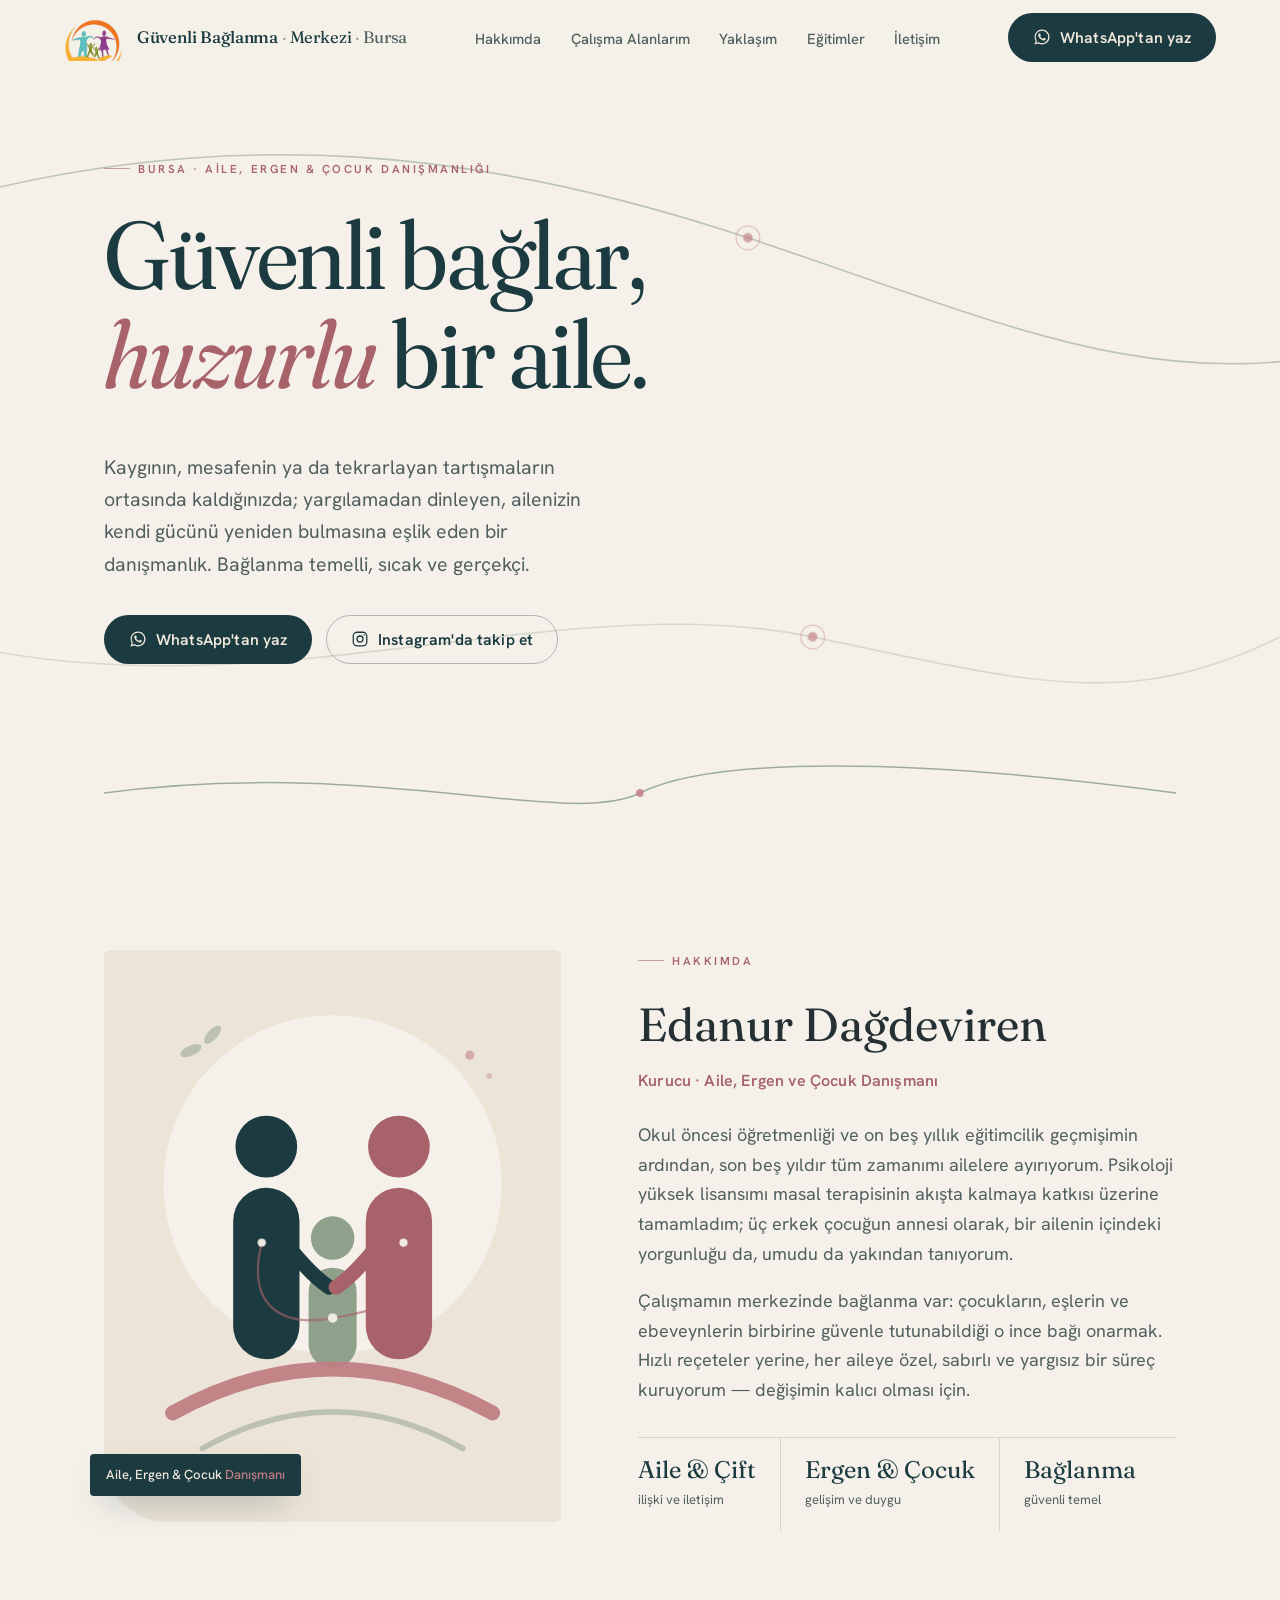
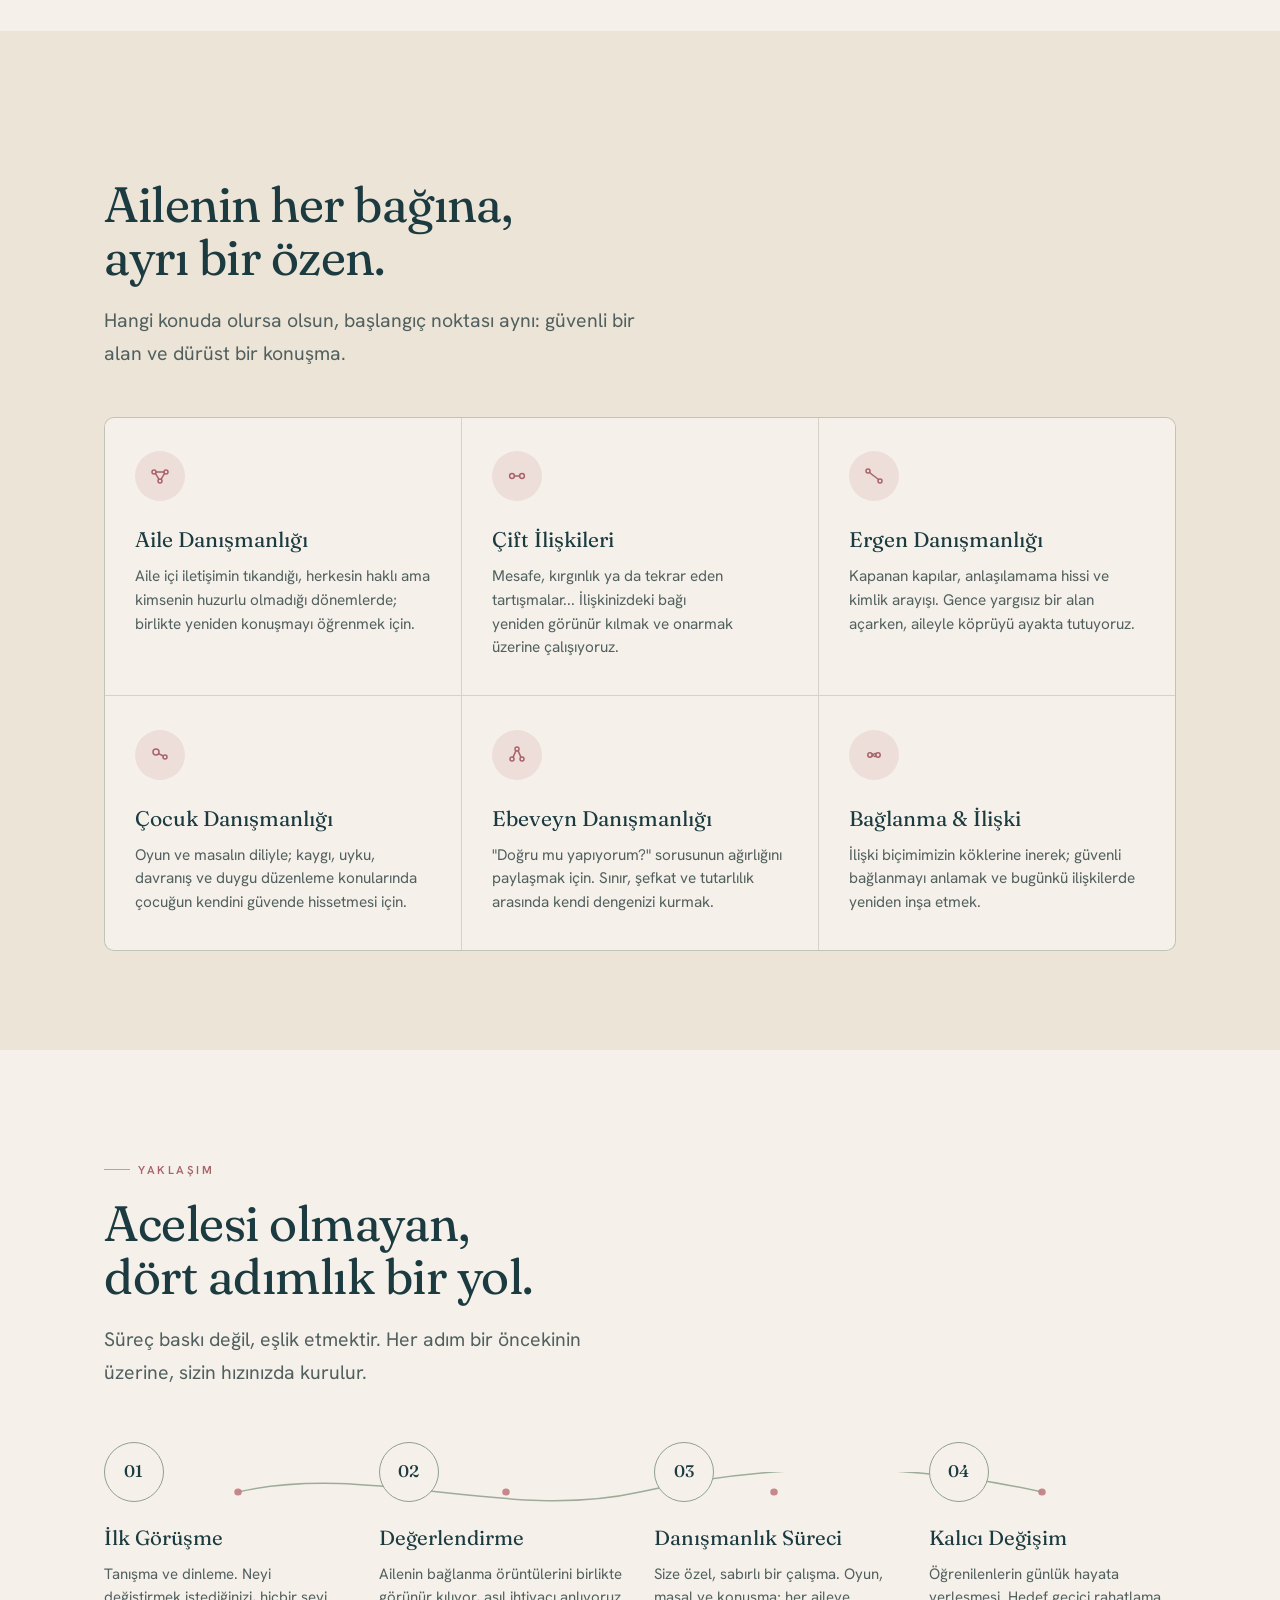
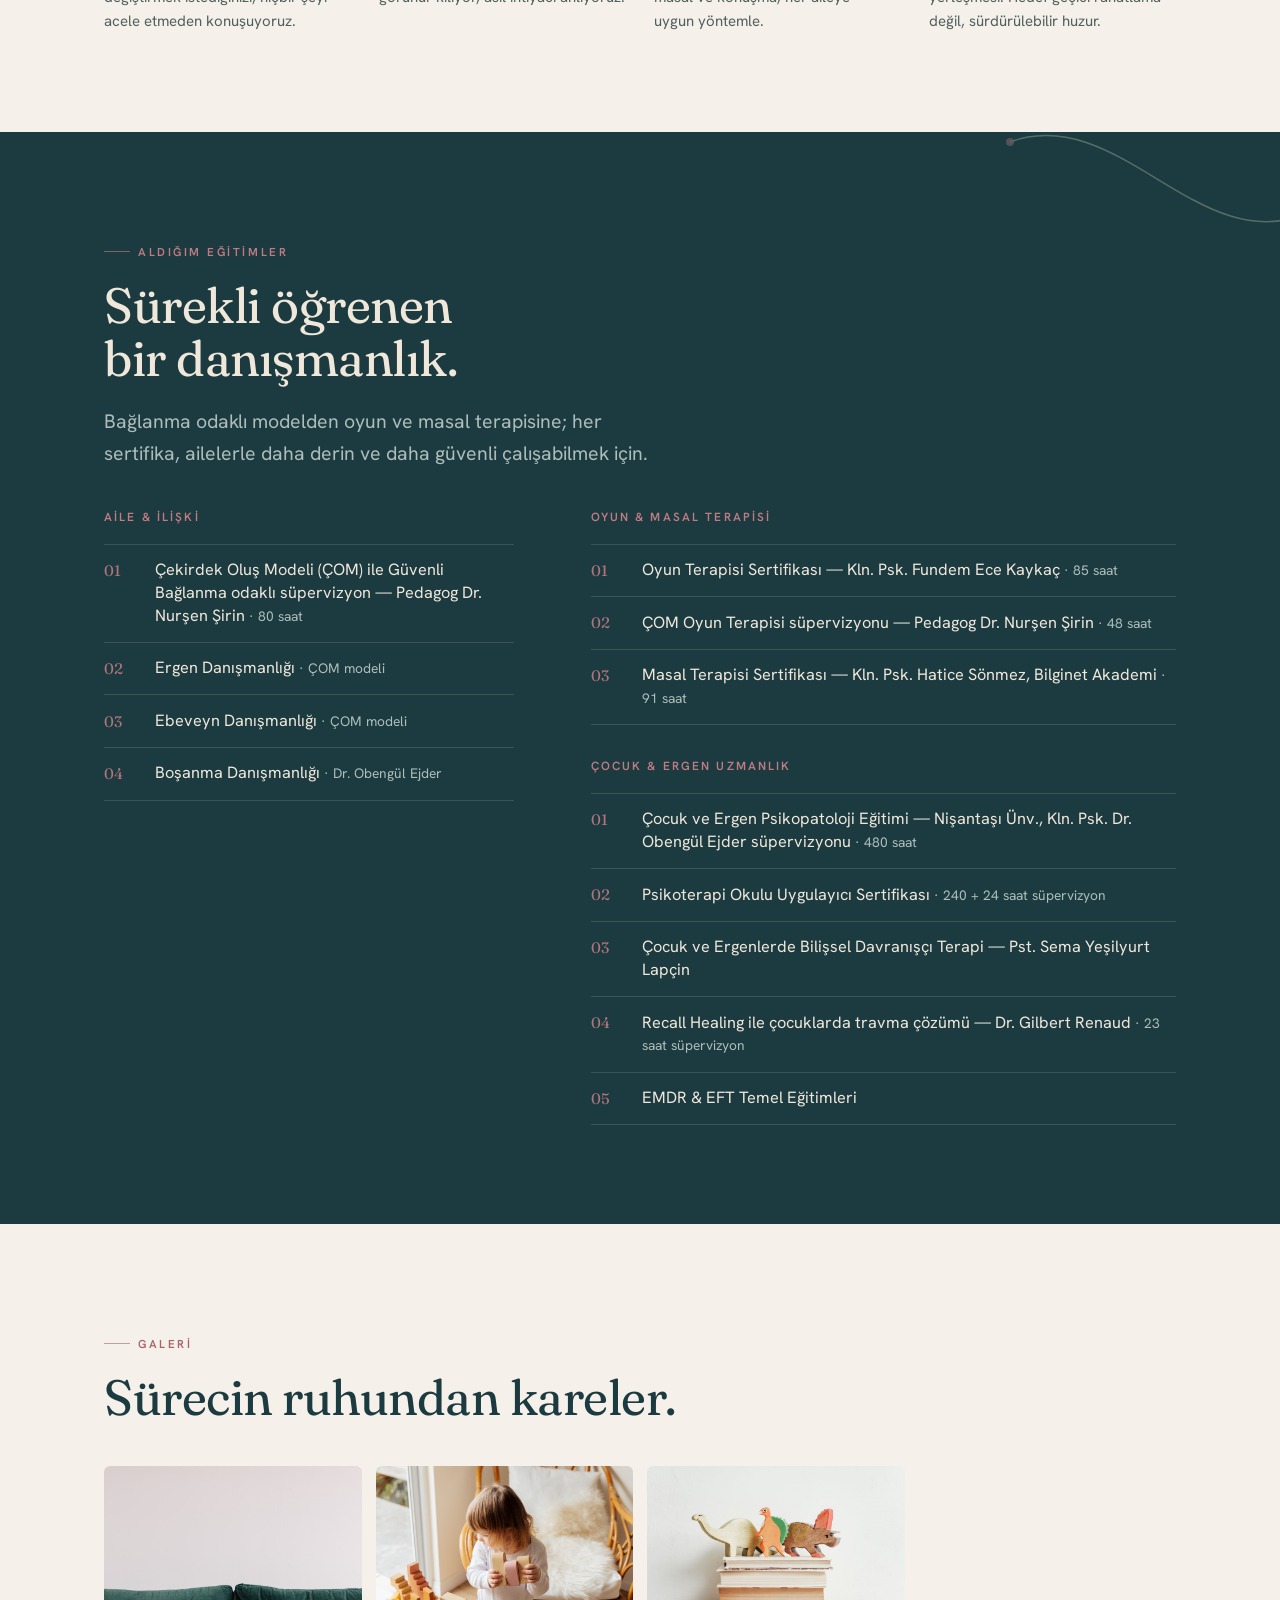
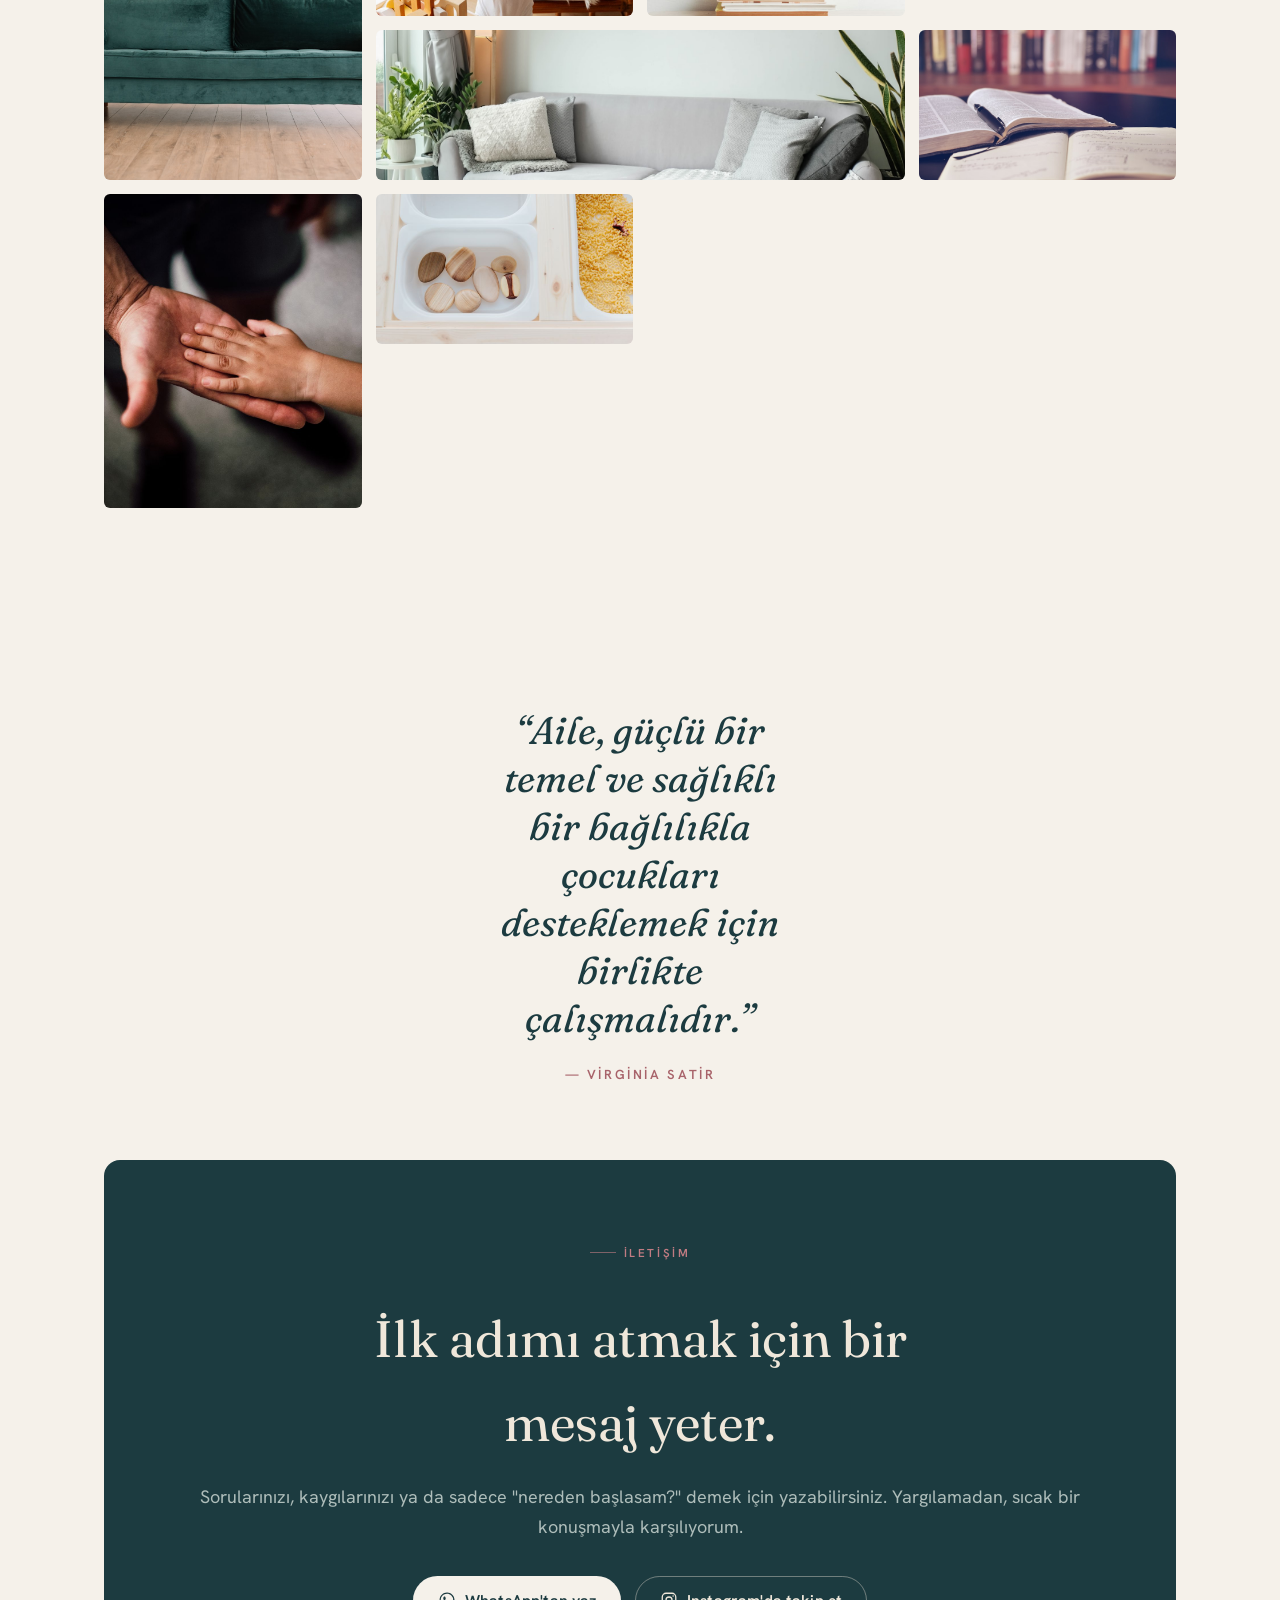
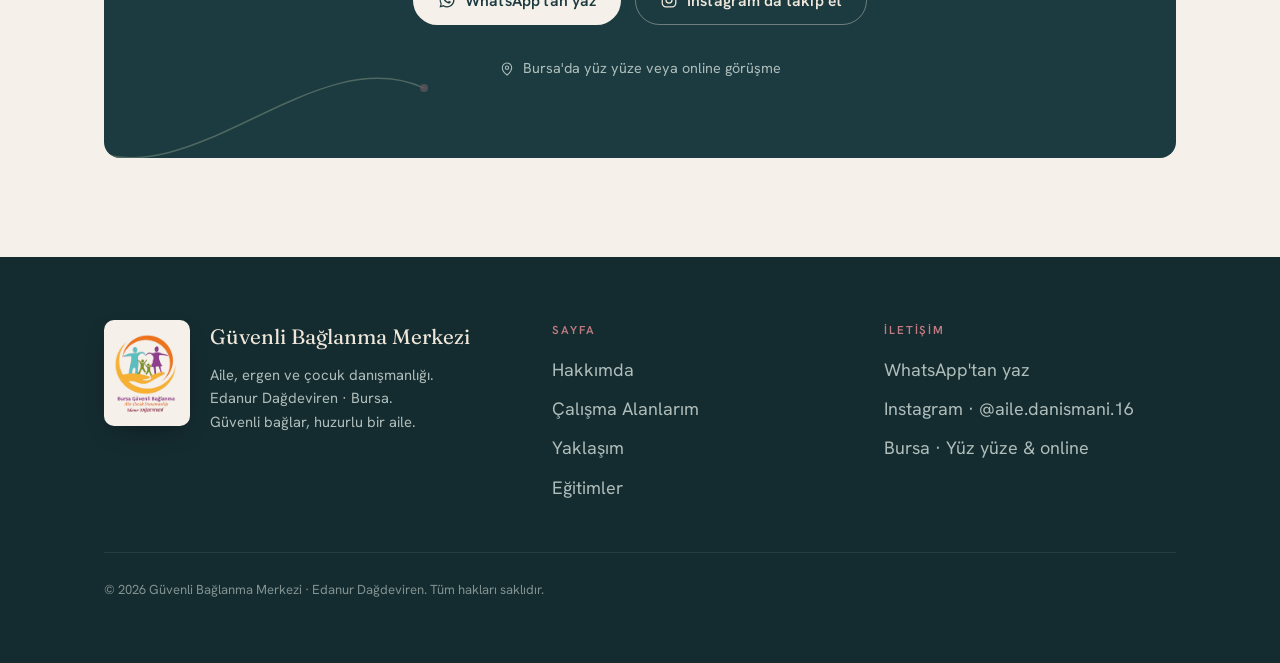
==== site/index.html @ c4054866 "Add Güvenli Bağlanma Merkezi website (edanurdagdeviren.com) Static single-page site implemented from" ====
<!DOCTYPE html>
<html lang="tr">
<head>
<meta charset="UTF-8" />
<script>document.documentElement.classList.add("js");</script>
<meta name="viewport" content="width=device-width, initial-scale=1.0" />
<title>Güvenli Bağlanma Merkezi · Edanur Dağdeviren · Bursa</title>
<meta name="description" content="Bursa Güvenli Bağlanma Merkezi — Aile, ergen ve çocuk danışmanlığı. Edanur Dağdeviren ile güvenli bağlar, huzurlu bir aile. Yüz yüze ve online görüşme." />
<link rel="canonical" href="https://edanurdagdeviren.com/" />
<meta name="theme-color" content="#F5F1EA" />
<link rel="icon" type="image/png" href="assets/logo-mark.png" />
<link rel="apple-touch-icon" href="assets/logo-mark.png" />

<!-- Open Graph / paylaşım kartı -->
<meta property="og:type" content="website" />
<meta property="og:locale" content="tr_TR" />
<meta property="og:site_name" content="Güvenli Bağlanma Merkezi" />
<meta property="og:title" content="Güvenli Bağlanma Merkezi · Edanur Dağdeviren · Bursa" />
<meta property="og:description" content="Aile, ergen ve çocuk danışmanlığı. Güvenli bağlar, huzurlu bir aile. Bursa'da yüz yüze veya online." />
<meta property="og:url" content="https://edanurdagdeviren.com/" />
<meta property="og:image" content="https://edanurdagdeviren.com/assets/og.jpg" />
<meta name="twitter:card" content="summary_large_image" />

<link rel="preconnect" href="https://fonts.googleapis.com" />
<link rel="preconnect" href="https://fonts.gstatic.com" crossorigin />
<link href="https://fonts.googleapis.com/css2?family=Fraunces:ital,opsz,wght@0,9..144,400;0,9..144,500;1,9..144,400;1,9..144,500&family=Hanken+Grotesk:wght@400;500;600;700&display=swap" rel="stylesheet" />
<link rel="stylesheet" href="assets/site.css" />

<script type="application/ld+json">
{
  "@context": "https://schema.org",
  "@type": "ProfessionalService",
  "name": "Güvenli Bağlanma Merkezi",
  "description": "Bursa'da aile, ergen ve çocuk danışmanlığı. Bağlanma temelli, yüz yüze ve online görüşme.",
  "url": "https://edanurdagdeviren.com/",
  "telephone": "+905545340114",
  "image": "https://edanurdagdeviren.com/assets/og.jpg",
  "logo": "https://edanurdagdeviren.com/assets/logo.png",
  "address": { "@type": "PostalAddress", "addressLocality": "Bursa", "addressCountry": "TR" },
  "areaServed": "Bursa",
  "founder": { "@type": "Person", "name": "Edanur Dağdeviren", "jobTitle": "Aile, Ergen ve Çocuk Danışmanı" },
  "sameAs": ["https://www.instagram.com/aile.danismani.16/"]
}
</script>
</head>
<body>

<!-- ============================================================ NAV -->
<header class="nav">
  <div class="wrap">
    <a class="wordmark" href="#top" aria-label="Güvenli Bağlanma Merkezi ana sayfa">
      <img class="logo-mark" src="assets/logo-mark.png" alt="" width="163" height="120" />
      <span><b>Güvenli Bağlanma</b><span class="rest"> <span class="sep">·</span> Merkezi <span class="sep">·</span> <span class="city">Bursa</span></span></span>
    </a>

    <nav aria-label="Birincil">
      <ul class="nav-links">
        <li><a href="#hakkimda">Hakkımda</a></li>
        <li><a href="#calisma">Çalışma Alanlarım</a></li>
        <li><a href="#yaklasim">Yaklaşım</a></li>
        <li><a href="#egitimler">Eğitimler</a></li>
        <li><a href="#iletisim">İletişim</a></li>
      </ul>
    </nav>

    <div class="nav-cta">
      <button class="nav-toggle" aria-label="Menüyü aç" aria-expanded="false" aria-controls="mobile-sheet">
        <svg viewBox="0 0 24 24" fill="none" stroke="currentColor" stroke-width="1.8" stroke-linecap="round"><path d="M4 7h16M4 12h16M4 17h16"/></svg>
      </button>
      <a class="btn btn-solid" data-wa href="#iletisim">
        <svg viewBox="0 0 24 24" fill="currentColor" aria-hidden="true"><path d="M12.04 2C6.58 2 2.13 6.45 2.13 11.91c0 1.75.46 3.45 1.32 4.95L2 22l5.25-1.38c1.45.79 3.08 1.21 4.79 1.21h.01c5.46 0 9.91-4.45 9.91-9.91C21.96 6.45 17.5 2 12.04 2Zm0 18.15h-.01c-1.52 0-3.01-.41-4.3-1.18l-.31-.18-3.12.82.83-3.04-.2-.31a8.2 8.2 0 0 1-1.26-4.36c0-4.54 3.7-8.24 8.25-8.24 2.2 0 4.27.86 5.82 2.42a8.18 8.18 0 0 1 2.41 5.83c0 4.54-3.7 8.24-8.25 8.24Zm4.52-6.16c-.25-.12-1.47-.72-1.69-.81-.23-.08-.39-.12-.56.13-.16.25-.64.81-.79.97-.14.17-.29.19-.54.06-.25-.12-1.05-.39-1.99-1.23-.74-.66-1.23-1.47-1.38-1.72-.14-.25-.01-.38.11-.51.11-.11.25-.29.37-.43.13-.14.17-.25.25-.41.08-.17.04-.31-.02-.43-.06-.12-.56-1.34-.76-1.84-.2-.48-.4-.42-.56-.43h-.48c-.17 0-.43.06-.66.31-.23.25-.86.85-.86 2.07 0 1.22.89 2.4 1.01 2.56.12.17 1.75 2.67 4.23 3.74.59.26 1.05.41 1.41.52.59.19 1.13.16 1.56.1.48-.07 1.47-.6 1.68-1.18.21-.58.21-1.07.14-1.18-.06-.1-.22-.16-.47-.28Z"/></svg>
        <span class="label-long">WhatsApp'tan yaz</span><span class="label-mid">WhatsApp</span>
      </a>
    </div>
  </div>
</header>

<div class="mobile-sheet" id="mobile-sheet">
  <ul>
    <li><a href="#hakkimda">Hakkımda</a></li>
    <li><a href="#calisma">Çalışma Alanlarım</a></li>
    <li><a href="#yaklasim">Yaklaşım</a></li>
    <li><a href="#egitimler">Eğitimler</a></li>
    <li><a href="#iletisim">İletişim</a></li>
  </ul>
</div>

<main id="top">

<!-- ============================================================ HERO -->
<section class="hero">
  <svg class="hero-thread" viewBox="0 0 1200 620" preserveAspectRatio="xMidYMid slice" data-thread aria-hidden="true">
    <!-- the bond thread: two points, one connecting line, woven across -->
    <path class="draw" d="M -60 120 C 220 40, 460 70, 700 150 S 1080 300, 1280 250" style="opacity:.55"/>
    <path class="draw" d="M -60 520 C 240 600, 520 470, 760 520 S 1080 600, 1280 470" style="opacity:.3"/>
    <circle class="node-ring" cx="700" cy="150" r="11" style="--o:.4"/>
    <circle class="node" cx="700" cy="150" r="4.5" style="--o:.65"/>
    <circle class="node-ring" cx="760" cy="520" r="11" style="--o:.4"/>
    <circle class="node" cx="760" cy="520" r="4.5" style="--o:.65"/>
  </svg>

  <div class="wrap">
    <div class="hero-grid">
      <div>
        <p class="eyebrow reveal">Bursa · Aile, Ergen &amp; Çocuk Danışmanlığı</p>
        <h1 class="display reveal d1">Güvenli bağlar,<br /><span class="accent">huzurlu</span> bir aile.</h1>
        <p class="lead reveal d2">Kaygının, mesafenin ya da tekrarlayan tartışmaların ortasında kaldığınızda; yargılamadan dinleyen, ailenizin kendi gücünü yeniden bulmasına eşlik eden bir danışmanlık. Bağlanma temelli, sıcak ve gerçekçi.</p>
        <div class="hero-ctas reveal d3">
          <a class="btn btn-solid" data-wa href="#iletisim">
            <svg viewBox="0 0 24 24" fill="currentColor" aria-hidden="true"><path d="M12.04 2C6.58 2 2.13 6.45 2.13 11.91c0 1.75.46 3.45 1.32 4.95L2 22l5.25-1.38c1.45.79 3.08 1.21 4.79 1.21h.01c5.46 0 9.91-4.45 9.91-9.91C21.96 6.45 17.5 2 12.04 2Zm0 18.15h-.01c-1.52 0-3.01-.41-4.3-1.18l-.31-.18-3.12.82.83-3.04-.2-.31a8.2 8.2 0 0 1-1.26-4.36c0-4.54 3.7-8.24 8.25-8.24 2.2 0 4.27.86 5.82 2.42a8.18 8.18 0 0 1 2.41 5.83c0 4.54-3.7 8.24-8.25 8.24Zm4.52-6.16c-.25-.12-1.47-.72-1.69-.81-.23-.08-.39-.12-.56.13-.16.25-.64.81-.79.97-.14.17-.29.19-.54.06-.25-.12-1.05-.39-1.99-1.23-.74-.66-1.23-1.47-1.38-1.72-.14-.25-.01-.38.11-.51.11-.11.25-.29.37-.43.13-.14.17-.25.25-.41.08-.17.04-.31-.02-.43-.06-.12-.56-1.34-.76-1.84-.2-.48-.4-.42-.56-.43h-.48c-.17 0-.43.06-.66.31-.23.25-.86.85-.86 2.07 0 1.22.89 2.4 1.01 2.56.12.17 1.75 2.67 4.23 3.74.59.26 1.05.41 1.41.52.59.19 1.13.16 1.56.1.48-.07 1.47-.6 1.68-1.18.21-.58.21-1.07.14-1.18-.06-.1-.22-.16-.47-.28Z"/></svg>
            WhatsApp'tan yaz
          </a>
          <a class="btn btn-outline" data-ig href="#">
            <svg viewBox="0 0 24 24" fill="none" stroke="currentColor" stroke-width="1.7" aria-hidden="true"><rect x="3" y="3" width="18" height="18" rx="5"/><circle cx="12" cy="12" r="4"/><circle cx="17.5" cy="6.5" r="1" fill="currentColor" stroke="none"/></svg>
            Instagram'da takip et
          </a>
        </div>
      </div>
    </div>
  </div>
</section>

<!-- divider -->
<div class="wrap"><svg class="divider" viewBox="0 0 1200 96" preserveAspectRatio="none" data-thread aria-hidden="true"><path class="draw" d="M0 48 C 300 12, 520 84, 600 48 S 900 12, 1200 48"/><circle class="node" cx="600" cy="48" r="4" style="--o:.85"/></svg></div>

<!-- ============================================================ ABOUT -->
<section id="hakkimda" class="pad">
  <div class="wrap">
    <div class="about-grid">
      <div class="portrait-frame reveal">
        <div class="illus">
          <!-- Güvenli bağ illüstrasyonu: bir çocuğu kucaklayan iki ebeveyn,
               aralarında çizilerek beliren "bağ ipliği" -->
          <svg class="fam-illus" viewBox="0 0 400 500" role="img" data-thread>
            <title>Güvenli bağ: bir çocuğu kucaklayan iki ebeveyn ve aralarındaki bağ ipliği illüstrasyonu</title>
            <!-- soft paper halo -->
            <circle cx="200" cy="205" r="148" fill="var(--paper)"/>
            <!-- floating accents -->
            <g opacity=".5" fill="var(--sage)">
              <ellipse cx="76" cy="88" rx="10" ry="4.5" transform="rotate(-24 76 88)"/>
              <ellipse cx="95" cy="74" rx="10" ry="4.5" transform="rotate(-48 95 74)"/>
            </g>
            <circle cx="320" cy="92" r="4" fill="var(--rose)" opacity=".55"/>
            <circle cx="337" cy="110" r="2.5" fill="var(--rose)" opacity=".4"/>
            <path d="M 38 470 Q 80 444 128 458" fill="none" stroke="var(--sage)" stroke-width="2" stroke-linecap="round" opacity=".4"/>
            <!-- parents -->
            <circle cx="142" cy="172" r="27" fill="var(--teal)"/>
            <rect x="113" y="208" width="58" height="150" rx="29" fill="var(--teal)"/>
            <circle cx="258" cy="172" r="27" fill="var(--rose-deep)"/>
            <rect x="229" y="208" width="58" height="150" rx="29" fill="var(--rose-deep)"/>
            <!-- child, held in the middle -->
            <circle cx="200" cy="252" r="19" fill="var(--sage)"/>
            <rect x="179" y="278" width="42" height="88" rx="21" fill="var(--sage)"/>
            <!-- embracing arms -->
            <path d="M 152 248 Q 180 284 197 295" fill="none" stroke="var(--teal)" stroke-width="13" stroke-linecap="round"/>
            <path d="M 248 248 Q 220 284 203 295" fill="none" stroke="var(--rose-deep)" stroke-width="13" stroke-linecap="round"/>
            <!-- embracing arc, like the logo's -->
            <path d="M 60 405 Q 200 328 340 405" fill="none" stroke="var(--rose)" stroke-width="13" stroke-linecap="round" opacity=".92"/>
            <path d="M 86 436 Q 200 372 314 436" fill="none" stroke="var(--sage)" stroke-width="5" stroke-linecap="round" opacity=".5"/>
            <!-- the bond thread, drawn on scroll -->
            <path class="draw" d="M 138 256 C 124 312, 156 330, 200 322 S 274 308, 262 256" fill="none" stroke="var(--rose-deep)" stroke-width="2" stroke-linecap="round" opacity=".62"/>
            <circle class="node" cx="138" cy="256" r="3.6" fill="var(--paper)" style="--o:.95"/>
            <circle class="node" cx="200" cy="322" r="4.2" fill="var(--paper)" style="--o:.95"/>
            <circle class="node" cx="262" cy="256" r="3.6" fill="var(--paper)" style="--o:.95"/>
          </svg>
        </div>
        <div class="tag">Aile, Ergen &amp; Çocuk <span>Danışmanı</span></div>
      </div>
      <div>
        <p class="eyebrow reveal">Hakkımda</p>
        <h2 class="about-name reveal d1">Edanur Dağdeviren</h2>
        <p class="about-role reveal d1">Kurucu · Aile, Ergen ve Çocuk Danışmanı</p>
        <div class="about-body">
          <p class="reveal d2">Okul öncesi öğretmenliği ve on beş yıllık eğitimcilik geçmişimin ardından, son beş yıldır tüm zamanımı ailelere ayırıyorum. Psikoloji yüksek lisansımı masal terapisinin akışta kalmaya katkısı üzerine tamamladım; üç erkek çocuğun annesi olarak, bir ailenin içindeki yorgunluğu da, umudu da yakından tanıyorum.</p>
          <p class="reveal d2">Çalışmamın merkezinde bağlanma var: çocukların, eşlerin ve ebeveynlerin birbirine güvenle tutunabildiği o ince bağı onarmak. Hızlı reçeteler yerine, her aileye özel, sabırlı ve yargısız bir süreç kuruyorum — değişimin kalıcı olması için.</p>
        </div>
        <div class="stat-row reveal d3">
          <div class="stat"><span class="k">Aile &amp; Çift</span><span class="l">ilişki ve iletişim</span></div>
          <div class="stat"><span class="k">Ergen &amp; Çocuk</span><span class="l">gelişim ve duygu</span></div>
          <div class="stat"><span class="k">Bağlanma</span><span class="l">güvenli temel</span></div>
        </div>
      </div>
    </div>
  </div>
</section>

<!-- ============================================================ SERVICES -->
<section id="calisma" class="services pad">
  <div class="wrap">
    <p class="eyebrow reveal">Çalışma Alanlarım</p>
    <h2 class="section-title reveal d1" style="max-width: 18ch;">Ailenin her bağına, ayrı bir özen.</h2>
    <p class="lead reveal d2" style="max-width: 52ch;">Hangi konuda olursa olsun, başlangıç noktası aynı: güvenli bir alan ve dürüst bir konuşma.</p>

    <div class="svc-grid">
      <article class="svc reveal">
        <div class="ic"><svg viewBox="0 0 24 24" fill="none" stroke="currentColor" stroke-width="1.5"><circle cx="6" cy="8" r="2"/><circle cx="18" cy="8" r="2"/><circle cx="12" cy="17" r="2"/><path d="M7.4 9.4 11 15.4M16.6 9.4 13 15.4M8 8h8" stroke-linecap="round"/></svg></div>
        <h3>Aile Danışmanlığı</h3>
        <p>Aile içi iletişimin tıkandığı, herkesin haklı ama kimsenin huzurlu olmadığı dönemlerde; birlikte yeniden konuşmayı öğrenmek için.</p>
      </article>
      <article class="svc reveal d1">
        <div class="ic"><svg viewBox="0 0 24 24" fill="none" stroke="currentColor" stroke-width="1.5"><circle cx="7" cy="12" r="2.4"/><circle cx="17" cy="12" r="2.4"/><path d="M9.4 12h5.2" stroke-linecap="round"/></svg></div>
        <h3>Çift İlişkileri</h3>
        <p>Mesafe, kırgınlık ya da tekrar eden tartışmalar... İlişkinizdeki bağı yeniden görünür kılmak ve onarmak üzerine çalışıyoruz.</p>
      </article>
      <article class="svc reveal d2">
        <div class="ic"><svg viewBox="0 0 24 24" fill="none" stroke="currentColor" stroke-width="1.5"><circle cx="6" cy="7" r="2"/><circle cx="18" cy="17" r="2"/><path d="M7.6 8.4C10 11 14 13 16.4 15.6" stroke-linecap="round"/></svg></div>
        <h3>Ergen Danışmanlığı</h3>
        <p>Kapanan kapılar, anlaşılamama hissi ve kimlik arayışı. Gence yargısız bir alan açarken, aileyle köprüyü ayakta tutuyoruz.</p>
      </article>
      <article class="svc reveal">
        <div class="ic"><svg viewBox="0 0 24 24" fill="none" stroke="currentColor" stroke-width="1.5"><circle cx="8" cy="9" r="3"/><circle cx="17" cy="14" r="2"/><path d="M10.6 10.6 15.2 13" stroke-linecap="round"/></svg></div>
        <h3>Çocuk Danışmanlığı</h3>
        <p>Oyun ve masalın diliyle; kaygı, uyku, davranış ve duygu düzenleme konularında çocuğun kendini güvende hissetmesi için.</p>
      </article>
      <article class="svc reveal d1">
        <div class="ic"><svg viewBox="0 0 24 24" fill="none" stroke="currentColor" stroke-width="1.5"><circle cx="12" cy="6" r="2"/><circle cx="7" cy="16" r="2"/><circle cx="17" cy="16" r="2"/><path d="M11 7.6 8 14.4M13 7.6l3 6.8" stroke-linecap="round"/></svg></div>
        <h3>Ebeveyn Danışmanlığı</h3>
        <p>"Doğru mu yapıyorum?" sorusunun ağırlığını paylaşmak için. Sınır, şefkat ve tutarlılık arasında kendi dengenizi kurmak.</p>
      </article>
      <article class="svc reveal d2">
        <div class="ic"><svg viewBox="0 0 24 24" fill="none" stroke="currentColor" stroke-width="1.5"><circle cx="8" cy="12" r="2.2"/><circle cx="16" cy="12" r="2.2"/><path d="M10 11c2 2 2-2 4 0M10 13c2-2 2 2 4 0" stroke-linecap="round"/></svg></div>
        <h3>Bağlanma &amp; İlişki</h3>
        <p>İlişki biçimimizin köklerine inerek; güvenli bağlanmayı anlamak ve bugünkü ilişkilerde yeniden inşa etmek.</p>
      </article>
    </div>
  </div>
</section>

<!-- ============================================================ APPROACH -->
<section id="yaklasim" class="pad">
  <div class="wrap">
    <p class="eyebrow reveal">Yaklaşım</p>
    <h2 class="section-title reveal d1" style="max-width: 16ch;">Acelesi olmayan, dört adımlık bir yol.</h2>
    <p class="lead reveal d2" style="max-width: 50ch;">Süreç baskı değil, eşlik etmektir. Her adım bir öncekinin üzerine, sizin hızınızda kurulur.</p>

    <div class="approach-steps">
      <svg class="approach-thread" viewBox="0 0 1000 40" preserveAspectRatio="none" data-thread aria-hidden="true">
        <path class="draw" d="M125 20 C 250 -10, 375 50, 500 20 S 750 -10, 875 20"/>
        <circle class="node" cx="125" cy="20" r="3.5" style="--o:.9"/>
        <circle class="node" cx="375" cy="20" r="3.5" style="--o:.9"/>
        <circle class="node" cx="625" cy="20" r="3.5" style="--o:.9"/>
        <circle class="node" cx="875" cy="20" r="3.5" style="--o:.9"/>
      </svg>
      <div class="step reveal"><div class="num">01</div><h3>İlk Görüşme</h3><p>Tanışma ve dinleme. Neyi değiştirmek istediğinizi, hiçbir şeyi acele etmeden konuşuyoruz.</p></div>
      <div class="step reveal d1"><div class="num">02</div><h3>Değerlendirme</h3><p>Ailenin bağlanma örüntülerini birlikte görünür kılıyor, asıl ihtiyacı anlıyoruz.</p></div>
      <div class="step reveal d2"><div class="num">03</div><h3>Danışmanlık Süreci</h3><p>Size özel, sabırlı bir çalışma. Oyun, masal ve konuşma; her aileye uygun yöntemle.</p></div>
      <div class="step reveal d3"><div class="num">04</div><h3>Kalıcı Değişim</h3><p>Öğrenilenlerin günlük hayata yerleşmesi. Hedef geçici rahatlama değil, sürdürülebilir huzur.</p></div>
    </div>
  </div>
</section>

<!-- ============================================================ TRAININGS (dark) -->
<section id="egitimler" class="trainings pad">
  <svg class="cta-thread" style="top:-30px; right:-40px; width:320px;" viewBox="0 0 320 200" data-thread aria-hidden="true"><path class="draw" d="M10 40 C 120 0, 200 160, 310 110" stroke="var(--sage)"/><circle class="node" cx="10" cy="40" r="4" style="--o:.7"/></svg>
  <div class="wrap">
    <p class="eyebrow on-dark reveal">Aldığım Eğitimler</p>
    <h2 class="section-title reveal d1" style="max-width: 16ch;">Sürekli öğrenen bir danışmanlık.</h2>
    <p class="lead reveal d2" style="max-width: 52ch;">Bağlanma odaklı modelden oyun ve masal terapisine; her sertifika, ailelerle daha derin ve daha güvenli çalışabilmek için.</p>

    <div class="tr-grid">
      <div class="tr-cats">
        <div class="tr-cat reveal">
          <h4>Aile &amp; İlişki</h4>
          <ul class="tr-list">
            <li>Çekirdek Oluş Modeli (ÇOM) ile Güvenli Bağlanma odaklı süpervizyon — Pedagog Dr. Nurşen Şirin <span class="hrs">· 80 saat</span></li>
            <li>Ergen Danışmanlığı <span class="hrs">· ÇOM modeli</span></li>
            <li>Ebeveyn Danışmanlığı <span class="hrs">· ÇOM modeli</span></li>
            <li>Boşanma Danışmanlığı <span class="hrs">· Dr. Obengül Ejder</span></li>
          </ul>
        </div>
      </div>
      <div class="tr-cats">
        <div class="tr-cat reveal d1">
          <h4>Oyun &amp; Masal Terapisi</h4>
          <ul class="tr-list">
            <li>Oyun Terapisi Sertifikası — Kln. Psk. Fundem Ece Kaykaç <span class="hrs">· 85 saat</span></li>
            <li>ÇOM Oyun Terapisi süpervizyonu — Pedagog Dr. Nurşen Şirin <span class="hrs">· 48 saat</span></li>
            <li>Masal Terapisi Sertifikası — Kln. Psk. Hatice Sönmez, Bilginet Akademi <span class="hrs">· 91 saat</span></li>
          </ul>
        </div>
        <div class="tr-cat reveal d2">
          <h4>Çocuk &amp; Ergen Uzmanlık</h4>
          <ul class="tr-list">
            <li>Çocuk ve Ergen Psikopatoloji Eğitimi — Nişantaşı Ünv., Kln. Psk. Dr. Obengül Ejder süpervizyonu <span class="hrs">· 480 saat</span></li>
            <li>Psikoterapi Okulu Uygulayıcı Sertifikası <span class="hrs">· 240 + 24 saat süpervizyon</span></li>
            <li>Çocuk ve Ergenlerde Bilişsel Davranışçı Terapi — Pst. Sema Yeşilyurt Lapçin</li>
            <li>Recall Healing ile çocuklarda travma çözümü — Dr. Gilbert Renaud <span class="hrs">· 23 saat süpervizyon</span></li>
            <li>EMDR &amp; EFT Temel Eğitimleri</li>
          </ul>
        </div>
      </div>
    </div>
  </div>
</section>

<!-- ============================================================ GALLERY -->
<section class="pad">
  <div class="wrap">
    <p class="eyebrow reveal">Galeri</p>
    <h2 class="section-title reveal d1" style="max-width: 18ch;">Sürecin ruhundan kareler.</h2>
    <div class="gal-grid reveal d2">
      <figure class="g1"><img src="assets/img/danisma-odasi.jpg" alt="Sıcak tonlarda, yeşil koltuklu bir danışma odası" width="900" height="1125" loading="lazy" /></figure>
      <figure class="g2"><img src="assets/img/oyun-terapisi.jpg" alt="Ahşap oyuncaklarla oynayan bir çocuk — oyun terapisi alanı" width="900" height="600" loading="lazy" /></figure>
      <figure class="g3"><img src="assets/img/ahsap-oyuncaklar.jpg" alt="Kitapların üzerinde dizili ahşap dinozor oyuncakları" width="900" height="600" loading="lazy" /></figure>
      <figure class="g4"><img src="assets/img/karsilama.jpg" alt="Krem tonlarında, rahat koltuklu bir karşılama alanı" width="1400" height="800" loading="lazy" /></figure>
      <figure class="g5"><img src="assets/img/egitim-notlari.jpg" alt="Kitaplığın önünde açık bir defter — eğitim notları" width="900" height="600" loading="lazy" /></figure>
      <figure class="g6"><img src="assets/img/el-ele.jpg" alt="Bir yetişkinin eline uzanan çocuk eli" width="900" height="1125" loading="lazy" /></figure>
      <figure class="g7"><img src="assets/img/duyusal-oyun.jpg" alt="Duyusal oyun için hazırlanmış ahşap malzemeler" width="900" height="600" loading="lazy" /></figure>
    </div>
  </div>
</section>

<!-- ============================================================ CONTACT -->
<section id="iletisim" class="pad">
  <div class="wrap">
    <div class="quote-block reveal">
      <blockquote>“Aile, güçlü bir temel ve sağlıklı bir bağlılıkla çocukları desteklemek için birlikte çalışmalıdır.”</blockquote>
      <cite>— Virginia Satir</cite>
    </div>

    <div class="cta-box reveal d1">
      <svg class="cta-thread" style="bottom:-40px; left:-30px; width:360px; opacity:.45;" viewBox="0 0 360 200" data-thread aria-hidden="true"><path class="draw" d="M10 150 C 120 200, 240 40, 350 90" stroke="var(--sage)"/><circle class="node" cx="350" cy="90" r="4" style="--o:.7"/></svg>
      <p class="eyebrow on-dark" style="justify-content:center;">İletişim</p>
      <h2>İlk adımı atmak için bir mesaj yeter.</h2>
      <p>Sorularınızı, kaygılarınızı ya da sadece "nereden başlasam?" demek için yazabilirsiniz. Yargılamadan, sıcak bir konuşmayla karşılıyorum.</p>
      <div class="ctas">
        <a class="btn btn-light" data-wa href="#">
          <svg viewBox="0 0 24 24" fill="currentColor" aria-hidden="true"><path d="M12.04 2C6.58 2 2.13 6.45 2.13 11.91c0 1.75.46 3.45 1.32 4.95L2 22l5.25-1.38c1.45.79 3.08 1.21 4.79 1.21h.01c5.46 0 9.91-4.45 9.91-9.91C21.96 6.45 17.5 2 12.04 2Zm0 18.15h-.01c-1.52 0-3.01-.41-4.3-1.18l-.31-.18-3.12.82.83-3.04-.2-.31a8.2 8.2 0 0 1-1.26-4.36c0-4.54 3.7-8.24 8.25-8.24 2.2 0 4.27.86 5.82 2.42a8.18 8.18 0 0 1 2.41 5.83c0 4.54-3.7 8.24-8.25 8.24Zm4.52-6.16c-.25-.12-1.47-.72-1.69-.81-.23-.08-.39-.12-.56.13-.16.25-.64.81-.79.97-.14.17-.29.19-.54.06-.25-.12-1.05-.39-1.99-1.23-.74-.66-1.23-1.47-1.38-1.72-.14-.25-.01-.38.11-.51.11-.11.25-.29.37-.43.13-.14.17-.25.25-.41.08-.17.04-.31-.02-.43-.06-.12-.56-1.34-.76-1.84-.2-.48-.4-.42-.56-.43h-.48c-.17 0-.43.06-.66.31-.23.25-.86.85-.86 2.07 0 1.22.89 2.4 1.01 2.56.12.17 1.75 2.67 4.23 3.74.59.26 1.05.41 1.41.52.59.19 1.13.16 1.56.1.48-.07 1.47-.6 1.68-1.18.21-.58.21-1.07.14-1.18-.06-.1-.22-.16-.47-.28Z"/></svg>
          WhatsApp'tan yaz
        </a>
        <a class="btn btn-ghost-light" data-ig href="#">
          <svg viewBox="0 0 24 24" fill="none" stroke="currentColor" stroke-width="1.7" aria-hidden="true"><rect x="3" y="3" width="18" height="18" rx="5"/><circle cx="12" cy="12" r="4"/><circle cx="17.5" cy="6.5" r="1" fill="currentColor" stroke="none"/></svg>
          Instagram'da takip et
        </a>
      </div>
      <p class="where">
        <svg width="16" height="16" viewBox="0 0 24 24" fill="none" stroke="currentColor" stroke-width="1.6" aria-hidden="true"><path d="M12 21s7-5.5 7-11a7 7 0 1 0-14 0c0 5.5 7 11 7 11Z"/><circle cx="12" cy="10" r="2.5"/></svg>
        Bursa'da yüz yüze veya online görüşme
      </p>
    </div>
  </div>
</section>

</main>

<!-- ============================================================ FOOTER -->
<footer class="footer">
  <div class="wrap">
    <div class="footer-brand">
      <img class="footer-mark" src="assets/logo.png" alt="Bursa Güvenli Bağlanma · Aile-Çocuk Danışmanlığı · Edanur Dağdeviren" width="163" height="214" />
      <div>
        <p class="brand">Güvenli Bağlanma Merkezi</p>
        <p>Aile, ergen ve çocuk danışmanlığı.<br />Edanur Dağdeviren · Bursa.<br />Güvenli bağlar, huzurlu bir aile.</p>
      </div>
    </div>
    <div>
      <h5>Sayfa</h5>
      <ul>
        <li><a href="#hakkimda">Hakkımda</a></li>
        <li><a href="#calisma">Çalışma Alanlarım</a></li>
        <li><a href="#yaklasim">Yaklaşım</a></li>
        <li><a href="#egitimler">Eğitimler</a></li>
      </ul>
    </div>
    <div>
      <h5>İletişim</h5>
      <ul>
        <li><a data-wa href="#">WhatsApp'tan yaz</a></li>
        <li><a data-ig href="#">Instagram · @aile.danismani.16</a></li>
        <li><span>Bursa · Yüz yüze &amp; online</span></li>
      </ul>
    </div>
    <p class="legal">© <span id="yr"></span> Güvenli Bağlanma Merkezi · Edanur Dağdeviren. Tüm hakları saklıdır.</p>
  </div>
</footer>

<script>document.getElementById("yr").textContent = new Date().getFullYear();</script>
<script src="assets/site.js"></script>
</body>
</html>
---- site/assets/site.css ----
/* ============================================================
   Güvenli Bağlanma Merkezi — Edanur Dağdeviren
   Palette, type, and the "bağ ipliği" (bond-thread) system
   ============================================================ */

:root {
  /* Palette */
  --teal: #1C3B40;          /* lead: depth, trust */
  --teal-deep: #142B2F;
  --paper: #F5F1EA;         /* warm paper ground */
  --card: #ECE4D7;          /* alt ground / cards */
  --rose: #C17C82;          /* accent, measured */
  --rose-deep: #A8636A;
  --sage: #8FA08B;          /* line-work / detail */
  --ink: #243033;           /* body text on light */
  --ink-soft: #51605f;
  --paper-on-teal: #EFE7DA; /* text on dark */
  --paper-soft: #aebdba;

  /* Thread */
  --thread-color: var(--sage);
  --thread-weight: 1.5px;
  --thread-opacity: 0.85;

  /* Type */
  --display: "Fraunces", Georgia, serif;
  --body: "Hanken Grotesk", system-ui, sans-serif;

  /* Layout */
  --maxw: 1200px;
  --gutter: clamp(20px, 5vw, 72px);
  --nav-h: 76px;
}

* { box-sizing: border-box; }

html { scroll-behavior: smooth; scroll-padding-top: calc(var(--nav-h) + 12px); }
@media (prefers-reduced-motion: reduce) {
  html { scroll-behavior: auto; }
}

body {
  margin: 0;
  background: var(--paper);
  color: var(--ink);
  font-family: var(--body);
  font-size: 18px;
  line-height: 1.65;
  -webkit-font-smoothing: antialiased;
  text-rendering: optimizeLegibility;
  overflow-x: clip;
}

img { max-width: 100%; display: block; }
a { color: inherit; }

/* ---- Type scale ---- */
.eyebrow {
  font-family: var(--body);
  text-transform: uppercase;
  letter-spacing: 0.22em;
  font-size: 0.72rem;
  font-weight: 600;
  color: var(--rose-deep);
  margin: 0 0 1.1rem;
  display: inline-flex;
  align-items: center;
  gap: 0.7em;
}
.eyebrow::before {
  content: "";
  width: 26px;
  height: 1px;
  background: var(--rose-deep);
  opacity: 0.6;
}
.eyebrow.on-dark { color: var(--rose); }
.eyebrow.on-dark::before { background: var(--rose); }

h1, h2, h3 { font-family: var(--display); font-weight: 400; }

.display {
  font-family: var(--display);
  font-weight: 400;
  font-optical-sizing: auto;
  font-variation-settings: "SOFT" 40, "WONK" 0;
  line-height: 1.03;
  letter-spacing: -0.015em;
  color: var(--teal);
}

.section-title {
  font-family: var(--display);
  font-weight: 400;
  font-size: clamp(2rem, 4.4vw, 3.1rem);
  line-height: 1.08;
  letter-spacing: -0.01em;
  color: var(--teal);
  margin: 0 0 1.1rem;
  font-variation-settings: "SOFT" 40;
  text-wrap: balance;
}

p { text-wrap: pretty; }

.lead { font-size: clamp(1.05rem, 1.6vw, 1.22rem); color: var(--ink-soft); }

.accent { color: var(--rose-deep); font-style: italic; }

/* ---- Layout helpers ---- */
.wrap { max-width: var(--maxw); margin: 0 auto; padding-inline: var(--gutter); }
section { position: relative; }
.pad { padding-block: clamp(72px, 11vh, 140px); }

/* ============================================================
   Buttons
   ============================================================ */
.btn {
  display: inline-flex;
  align-items: center;
  gap: 0.6em;
  font-family: var(--body);
  font-weight: 600;
  font-size: 0.98rem;
  letter-spacing: 0.01em;
  padding: 0.92em 1.5em;
  border-radius: 999px;
  border: 1.5px solid transparent;
  cursor: pointer;
  text-decoration: none;
  transition: transform .25s cubic-bezier(.2,.7,.3,1), background-color .25s, color .25s, border-color .25s, box-shadow .25s;
  will-change: transform;
  white-space: nowrap;
  line-height: 1.1;
}
.btn svg { width: 1.15em; height: 1.15em; }
.btn-solid { background: var(--teal); color: var(--paper-on-teal); }
.btn-solid:hover { background: var(--teal-deep); transform: translateY(-2px); box-shadow: 0 10px 26px -12px rgba(28,59,64,.6); }
.btn-outline { background: transparent; color: var(--teal); border-color: rgba(28,59,64,.32); }
.btn-outline:hover { border-color: var(--teal); background: rgba(28,59,64,.04); transform: translateY(-2px); }
.btn-light { background: var(--paper); color: var(--teal); }
.btn-light:hover { background: #fff; transform: translateY(-2px); box-shadow: 0 10px 26px -12px rgba(0,0,0,.4); }
.btn-ghost-light { background: transparent; color: var(--paper-on-teal); border-color: rgba(239,231,218,.4); }
.btn-ghost-light:hover { border-color: var(--paper-on-teal); background: rgba(239,231,218,.07); transform: translateY(-2px); }

@media (prefers-reduced-motion: reduce) {
  .btn:hover { transform: none; }
}

/* ============================================================
   Nav
   ============================================================ */
.nav {
  position: sticky; top: 0; z-index: 50;
  height: var(--nav-h);
  display: flex; align-items: center;
  background: color-mix(in srgb, var(--paper) 82%, transparent);
  backdrop-filter: blur(12px) saturate(1.1);
  -webkit-backdrop-filter: blur(12px) saturate(1.1);
  border-bottom: 1px solid transparent;
  transition: border-color .3s, background-color .3s;
}
.nav.scrolled { border-bottom-color: rgba(28,59,64,.1); }
.nav .wrap { display: flex; align-items: center; justify-content: space-between; gap: 24px; width: 100%; max-width: 1340px; }

.wordmark {
  display: flex; align-items: center; gap: 0.62em;
  text-decoration: none; color: var(--teal);
  font-family: var(--display);
  font-size: 1.04rem;
  letter-spacing: -0.01em;
  white-space: nowrap;
}
.wordmark .logo-mark { height: 46px; width: auto; flex: none; }
@media (max-width: 600px) {
  .wordmark .logo-mark { height: 40px; }
  .wordmark .rest { display: none; } /* dar ekranda yalnızca "Güvenli Bağlanma" */
  .nav .wrap { gap: 10px; }
  .nav-cta { gap: 8px; }
}
.wordmark b { font-weight: 500; }
.wordmark .sep { color: var(--sage); font-weight: 400; }
.wordmark .city { color: var(--ink-soft); font-weight: 400; }

.nav-links { display: flex; align-items: center; gap: clamp(14px, 2vw, 30px); list-style: none; margin: 0; padding: 0; }
.nav-links a {
  text-decoration: none; color: var(--ink-soft);
  font-size: 0.92rem; font-weight: 500;
  padding: 6px 2px; position: relative;
  transition: color .2s;
  white-space: nowrap;
}
.nav-links a::after {
  content: ""; position: absolute; left: 0; bottom: 0; height: 1.5px; width: 0;
  background: var(--rose); transition: width .28s cubic-bezier(.2,.7,.3,1);
}
.nav-links a:hover { color: var(--teal); }
.nav-links a:hover::after { width: 100%; }

.nav-cta { display: flex; align-items: center; gap: 12px; }
.nav-cta .label-mid { display: none; } /* geniş ekranda uzun etiket */

/* mobile sheet + toggle */
.nav-toggle { display: none; background: none; border: 0; cursor: pointer; padding: 8px; color: var(--teal); }
.nav-toggle svg { width: 26px; height: 26px; }
.mobile-sheet { display: none; }
@media (max-width: 1120px) {
  .nav-links { display: none; }
  .nav-toggle { display: inline-flex; }
  .mobile-sheet {
    display: block; position: fixed; inset: var(--nav-h) 0 auto 0; z-index: 49;
    background: var(--paper); border-bottom: 1px solid rgba(28,59,64,.12);
    transform: translateY(-12px); opacity: 0; pointer-events: none;
    transition: transform .3s, opacity .3s;
  }
  .mobile-sheet.open { transform: none; opacity: 1; pointer-events: auto; }
  .mobile-sheet ul { list-style: none; margin: 0; padding: 18px var(--gutter) 26px; display: flex; flex-direction: column; gap: 4px; }
  .mobile-sheet a { text-decoration: none; color: var(--teal); font-size: 1.1rem; padding: 12px 0; border-bottom: 1px solid rgba(28,59,64,.08); }
  /* dar ekranda kısa etiket */
  .nav-cta .label-long { display: none; }
  .nav-cta .label-mid { display: inline; }
}
@media (max-width: 560px) {
  /* en dar ekranda yalnızca ikon */
  .nav-cta .label-mid { display: none; }
}

/* ============================================================
   Hero
   ============================================================ */
.hero { padding-top: clamp(48px, 8vh, 96px); padding-bottom: clamp(56px, 9vh, 120px); overflow: hidden; }
.hero .wrap { position: relative; z-index: 2; }
.hero-grid { display: grid; gap: 40px; }
.hero h1 {
  font-size: clamp(2.7rem, 7.6vw, 6rem);
  margin: 0.1em 0 0.5em;
  max-width: 14ch;
}
.hero .lead { max-width: 46ch; margin-bottom: 2.2rem; }
.hero-ctas { display: flex; flex-wrap: wrap; gap: 14px; }

.hero-thread {
  position: absolute; inset: 0; z-index: 1;
  width: 100%; height: 100%;
  pointer-events: none;
  overflow: visible;
}
.hero-thread path, .hero-thread line {
  fill: none; stroke: var(--thread-color);
  stroke-width: var(--thread-weight); opacity: var(--thread-opacity);
  stroke-linecap: round;
}
.hero-thread .node { fill: var(--rose); stroke: none; opacity: .9; vector-effect: non-scaling-stroke; }
.hero-thread .node-ring { fill: none; stroke: var(--rose); stroke-width: 1.2px; opacity: .5; }

/* draw animation */
.draw { stroke-dasharray: var(--len, 1200); stroke-dashoffset: var(--len, 1200); }
.drawn .draw { animation: thread-draw 2.2s cubic-bezier(.45,.05,.2,1) forwards; }
.drawn .node, .drawn .node-ring { animation: node-pop .6s ease forwards; opacity: 0; }
@keyframes thread-draw { to { stroke-dashoffset: 0; } }
@keyframes node-pop { to { opacity: var(--o, .9); } }
@media (prefers-reduced-motion: reduce) {
  .draw { stroke-dashoffset: 0 !important; animation: none !important; }
  .node, .node-ring { opacity: .9 !important; animation: none !important; }
}
/* instant (hidden-render) safety for thread art */
.reveal-instant .draw { stroke-dashoffset: 0 !important; animation: none !important; }
.reveal-instant .node, .reveal-instant .node-ring { animation: none !important; opacity: var(--o, .85) !important; }

/* ============================================================
   Section divider thread (between sections)
   ============================================================ */
.divider { height: 96px; display: block; width: 100%; overflow: visible; }
.divider path { fill: none; stroke: var(--thread-color); stroke-width: var(--thread-weight); opacity: var(--thread-opacity); }
.divider .node { fill: var(--rose); opacity: .85; }

/* ============================================================
   About
   ============================================================ */
.about-grid { display: grid; grid-template-columns: 0.85fr 1fr; gap: clamp(36px, 6vw, 88px); align-items: center; }
@media (max-width: 880px) { .about-grid { grid-template-columns: 1fr; gap: 44px; } }

.portrait-frame { position: relative; }
.portrait-frame .illus {
  aspect-ratio: 4 / 5;
  border-radius: 6px 6px 6px 64px;
  background: var(--card);
  overflow: hidden;
}
.portrait-frame .illus svg { width: 100%; height: 100%; display: block; }
.portrait-frame .tag {
  position: absolute; left: -14px; bottom: 26px;
  background: var(--teal); color: var(--paper-on-teal);
  font-family: var(--body); font-size: .82rem; font-weight: 500;
  padding: 10px 16px; border-radius: 4px;
  box-shadow: 0 14px 34px -16px rgba(28,59,64,.7);
}
.portrait-frame .tag span { color: var(--rose); }

.about-name { font-size: clamp(2.1rem, 4vw, 2.9rem); margin: 0 0 .25rem; }
.about-role { font-family: var(--body); font-weight: 600; color: var(--rose-deep); margin: 0 0 1.6rem; font-size: 1rem; letter-spacing: .01em; }
.about-body p { margin: 0 0 1.1rem; color: var(--ink-soft); }

.stat-row { display: flex; flex-wrap: wrap; gap: 0; margin-top: 2rem; border-top: 1px solid rgba(28,59,64,.14); }
.stat { padding: 1.2rem 1.5rem 1.2rem 0; }
.stat + .stat { padding-left: 1.5rem; border-left: 1px solid rgba(28,59,64,.14); }
.stat .k { font-family: var(--display); font-size: 1.5rem; color: var(--teal); display: block; line-height: 1.1; }
.stat .l { font-size: .82rem; color: var(--ink-soft); }

/* ============================================================
   Services grid
   ============================================================ */
.services { background: var(--card); }
.svc-grid { display: grid; grid-template-columns: repeat(3, 1fr); gap: 1px; background: rgba(28,59,64,.1); border: 1px solid rgba(28,59,64,.1); border-radius: 10px; overflow: hidden; margin-top: 3rem; }
@media (max-width: 860px) { .svc-grid { grid-template-columns: repeat(2, 1fr); } }
@media (max-width: 540px) { .svc-grid { grid-template-columns: 1fr; } }
.svc {
  background: var(--paper);
  padding: 2.1rem 1.9rem 2.2rem;
  display: flex; flex-direction: column;
  transition: background-color .3s, transform .3s;
}
.svc:hover { background: #fbf8f2; }
.svc .ic {
  width: 50px; height: 50px; border-radius: 50%;
  display: grid; place-items: center;
  background: color-mix(in srgb, var(--rose) 16%, var(--paper));
  color: var(--rose-deep);
  margin-bottom: 1.3rem;
}
.svc .ic svg { width: 24px; height: 24px; }
.svc h3 { font-size: 1.32rem; color: var(--teal); margin: 0 0 .5rem; }
.svc p { font-size: .96rem; color: var(--ink-soft); margin: 0; line-height: 1.55; }

/* ============================================================
   Approach (numbered steps with connecting thread)
   ============================================================ */
.approach-steps { position: relative; margin-top: 3.4rem; display: grid; grid-template-columns: repeat(4, 1fr); gap: 28px; }
@media (max-width: 880px) { .approach-steps { grid-template-columns: repeat(2, 1fr); gap: 36px 28px; } }
@media (max-width: 480px) { .approach-steps { grid-template-columns: 1fr; } }
.approach-thread { position: absolute; top: 30px; left: 0; width: 100%; height: 40px; pointer-events: none; z-index: 0; }
.approach-thread path { fill: none; stroke: var(--thread-color); stroke-width: var(--thread-weight); opacity: var(--thread-opacity); }
.approach-thread .node { fill: var(--rose); opacity: .9; }
@media (max-width: 880px) { .approach-thread { display: none; } }
.step { position: relative; z-index: 1; }
.step .num {
  font-family: var(--display); font-size: 1.05rem; font-weight: 500;
  width: 60px; height: 60px; border-radius: 50%;
  display: grid; place-items: center;
  background: var(--paper); color: var(--teal);
  border: 1.5px solid var(--sage);
  margin-bottom: 1.2rem;
  letter-spacing: .02em;
}
.step h3 { font-size: 1.28rem; color: var(--teal); margin: 0 0 .5rem; }
.step p { font-size: .94rem; color: var(--ink-soft); margin: 0; line-height: 1.55; }

/* ============================================================
   Trainings (dark teal)
   ============================================================ */
.trainings { background: var(--teal); color: var(--paper-on-teal); position: relative; overflow: hidden; }
.trainings .section-title { color: var(--paper-on-teal); }
.trainings .lead { color: var(--paper-soft); }
.tr-grid { display: grid; grid-template-columns: 0.7fr 1fr; gap: clamp(36px, 6vw, 80px); margin-top: 2.4rem; }
@media (max-width: 860px) { .tr-grid { grid-template-columns: 1fr; gap: 40px; } }
.tr-cats { display: flex; flex-direction: column; gap: 2rem; }
.tr-cat h4 { font-family: var(--body); text-transform: uppercase; letter-spacing: .18em; font-size: .74rem; font-weight: 600; color: var(--rose); margin: 0 0 1rem; }
.tr-list { list-style: none; margin: 0; padding: 0; counter-reset: tr; }
.tr-list li {
  position: relative;
  padding: 0.9rem 0 0.9rem 3.2rem;
  border-top: 1px solid rgba(239,231,218,.14);
  font-size: 1.02rem; line-height: 1.4;
  color: var(--paper-on-teal);
}
.tr-list li:last-child { border-bottom: 1px solid rgba(239,231,218,.14); }
.tr-list li::before {
  counter-increment: tr; content: counter(tr, decimal-leading-zero);
  position: absolute; left: 0; top: 0.95rem;
  font-family: var(--display); font-size: .95rem;
  color: var(--rose); opacity: .9;
}
.tr-list li .hrs { color: var(--paper-soft); font-size: .86rem; }

/* ============================================================
   Gallery
   ============================================================ */
.gal-grid { display: grid; grid-template-columns: repeat(4, 1fr); grid-auto-rows: 150px; gap: 14px; margin-top: 2.6rem; }
@media (max-width: 760px) { .gal-grid { grid-template-columns: repeat(2, 1fr); } }
.gal-grid figure { margin: 0; border-radius: 6px; overflow: hidden; height: 100%; }
.gal-grid img { width: 100%; height: 100%; object-fit: cover; transition: transform .6s cubic-bezier(.2,.7,.3,1); }
.gal-grid figure:hover img { transform: scale(1.045); }
@media (prefers-reduced-motion: reduce) {
  .gal-grid img, .gal-grid figure:hover img { transition: none; transform: none; }
}
.g1 { grid-row: span 2; }
.g4 { grid-column: span 2; }
.g6 { grid-row: span 2; }

/* ============================================================
   Contact
   ============================================================ */
.quote-block { text-align: center; max-width: 30ch; margin: 0 auto 4.5rem; }
.quote-block blockquote {
  font-family: var(--display); font-weight: 400;
  font-size: clamp(1.5rem, 3.4vw, 2.4rem); line-height: 1.25;
  color: var(--teal); margin: 0 0 1rem; font-style: italic;
  font-variation-settings: "SOFT" 50;
  text-wrap: balance;
}
.quote-block cite { font-style: normal; font-size: .82rem; text-transform: uppercase; letter-spacing: .2em; color: var(--rose-deep); font-weight: 600; }

.cta-box {
  background: var(--teal); color: var(--paper-on-teal);
  border-radius: 16px;
  padding: clamp(40px, 6vw, 72px);
  text-align: center;
  position: relative; overflow: hidden;
}
.cta-box h2 { font-size: clamp(2rem, 4.6vw, 3.2rem); color: var(--paper-on-teal); margin: 0 0 1rem; max-width: 18ch; margin-inline: auto; }
.cta-box p { color: var(--paper-soft); margin: 0 0 2.2rem; }
.cta-box .ctas { display: flex; flex-wrap: wrap; gap: 14px; justify-content: center; }
.cta-box .where { margin: 2rem 0 0; font-size: .9rem; color: var(--paper-soft); display: inline-flex; align-items: center; gap: .6em; }
.cta-thread { position: absolute; pointer-events: none; opacity: .5; }
.cta-thread path { fill: none; stroke-width: var(--thread-weight); stroke-linecap: round; }
.cta-thread .node { fill: var(--rose); }

/* ============================================================
   Footer
   ============================================================ */
.footer { background: var(--teal-deep); color: var(--paper-soft); padding-block: clamp(48px, 7vh, 80px); }
.footer .wrap { display: grid; grid-template-columns: 1.4fr 1fr 1fr; gap: 40px; }
@media (max-width: 720px) { .footer .wrap { grid-template-columns: 1fr; gap: 30px; } }
.footer .brand { font-family: var(--display); font-size: 1.3rem; color: var(--paper-on-teal); margin: 0 0 .6rem; }
.footer-brand { display: flex; align-items: flex-start; gap: 20px; }
.footer-mark { width: 86px; height: auto; flex: none; background: var(--paper); padding: 10px; border-radius: 10px; box-shadow: 0 10px 28px -14px rgba(0,0,0,.5); }
@media (max-width: 720px) { .footer-brand { align-items: center; } }
.footer p { margin: 0; font-size: .92rem; line-height: 1.6; }
.footer h5 { font-family: var(--body); text-transform: uppercase; letter-spacing: .16em; font-size: .72rem; color: var(--rose); margin: 0 0 1rem; font-weight: 600; }
.footer a { color: var(--paper-soft); text-decoration: none; transition: color .2s; display: inline-flex; align-items: center; gap: .5em; }
.footer a:hover { color: var(--paper-on-teal); }
.footer ul { list-style: none; margin: 0; padding: 0; display: flex; flex-direction: column; gap: .6rem; }
.footer .legal { grid-column: 1 / -1; border-top: 1px solid rgba(239,231,218,.12); padding-top: 1.6rem; margin-top: .6rem; font-size: .82rem; opacity: .7; }

/* ============================================================
   Scroll reveal
   ============================================================ */
.js .reveal { opacity: 0; transform: translateY(22px); transition: opacity .8s cubic-bezier(.2,.7,.3,1), transform .8s cubic-bezier(.2,.7,.3,1); }
.reveal.in { opacity: 1; transform: none; }
.reveal.d1 { transition-delay: .08s; }
.reveal.d2 { transition-delay: .16s; }
.reveal.d3 { transition-delay: .24s; }
.reveal.d4 { transition-delay: .32s; }
/* when the page is rendered while hidden (preview/screenshot), skip the transition so content is never stuck invisible */
.reveal-instant .reveal { transition: none !important; }
@media (prefers-reduced-motion: reduce) {
  .reveal { opacity: 1 !important; transform: none !important; transition: none !important; }
}

/* Focus visibility */
a:focus-visible, button:focus-visible, .btn:focus-visible {
  outline: 2.5px solid var(--rose-deep);
  outline-offset: 3px;
  border-radius: 6px;
}
.nav-links a:focus-visible { outline-offset: 5px; }
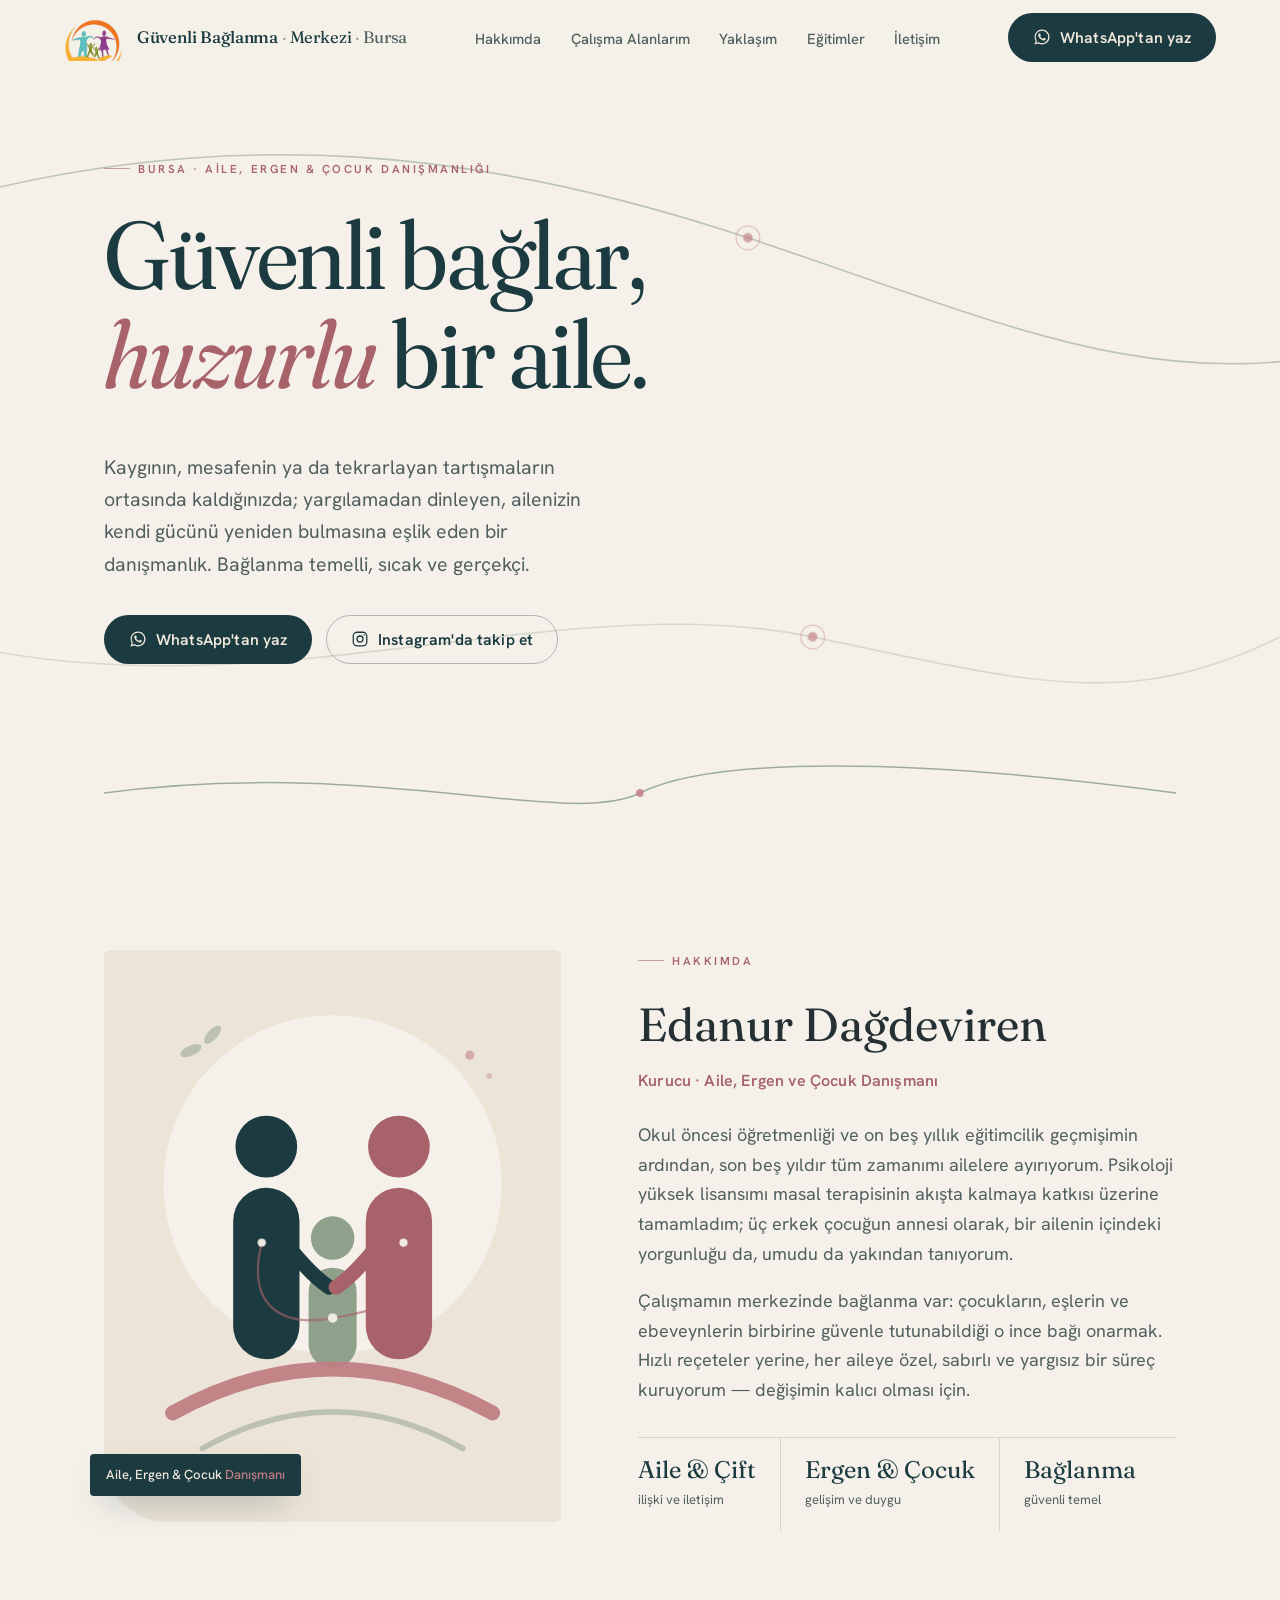
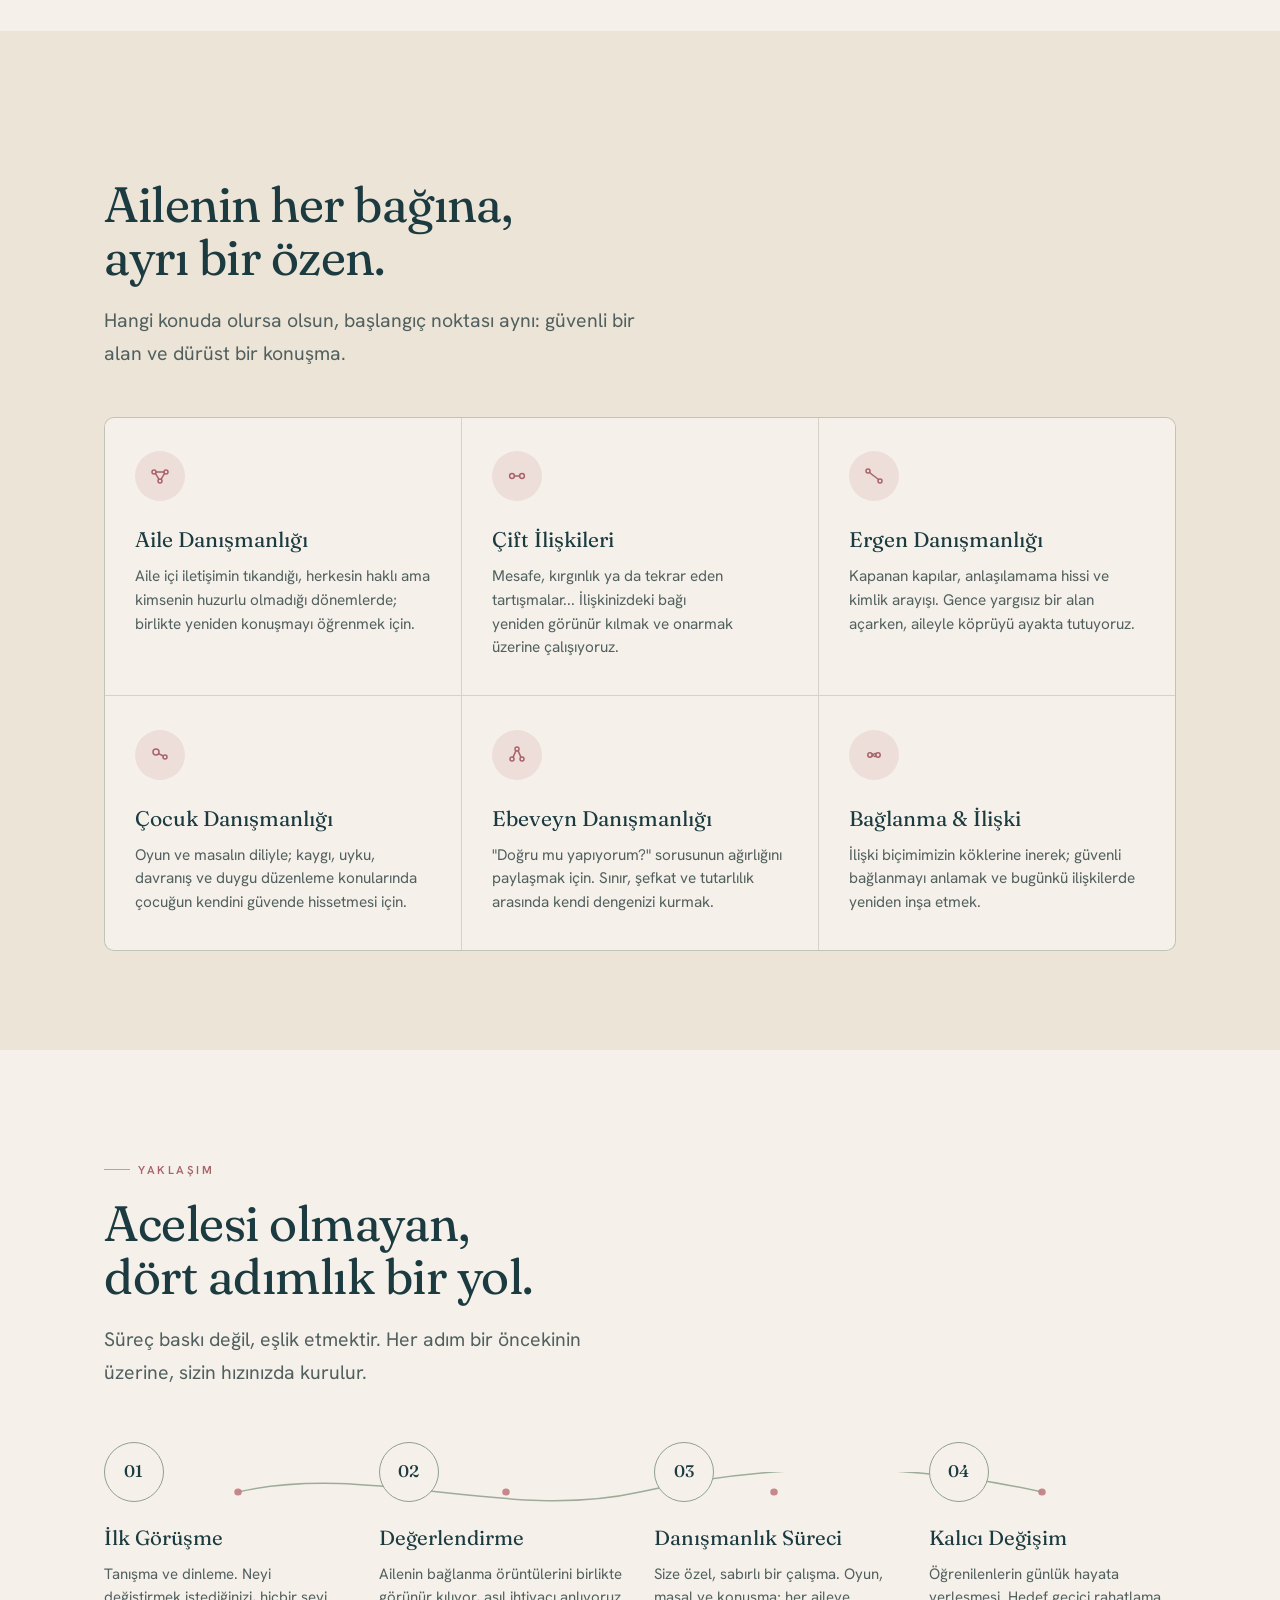
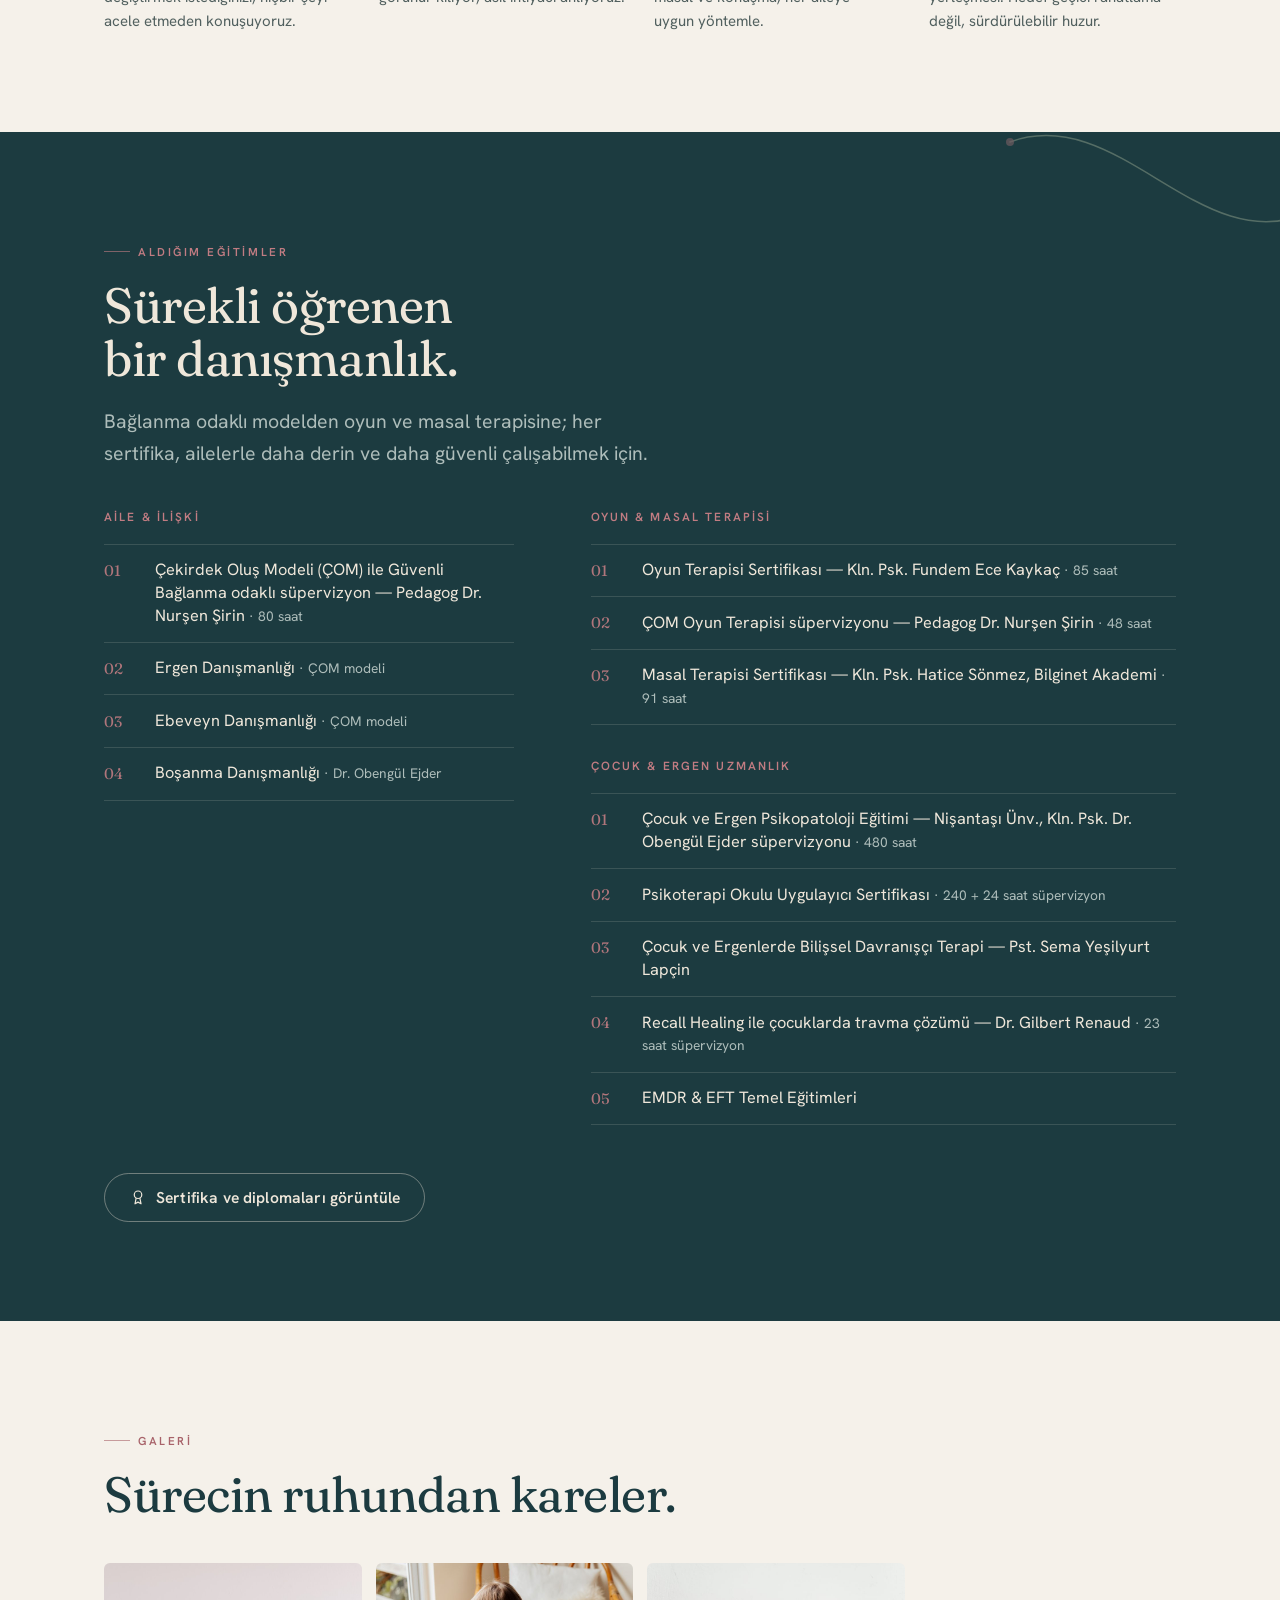
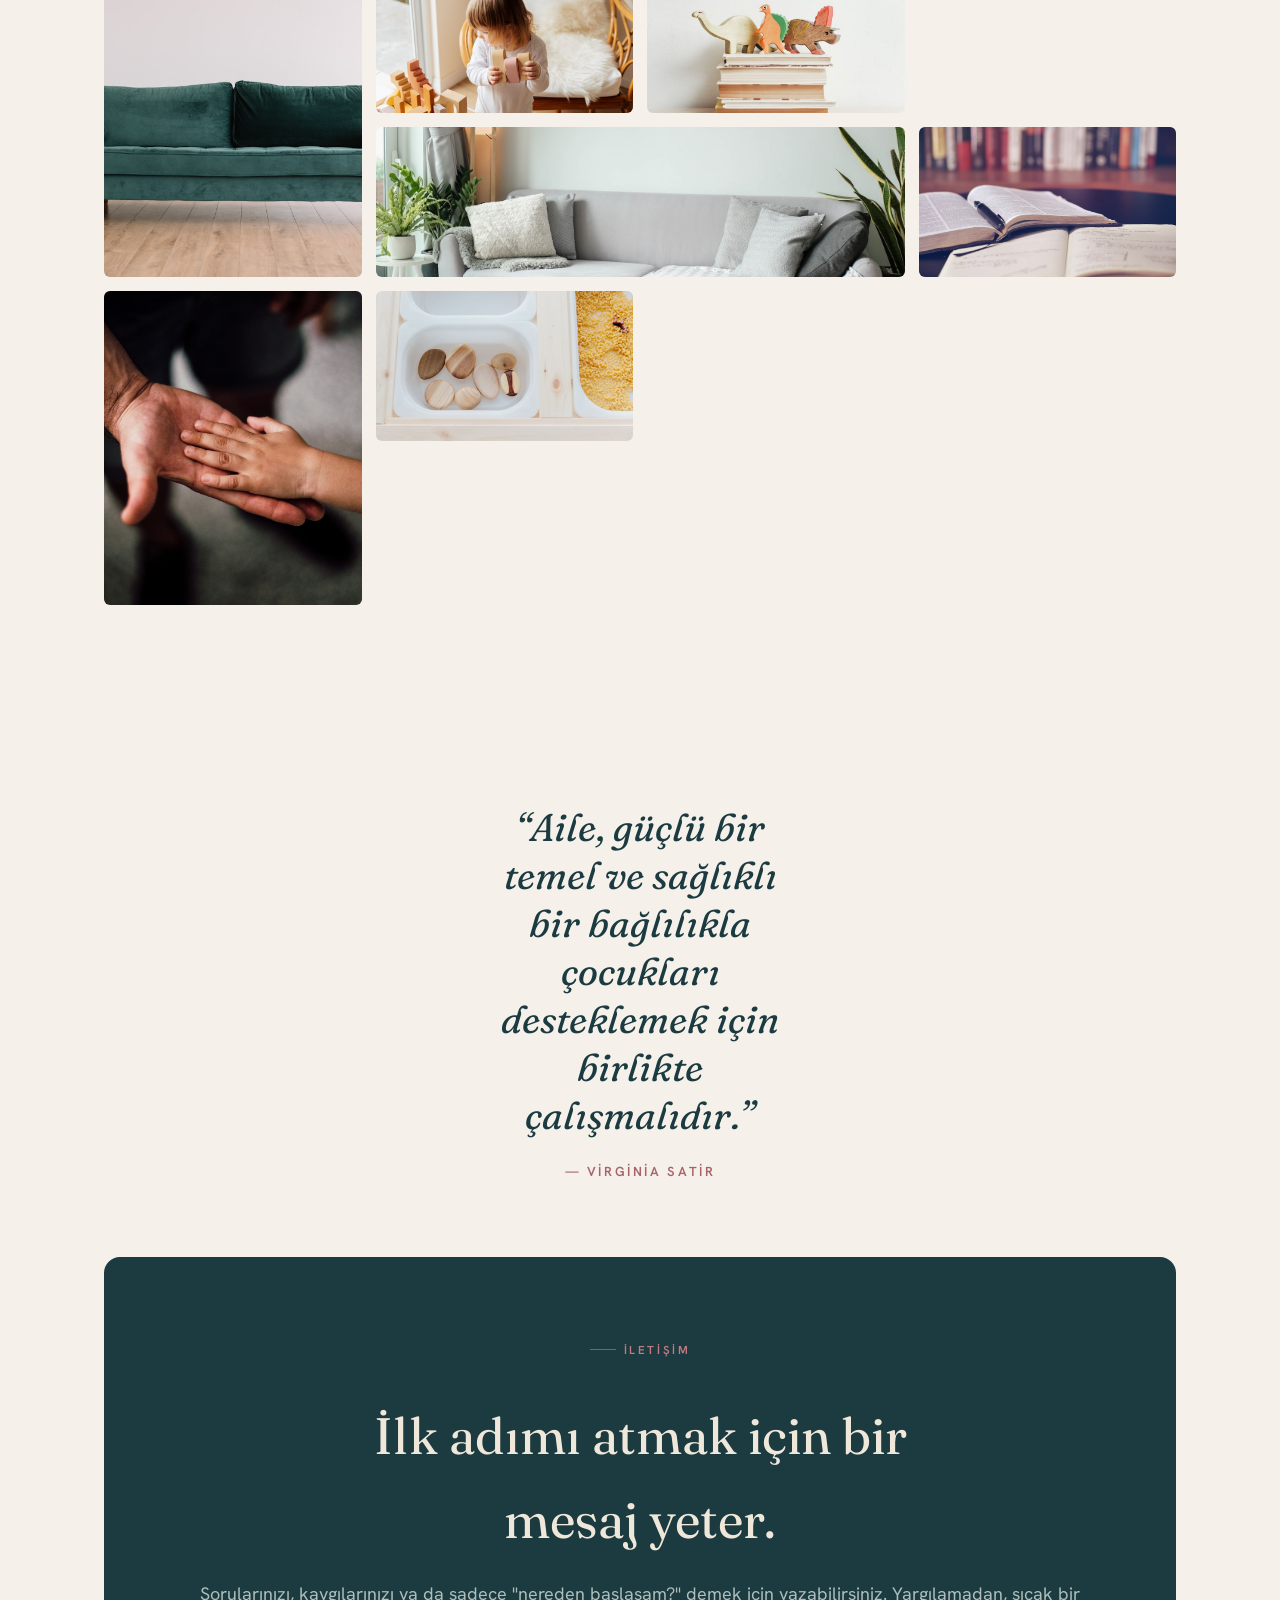
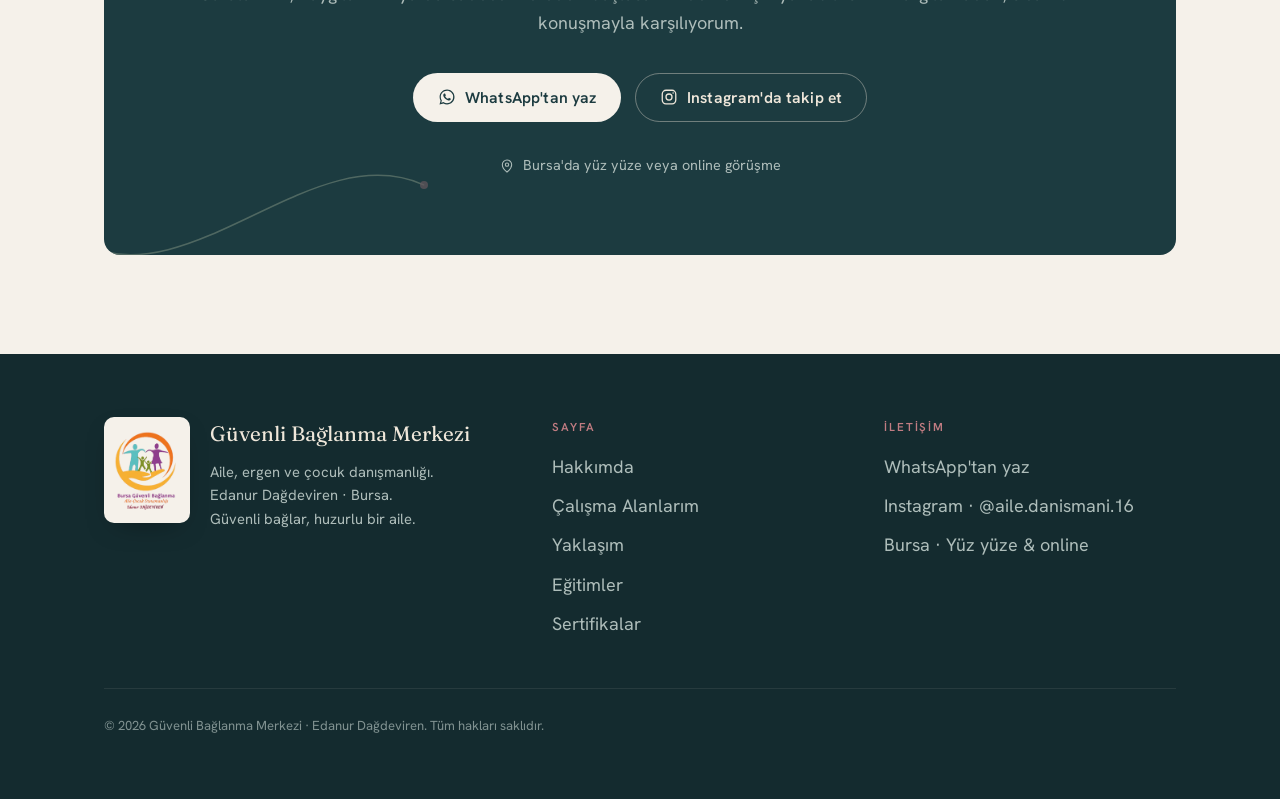
==== commit 6cccc0f2: "Add certificates page with masked personal data and HYT/MOXO explanations - New sertifikalar.html: f" ====
--- a/site/index.html
+++ b/site/index.html
@@ -81,6 +81,7 @@
     <li><a href="#calisma">Çalışma Alanlarım</a></li>
     <li><a href="#yaklasim">Yaklaşım</a></li>
     <li><a href="#egitimler">Eğitimler</a></li>
+    <li><a href="sertifikalar.html">Sertifikalar</a></li>
     <li><a href="#iletisim">İletişim</a></li>
   </ul>
 </div>
@@ -290,6 +291,13 @@
         </div>
       </div>
     </div>
+
+    <p class="reveal" style="margin: 3rem 0 0;">
+      <a class="btn btn-ghost-light" href="sertifikalar.html">
+        <svg viewBox="0 0 24 24" fill="none" stroke="currentColor" stroke-width="1.6" aria-hidden="true"><circle cx="12" cy="9" r="5"/><path d="M9.5 13.5 8 21l4-2.2L16 21l-1.5-7.5" stroke-linejoin="round"/></svg>
+        Sertifika ve diplomaları görüntüle
+      </a>
+    </p>
   </div>
 </section>
 
@@ -360,6 +368,7 @@
         <li><a href="#calisma">Çalışma Alanlarım</a></li>
         <li><a href="#yaklasim">Yaklaşım</a></li>
         <li><a href="#egitimler">Eğitimler</a></li>
+        <li><a href="sertifikalar.html">Sertifikalar</a></li>
       </ul>
     </div>
     <div>
--- a/site/assets/site.css
+++ b/site/assets/site.css
@@ -464,3 +464,94 @@
   border-radius: 6px;
 }
 .nav-links a:focus-visible { outline-offset: 5px; }
+
+/* ============================================================
+   Certificates page (sertifikalar.html)
+   ============================================================ */
+.page-hero { padding-top: clamp(40px, 7vh, 84px); padding-bottom: clamp(28px, 4vh, 48px); }
+.page-hero h1 { font-size: clamp(2.4rem, 5.6vw, 4.2rem); margin: 0.1em 0 0.4em; max-width: 18ch; }
+.cert-note { font-size: .85rem; color: var(--ink-soft); display: inline-flex; align-items: center; gap: .55em; margin-top: 1.2rem; }
+.cert-note svg { width: 15px; height: 15px; flex: none; color: var(--sage); }
+
+.featured-cert {
+  display: grid; grid-template-columns: 1.15fr 1fr;
+  gap: clamp(28px, 5vw, 64px); align-items: center;
+  background: var(--card); border-radius: 14px;
+  padding: clamp(22px, 3.5vw, 44px);
+}
+@media (max-width: 820px) { .featured-cert { grid-template-columns: 1fr; } }
+.featured-cert img { border-radius: 8px; box-shadow: 0 22px 48px -22px rgba(28,59,64,.45); cursor: zoom-in; }
+.featured-cert h3 { font-size: clamp(1.5rem, 2.6vw, 2rem); color: var(--teal); margin: 0 0 .6rem; }
+.featured-cert p { color: var(--ink-soft); font-size: .98rem; margin: 0 0 .8rem; }
+.featured-cert .meta { font-size: .82rem; letter-spacing: .05em; text-transform: uppercase; color: var(--rose-deep); font-weight: 600; }
+
+.cert-cat { margin-top: clamp(48px, 7vh, 80px); }
+.cert-cat > h3 {
+  font-family: var(--body); text-transform: uppercase; letter-spacing: .18em;
+  font-size: .78rem; font-weight: 600; color: var(--rose-deep);
+  margin: 0 0 1.4rem; display: flex; align-items: center; gap: .9em;
+}
+.cert-cat > h3::after { content: ""; height: 1px; flex: 1; background: rgba(28,59,64,.14); }
+
+.cert-grid { display: grid; grid-template-columns: repeat(3, 1fr); gap: 22px; }
+@media (max-width: 900px) { .cert-grid { grid-template-columns: repeat(2, 1fr); } }
+@media (max-width: 560px) { .cert-grid { grid-template-columns: 1fr; } }
+.cert-card { margin: 0; background: #fff; border: 1px solid rgba(28,59,64,.1); border-radius: 10px; overflow: hidden; display: flex; flex-direction: column; transition: transform .3s cubic-bezier(.2,.7,.3,1), box-shadow .3s; }
+.cert-card:hover { transform: translateY(-4px); box-shadow: 0 18px 40px -20px rgba(28,59,64,.4); }
+.cert-card button { display: block; border: 0; padding: 0; background: none; cursor: zoom-in; width: 100%; }
+.cert-card img { width: 100%; aspect-ratio: 4 / 3; object-fit: cover; display: block; }
+.cert-card figcaption { padding: 1rem 1.15rem 1.2rem; }
+.cert-card .t { display: block; font-family: var(--display); font-size: 1.06rem; line-height: 1.25; color: var(--teal); margin-bottom: .35rem; }
+.cert-card .m { display: block; font-size: .8rem; color: var(--ink-soft); line-height: 1.45; }
+
+/* methods (HYT & MOXO) */
+.methods { background: var(--card); }
+.method-grid { display: grid; grid-template-columns: 1fr 1fr; gap: 22px; margin-top: 2.6rem; }
+@media (max-width: 780px) { .method-grid { grid-template-columns: 1fr; } }
+.method {
+  background: var(--paper); border: 1px solid rgba(28,59,64,.1); border-radius: 12px;
+  padding: clamp(24px, 3vw, 36px);
+}
+.method h3 { font-size: 1.45rem; color: var(--teal); margin: .2rem 0 .3rem; }
+.method .sub { font-size: .8rem; text-transform: uppercase; letter-spacing: .16em; color: var(--rose-deep); font-weight: 600; }
+.method p { font-size: .95rem; color: var(--ink-soft); line-height: 1.65; margin: .8rem 0 0; }
+.method .ic {
+  width: 46px; height: 46px; border-radius: 50%;
+  display: grid; place-items: center; margin-bottom: 1rem;
+  background: color-mix(in srgb, var(--rose) 16%, var(--paper));
+  color: var(--rose-deep);
+}
+.method .ic svg { width: 22px; height: 22px; }
+
+/* lightbox */
+.lightbox {
+  position: fixed; inset: 0; z-index: 90;
+  background: rgba(20,43,47,.92);
+  display: none; align-items: center; justify-content: center;
+  padding: clamp(16px, 4vw, 48px);
+}
+.lightbox.open { display: flex; }
+.lightbox img { max-width: 100%; max-height: 100%; border-radius: 6px; box-shadow: 0 30px 80px -20px rgba(0,0,0,.7); }
+.lightbox .lb-close {
+  position: absolute; top: 18px; right: 20px;
+  background: none; border: 0; cursor: pointer; padding: 10px;
+  color: var(--paper-on-teal);
+}
+.lightbox .lb-close svg { width: 26px; height: 26px; }
+.lightbox .lb-nav {
+  position: absolute; top: 50%; transform: translateY(-50%);
+  background: rgba(239,231,218,.1); border: 1px solid rgba(239,231,218,.25);
+  border-radius: 50%; width: 46px; height: 46px;
+  display: grid; place-items: center; cursor: pointer; color: var(--paper-on-teal);
+  transition: background-color .2s;
+}
+.lightbox .lb-nav:hover { background: rgba(239,231,218,.2); }
+.lightbox .lb-nav svg { width: 22px; height: 22px; }
+.lightbox .lb-prev { left: 16px; }
+.lightbox .lb-next { right: 16px; }
+.lightbox .lb-caption {
+  position: absolute; bottom: 18px; left: 50%; transform: translateX(-50%);
+  color: var(--paper-soft); font-size: .88rem; text-align: center;
+  max-width: min(80ch, 86vw);
+  background: rgba(20,43,47,.75); padding: 8px 16px; border-radius: 999px;
+}
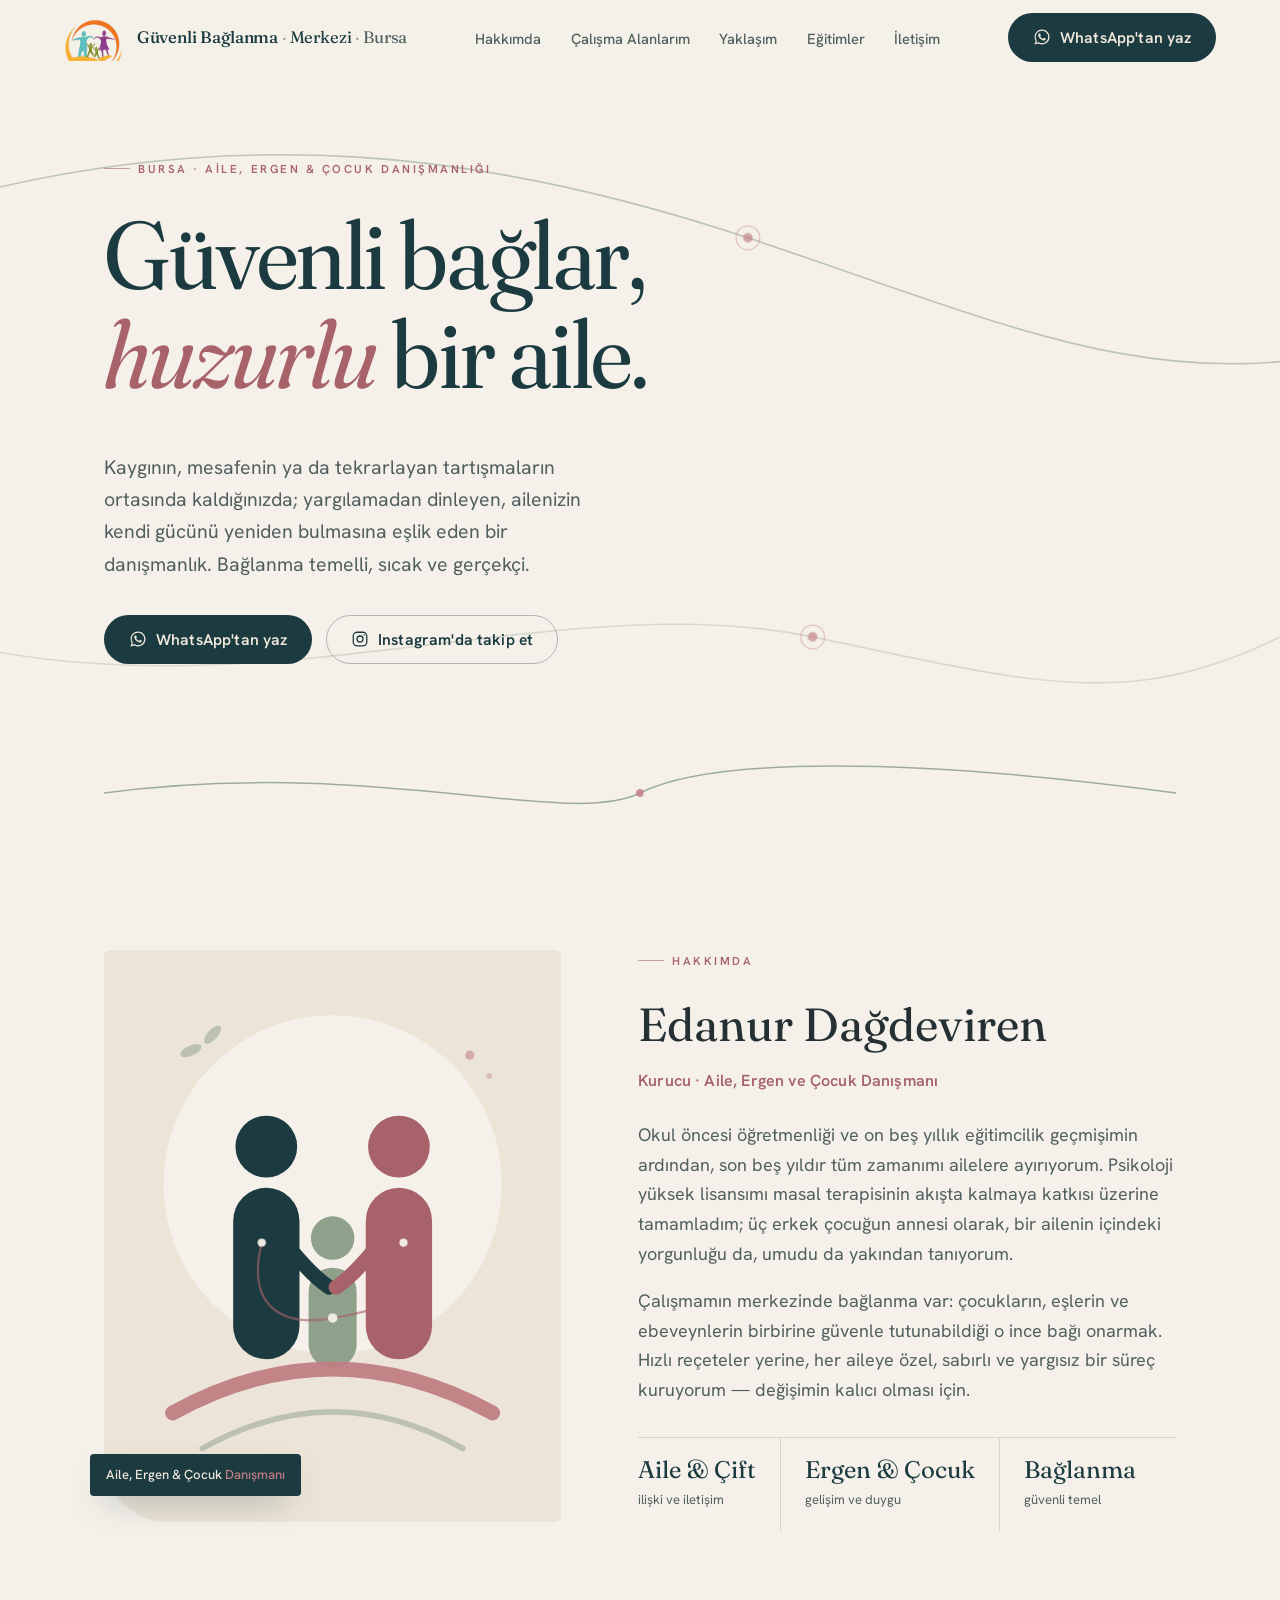
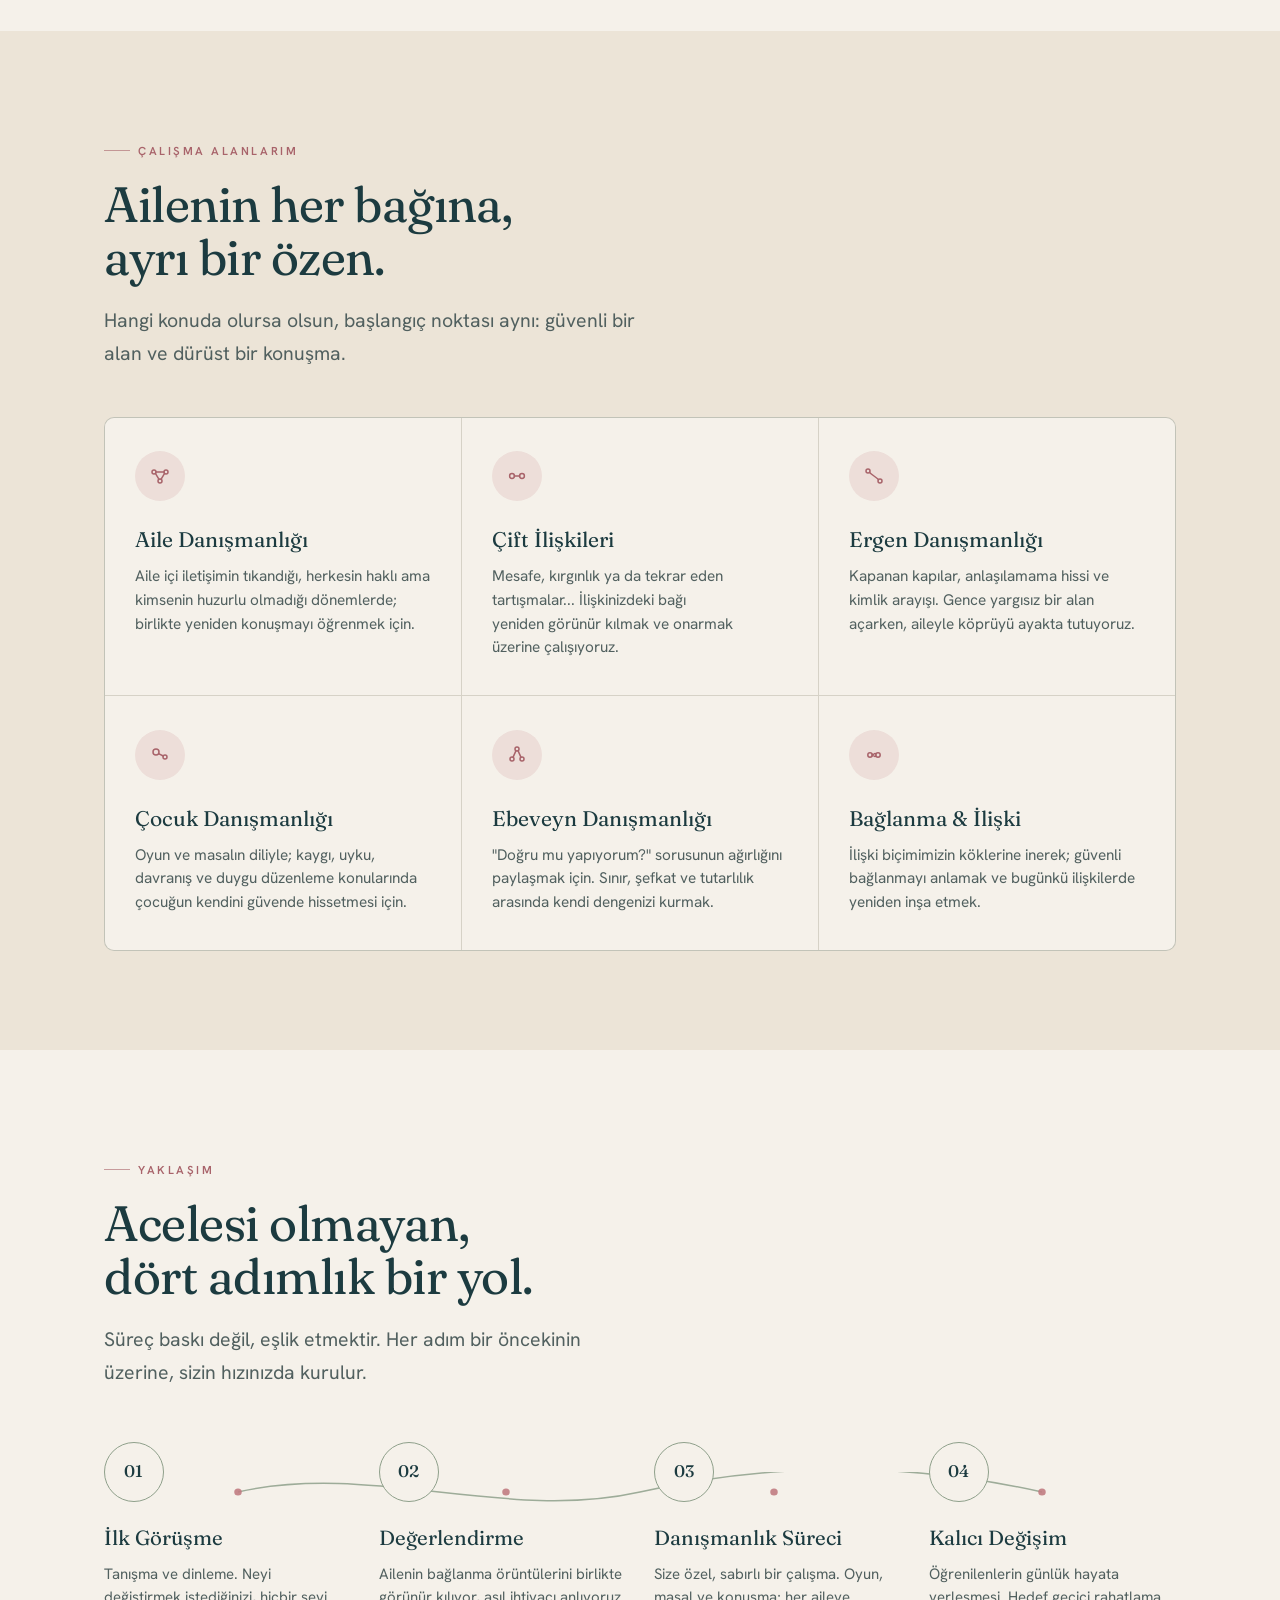
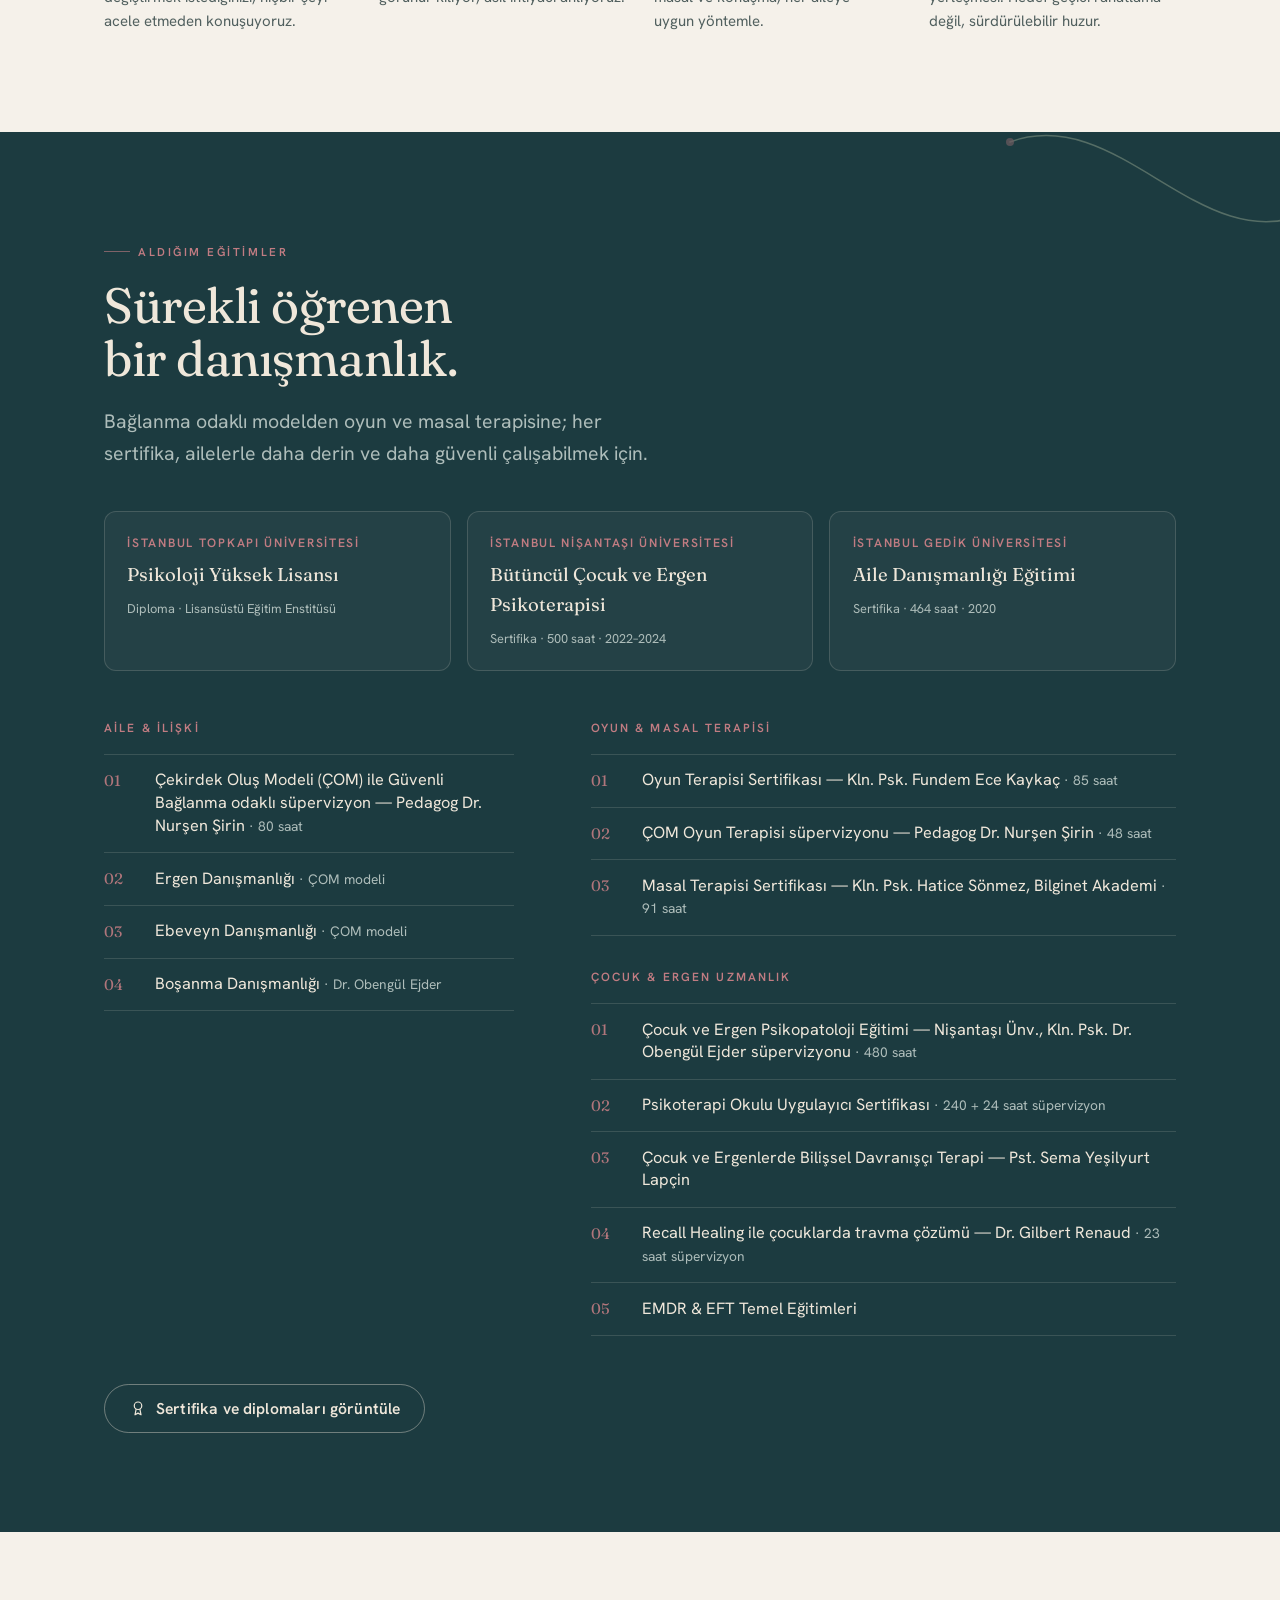
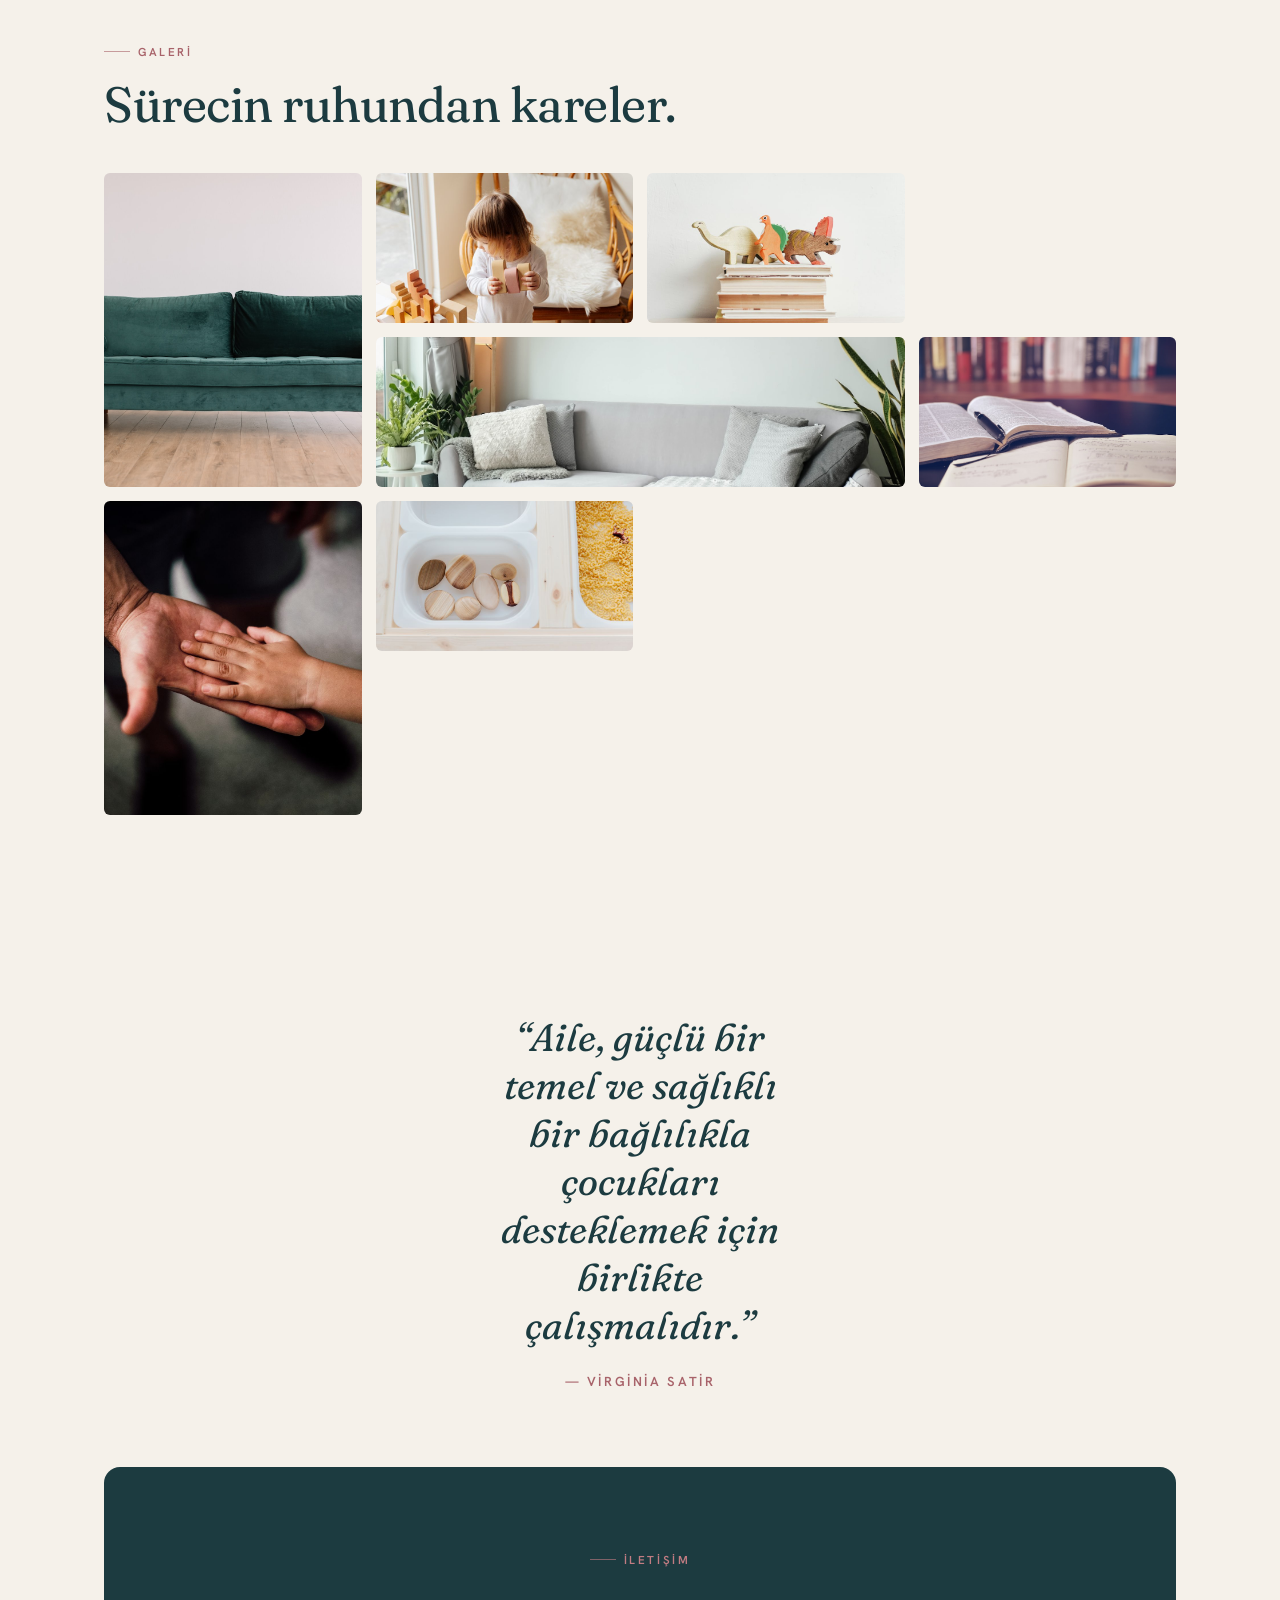
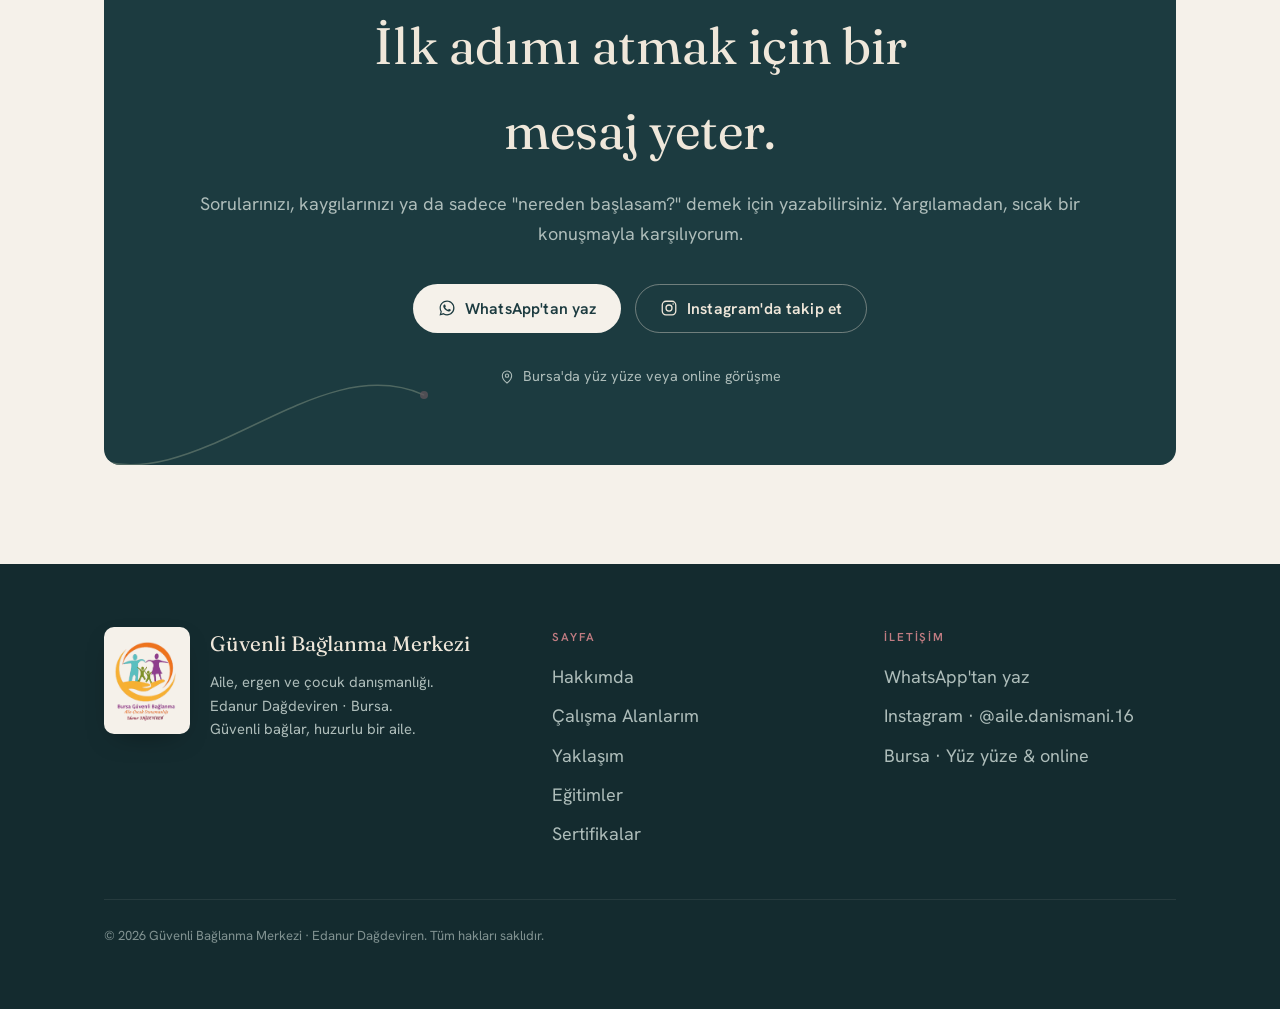
==== commit 1f2e4bbb: "Add importance-ordered credentials list and top-3 highlights - sertifikalar.html: numbered two-colum" ====
--- a/site/index.html
+++ b/site/index.html
@@ -258,6 +258,24 @@
     <h2 class="section-title reveal d1" style="max-width: 16ch;">Sürekli öğrenen bir danışmanlık.</h2>
     <p class="lead reveal d2" style="max-width: 52ch;">Bağlanma odaklı modelden oyun ve masal terapisine; her sertifika, ailelerle daha derin ve daha güvenli çalışabilmek için.</p>
 
+    <div class="tr-top3 reveal d2">
+      <a href="sertifikalar.html">
+        <span class="org">İstanbul Topkapı Üniversitesi</span>
+        <span class="doc">Psikoloji Yüksek Lisansı</span>
+        <span class="meta">Diploma · Lisansüstü Eğitim Enstitüsü</span>
+      </a>
+      <a href="sertifikalar.html">
+        <span class="org">İstanbul Nişantaşı Üniversitesi</span>
+        <span class="doc">Bütüncül Çocuk ve Ergen Psikoterapisi</span>
+        <span class="meta">Sertifika · 500 saat · 2022–2024</span>
+      </a>
+      <a href="sertifikalar.html">
+        <span class="org">İstanbul Gedik Üniversitesi</span>
+        <span class="doc">Aile Danışmanlığı Eğitimi</span>
+        <span class="meta">Sertifika · 464 saat · 2020</span>
+      </a>
+    </div>
+
     <div class="tr-grid">
       <div class="tr-cats">
         <div class="tr-cat reveal">
--- a/site/assets/site.css
+++ b/site/assets/site.css
@@ -504,6 +504,38 @@
 .cert-card .t { display: block; font-family: var(--display); font-size: 1.06rem; line-height: 1.25; color: var(--teal); margin-bottom: .35rem; }
 .cert-card .m { display: block; font-size: .8rem; color: var(--ink-soft); line-height: 1.45; }
 
+/* credentials list (importance-ordered, light bg) */
+.cred-list { list-style: none; margin: 2.4rem 0 0; padding: 0; counter-reset: cr; columns: 2; column-gap: clamp(32px, 5vw, 72px); }
+@media (max-width: 860px) { .cred-list { columns: 1; } }
+.cred-list li { break-inside: avoid; position: relative; padding: 1rem 0 1rem 3.1rem; border-top: 1px solid rgba(28,59,64,.12); }
+.cred-list li::before {
+  counter-increment: cr; content: counter(cr, decimal-leading-zero);
+  position: absolute; left: 0; top: 1.05rem;
+  font-family: var(--display); font-size: .95rem; color: var(--rose-deep); opacity: .9;
+}
+.cred-list .org { display: block; font-weight: 600; color: var(--teal); font-size: .98rem; line-height: 1.4; }
+.cred-list .doc { display: block; font-size: .92rem; color: var(--ink-soft); line-height: 1.5; }
+.cred-list .typ {
+  display: inline-block; font-size: .66rem; text-transform: uppercase; letter-spacing: .12em;
+  font-weight: 600; color: var(--rose-deep);
+  background: color-mix(in srgb, var(--rose) 15%, var(--paper));
+  padding: 2px 9px; border-radius: 999px; margin-left: .55em; vertical-align: 2px;
+}
+
+/* top-3 credentials highlight (dark trainings section) */
+.tr-top3 { display: grid; grid-template-columns: repeat(3, 1fr); gap: 16px; margin: 2.6rem 0 3rem; }
+@media (max-width: 860px) { .tr-top3 { grid-template-columns: 1fr; } }
+.tr-top3 a {
+  display: block; text-decoration: none;
+  border: 1px solid rgba(239,231,218,.16); border-radius: 12px;
+  padding: 1.3rem 1.4rem; background: rgba(239,231,218,.04);
+  transition: background-color .25s, border-color .25s, transform .25s cubic-bezier(.2,.7,.3,1);
+}
+.tr-top3 a:hover { background: rgba(239,231,218,.09); border-color: rgba(239,231,218,.32); transform: translateY(-3px); }
+.tr-top3 .org { display: block; font-size: .76rem; text-transform: uppercase; letter-spacing: .14em; color: var(--rose); font-weight: 600; margin-bottom: .45rem; }
+.tr-top3 .doc { font-family: var(--display); font-size: 1.16rem; color: var(--paper-on-teal); line-height: 1.3; }
+.tr-top3 .meta { display: block; margin-top: .5rem; font-size: .8rem; color: var(--paper-soft); }
+
 /* methods (HYT & MOXO) */
 .methods { background: var(--card); }
 .method-grid { display: grid; grid-template-columns: 1fr 1fr; gap: 22px; margin-top: 2.6rem; }
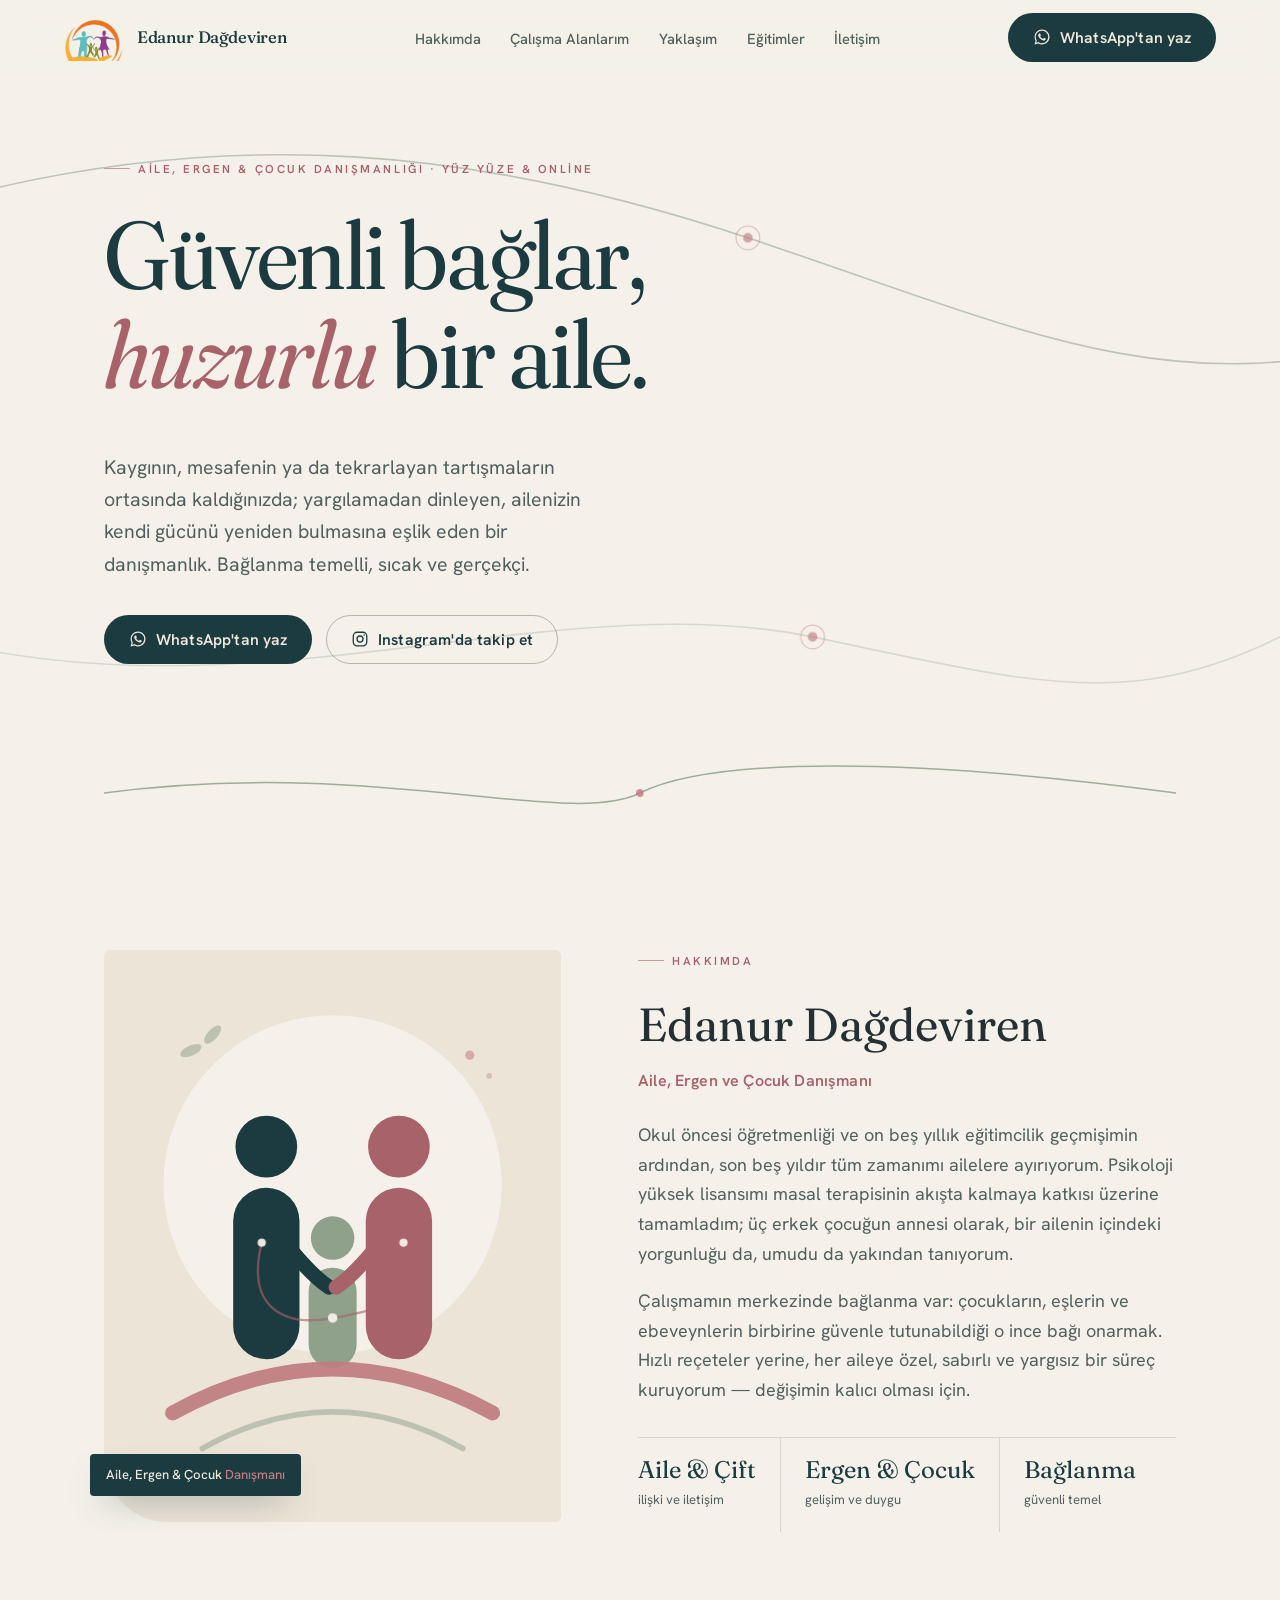
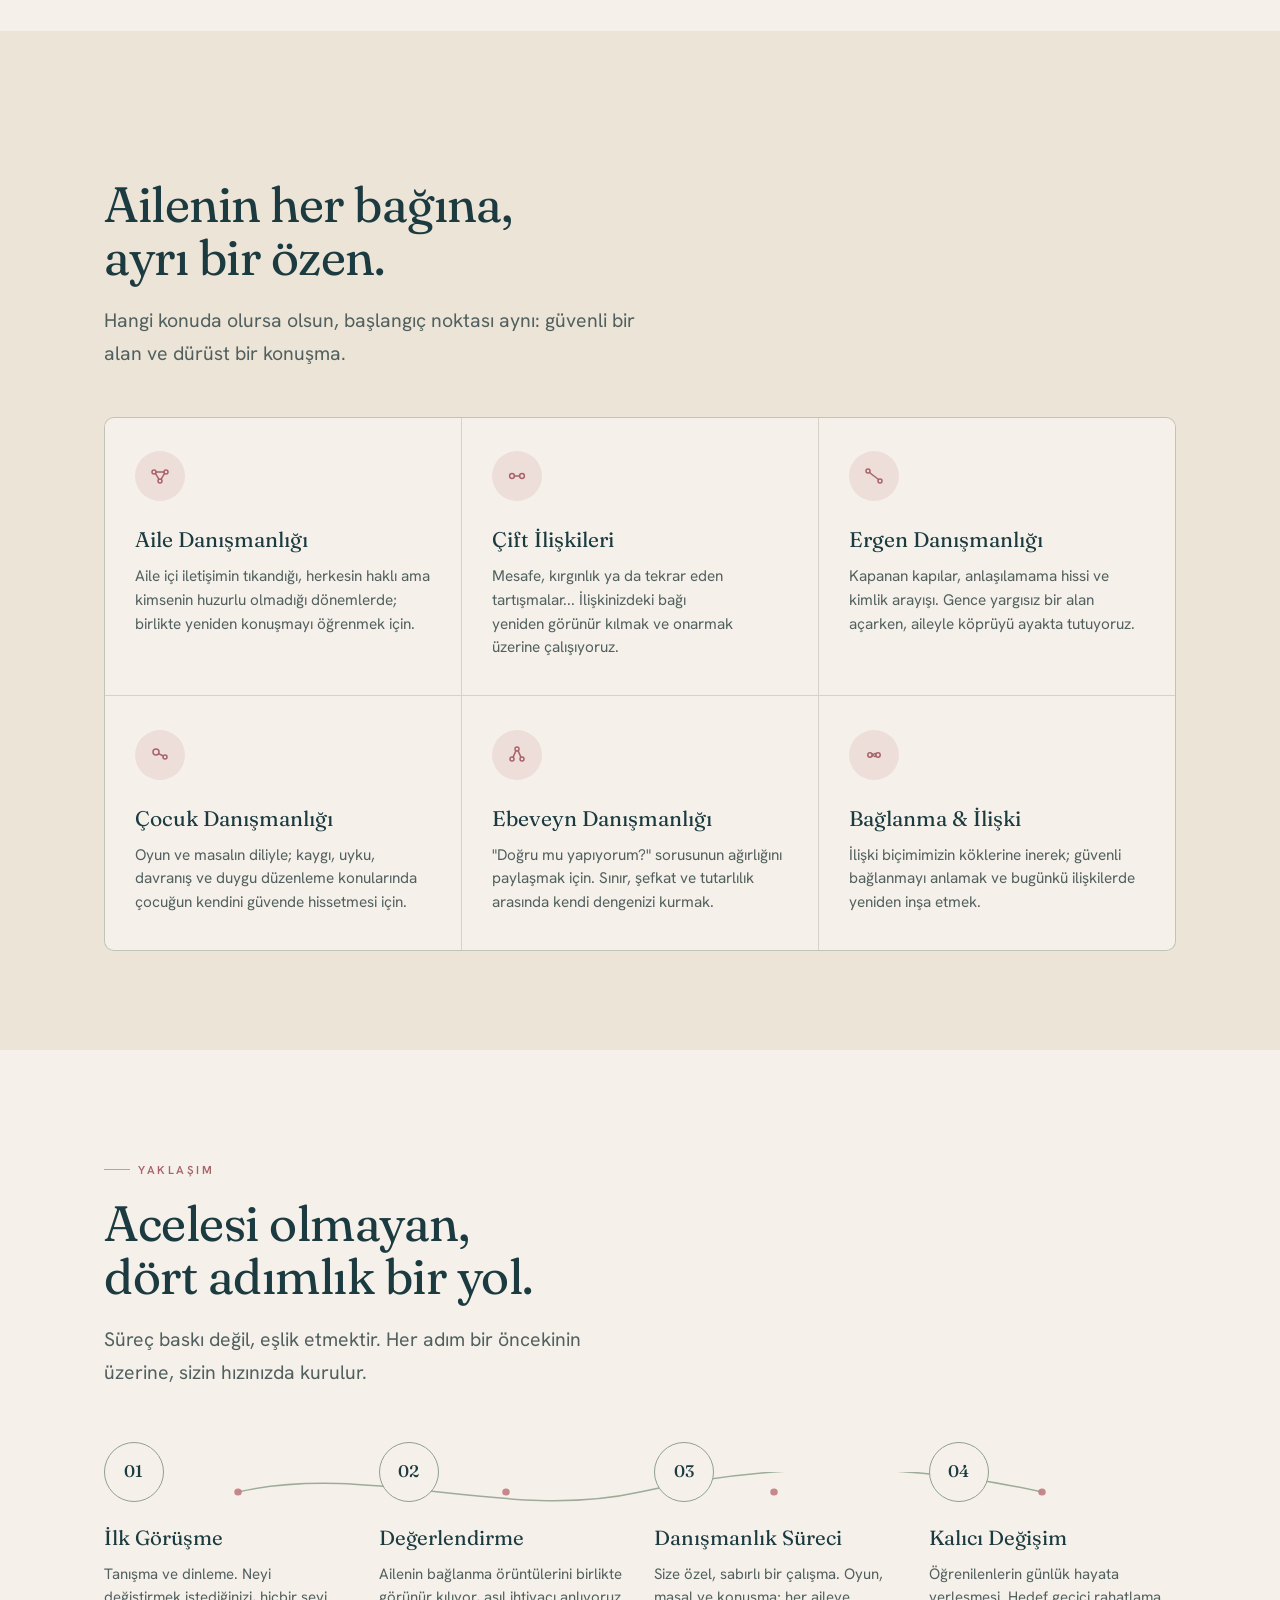
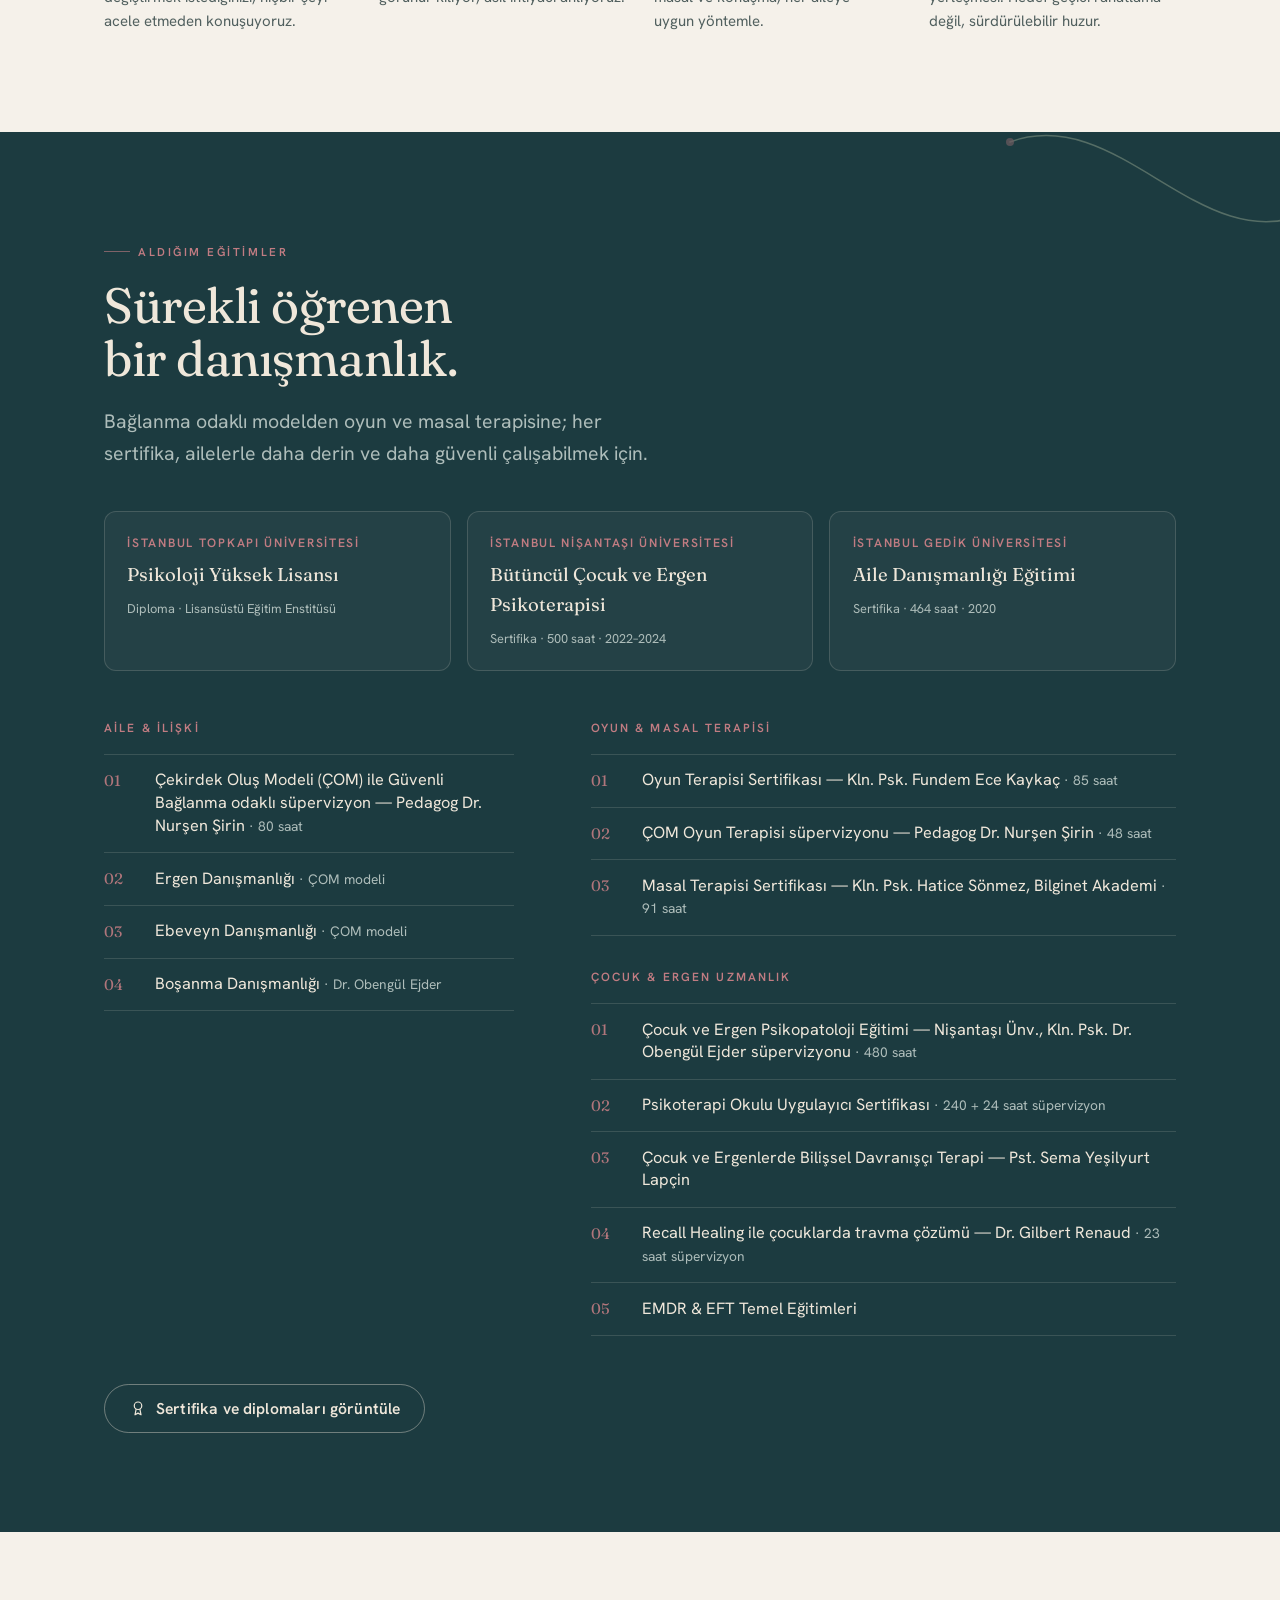
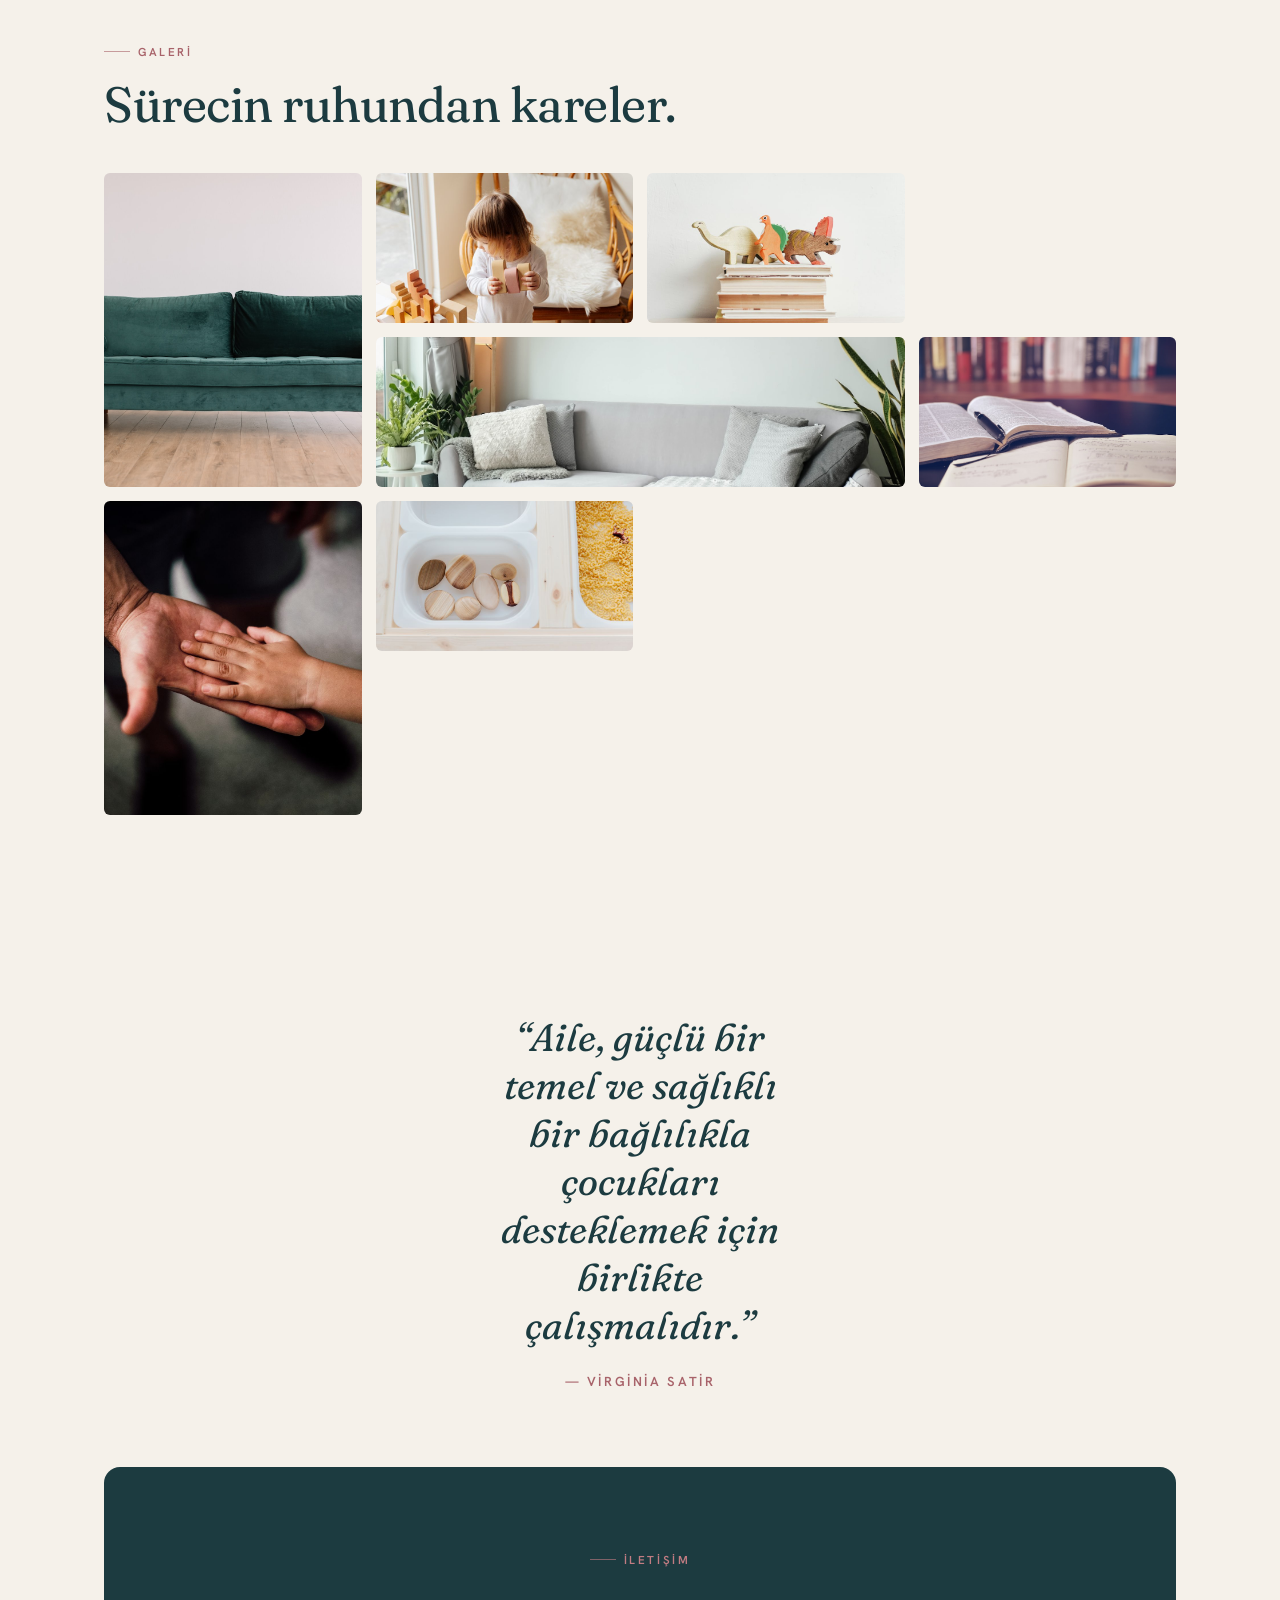
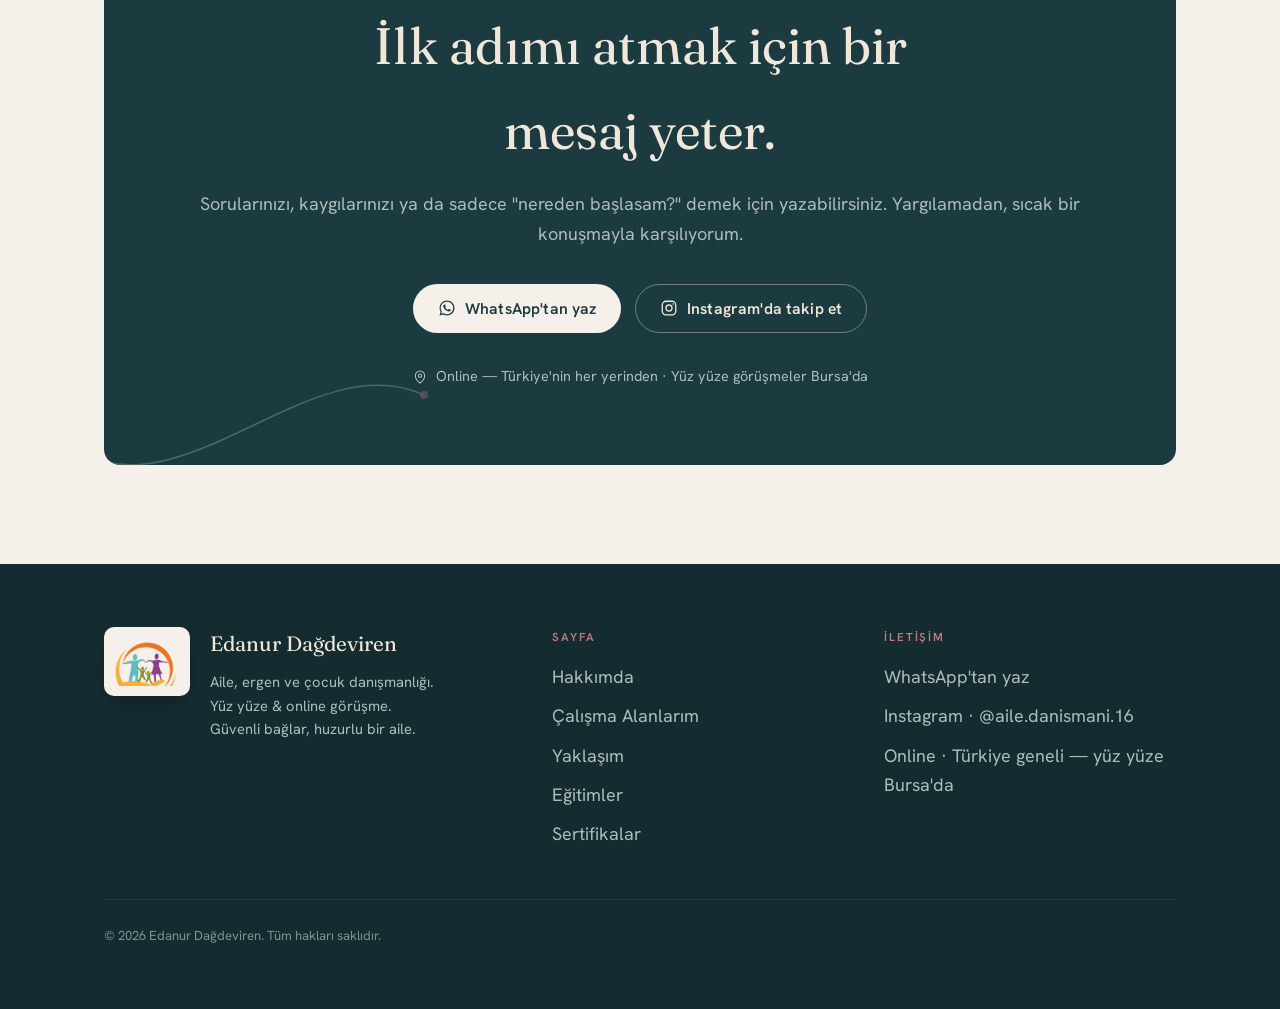
==== commit 8776ba3d: "Rebrand site to 'Edanur Dağdeviren', drop center name and Bursa anchoring - Nav wordmark, footer bra" ====
--- a/site/index.html
+++ b/site/index.html
@@ -4,8 +4,8 @@
 <meta charset="UTF-8" />
 <script>document.documentElement.classList.add("js");</script>
 <meta name="viewport" content="width=device-width, initial-scale=1.0" />
-<title>Güvenli Bağlanma Merkezi · Edanur Dağdeviren · Bursa</title>
-<meta name="description" content="Bursa Güvenli Bağlanma Merkezi — Aile, ergen ve çocuk danışmanlığı. Edanur Dağdeviren ile güvenli bağlar, huzurlu bir aile. Yüz yüze ve online görüşme." />
+<title>Edanur Dağdeviren · Aile, Ergen ve Çocuk Danışmanı</title>
+<meta name="description" content="Edanur Dağdeviren — Aile, ergen ve çocuk danışmanlığı. Bağlanma temelli, yüz yüze ve online görüşme. Güvenli bağlar, huzurlu bir aile." />
 <link rel="canonical" href="https://edanurdagdeviren.com/" />
 <meta name="theme-color" content="#F5F1EA" />
 <link rel="icon" type="image/png" href="assets/logo-mark.png" />
@@ -14,9 +14,9 @@
 <!-- Open Graph / paylaşım kartı -->
 <meta property="og:type" content="website" />
 <meta property="og:locale" content="tr_TR" />
-<meta property="og:site_name" content="Güvenli Bağlanma Merkezi" />
-<meta property="og:title" content="Güvenli Bağlanma Merkezi · Edanur Dağdeviren · Bursa" />
-<meta property="og:description" content="Aile, ergen ve çocuk danışmanlığı. Güvenli bağlar, huzurlu bir aile. Bursa'da yüz yüze veya online." />
+<meta property="og:site_name" content="Edanur Dağdeviren" />
+<meta property="og:title" content="Edanur Dağdeviren · Aile, Ergen ve Çocuk Danışmanı" />
+<meta property="og:description" content="Aile, ergen ve çocuk danışmanlığı. Güvenli bağlar, huzurlu bir aile. Yüz yüze ve online görüşme." />
 <meta property="og:url" content="https://edanurdagdeviren.com/" />
 <meta property="og:image" content="https://edanurdagdeviren.com/assets/og.jpg" />
 <meta name="twitter:card" content="summary_large_image" />
@@ -30,14 +30,13 @@
 {
   "@context": "https://schema.org",
   "@type": "ProfessionalService",
-  "name": "Güvenli Bağlanma Merkezi",
-  "description": "Bursa'da aile, ergen ve çocuk danışmanlığı. Bağlanma temelli, yüz yüze ve online görüşme.",
+  "name": "Edanur Dağdeviren — Aile, Ergen ve Çocuk Danışmanlığı",
+  "description": "Aile, ergen ve çocuk danışmanlığı. Bağlanma temelli, yüz yüze ve online görüşme.",
   "url": "https://edanurdagdeviren.com/",
   "telephone": "+905545340114",
   "image": "https://edanurdagdeviren.com/assets/og.jpg",
-  "logo": "https://edanurdagdeviren.com/assets/logo.png",
-  "address": { "@type": "PostalAddress", "addressLocality": "Bursa", "addressCountry": "TR" },
-  "areaServed": "Bursa",
+  "logo": "https://edanurdagdeviren.com/assets/logo-mark.png",
+  "areaServed": "TR",
   "founder": { "@type": "Person", "name": "Edanur Dağdeviren", "jobTitle": "Aile, Ergen ve Çocuk Danışmanı" },
   "sameAs": ["https://www.instagram.com/aile.danismani.16/"]
 }
@@ -48,9 +47,9 @@
 <!-- ============================================================ NAV -->
 <header class="nav">
   <div class="wrap">
-    <a class="wordmark" href="#top" aria-label="Güvenli Bağlanma Merkezi ana sayfa">
+    <a class="wordmark" href="#top" aria-label="Edanur Dağdeviren ana sayfa">
       <img class="logo-mark" src="assets/logo-mark.png" alt="" width="163" height="120" />
-      <span><b>Güvenli Bağlanma</b><span class="rest"> <span class="sep">·</span> Merkezi <span class="sep">·</span> <span class="city">Bursa</span></span></span>
+      <span><b>Edanur Dağdeviren</b></span>
     </a>
 
     <nav aria-label="Birincil">
@@ -103,7 +102,7 @@
   <div class="wrap">
     <div class="hero-grid">
       <div>
-        <p class="eyebrow reveal">Bursa · Aile, Ergen &amp; Çocuk Danışmanlığı</p>
+        <p class="eyebrow reveal">Aile, Ergen &amp; Çocuk Danışmanlığı · Yüz Yüze &amp; Online</p>
         <h1 class="display reveal d1">Güvenli bağlar,<br /><span class="accent">huzurlu</span> bir aile.</h1>
         <p class="lead reveal d2">Kaygının, mesafenin ya da tekrarlayan tartışmaların ortasında kaldığınızda; yargılamadan dinleyen, ailenizin kendi gücünü yeniden bulmasına eşlik eden bir danışmanlık. Bağlanma temelli, sıcak ve gerçekçi.</p>
         <div class="hero-ctas reveal d3">
@@ -170,7 +169,7 @@
       <div>
         <p class="eyebrow reveal">Hakkımda</p>
         <h2 class="about-name reveal d1">Edanur Dağdeviren</h2>
-        <p class="about-role reveal d1">Kurucu · Aile, Ergen ve Çocuk Danışmanı</p>
+        <p class="about-role reveal d1">Aile, Ergen ve Çocuk Danışmanı</p>
         <div class="about-body">
           <p class="reveal d2">Okul öncesi öğretmenliği ve on beş yıllık eğitimcilik geçmişimin ardından, son beş yıldır tüm zamanımı ailelere ayırıyorum. Psikoloji yüksek lisansımı masal terapisinin akışta kalmaya katkısı üzerine tamamladım; üç erkek çocuğun annesi olarak, bir ailenin içindeki yorgunluğu da, umudu da yakından tanıyorum.</p>
           <p class="reveal d2">Çalışmamın merkezinde bağlanma var: çocukların, eşlerin ve ebeveynlerin birbirine güvenle tutunabildiği o ince bağı onarmak. Hızlı reçeteler yerine, her aileye özel, sabırlı ve yargısız bir süreç kuruyorum — değişimin kalıcı olması için.</p>
@@ -361,7 +360,7 @@
       </div>
       <p class="where">
         <svg width="16" height="16" viewBox="0 0 24 24" fill="none" stroke="currentColor" stroke-width="1.6" aria-hidden="true"><path d="M12 21s7-5.5 7-11a7 7 0 1 0-14 0c0 5.5 7 11 7 11Z"/><circle cx="12" cy="10" r="2.5"/></svg>
-        Bursa'da yüz yüze veya online görüşme
+        Online — Türkiye'nin her yerinden · Yüz yüze görüşmeler Bursa'da
       </p>
     </div>
   </div>
@@ -373,10 +372,10 @@
 <footer class="footer">
   <div class="wrap">
     <div class="footer-brand">
-      <img class="footer-mark" src="assets/logo.png" alt="Bursa Güvenli Bağlanma · Aile-Çocuk Danışmanlığı · Edanur Dağdeviren" width="163" height="214" />
+      <img class="footer-mark" src="assets/logo-mark.png" alt="Edanur Dağdeviren logosu" width="163" height="120" />
       <div>
-        <p class="brand">Güvenli Bağlanma Merkezi</p>
-        <p>Aile, ergen ve çocuk danışmanlığı.<br />Edanur Dağdeviren · Bursa.<br />Güvenli bağlar, huzurlu bir aile.</p>
+        <p class="brand">Edanur Dağdeviren</p>
+        <p>Aile, ergen ve çocuk danışmanlığı.<br />Yüz yüze &amp; online görüşme.<br />Güvenli bağlar, huzurlu bir aile.</p>
       </div>
     </div>
     <div>
@@ -394,10 +393,10 @@
       <ul>
         <li><a data-wa href="#">WhatsApp'tan yaz</a></li>
         <li><a data-ig href="#">Instagram · @aile.danismani.16</a></li>
-        <li><span>Bursa · Yüz yüze &amp; online</span></li>
+        <li><span>Online · Türkiye geneli — yüz yüze Bursa'da</span></li>
       </ul>
     </div>
-    <p class="legal">© <span id="yr"></span> Güvenli Bağlanma Merkezi · Edanur Dağdeviren. Tüm hakları saklıdır.</p>
+    <p class="legal">© <span id="yr"></span> Edanur Dağdeviren. Tüm hakları saklıdır.</p>
   </div>
 </footer>
 
--- a/site/assets/site.css
+++ b/site/assets/site.css
@@ -1,5 +1,5 @@
 /* ============================================================
-   Güvenli Bağlanma Merkezi — Edanur Dağdeviren
+   Edanur Dağdeviren — Aile, Ergen & Çocuk Danışmanlığı
    Palette, type, and the "bağ ipliği" (bond-thread) system
    ============================================================ */
 
@@ -174,13 +174,10 @@
 .wordmark .logo-mark { height: 46px; width: auto; flex: none; }
 @media (max-width: 600px) {
   .wordmark .logo-mark { height: 40px; }
-  .wordmark .rest { display: none; } /* dar ekranda yalnızca "Güvenli Bağlanma" */
   .nav .wrap { gap: 10px; }
   .nav-cta { gap: 8px; }
 }
 .wordmark b { font-weight: 500; }
-.wordmark .sep { color: var(--sage); font-weight: 400; }
-.wordmark .city { color: var(--ink-soft); font-weight: 400; }
 
 .nav-links { display: flex; align-items: center; gap: clamp(14px, 2vw, 30px); list-style: none; margin: 0; padding: 0; }
 .nav-links a {
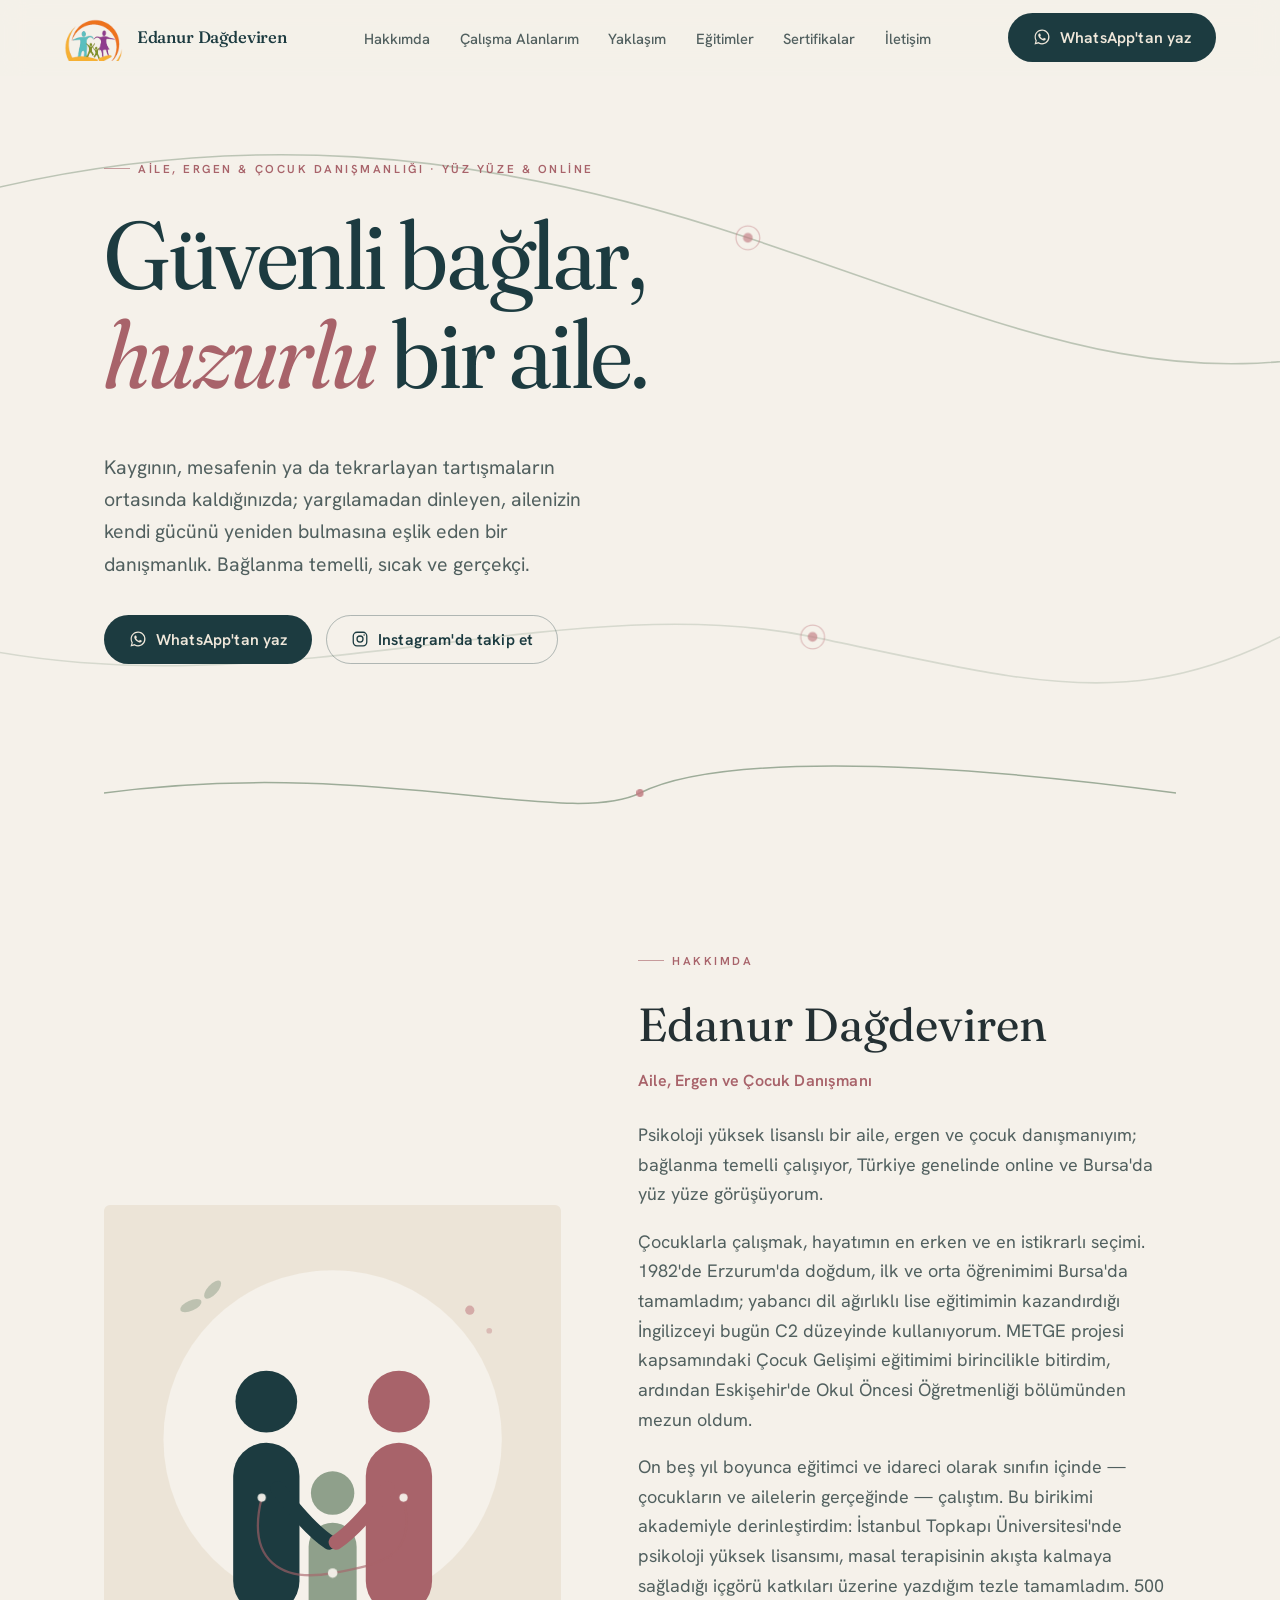
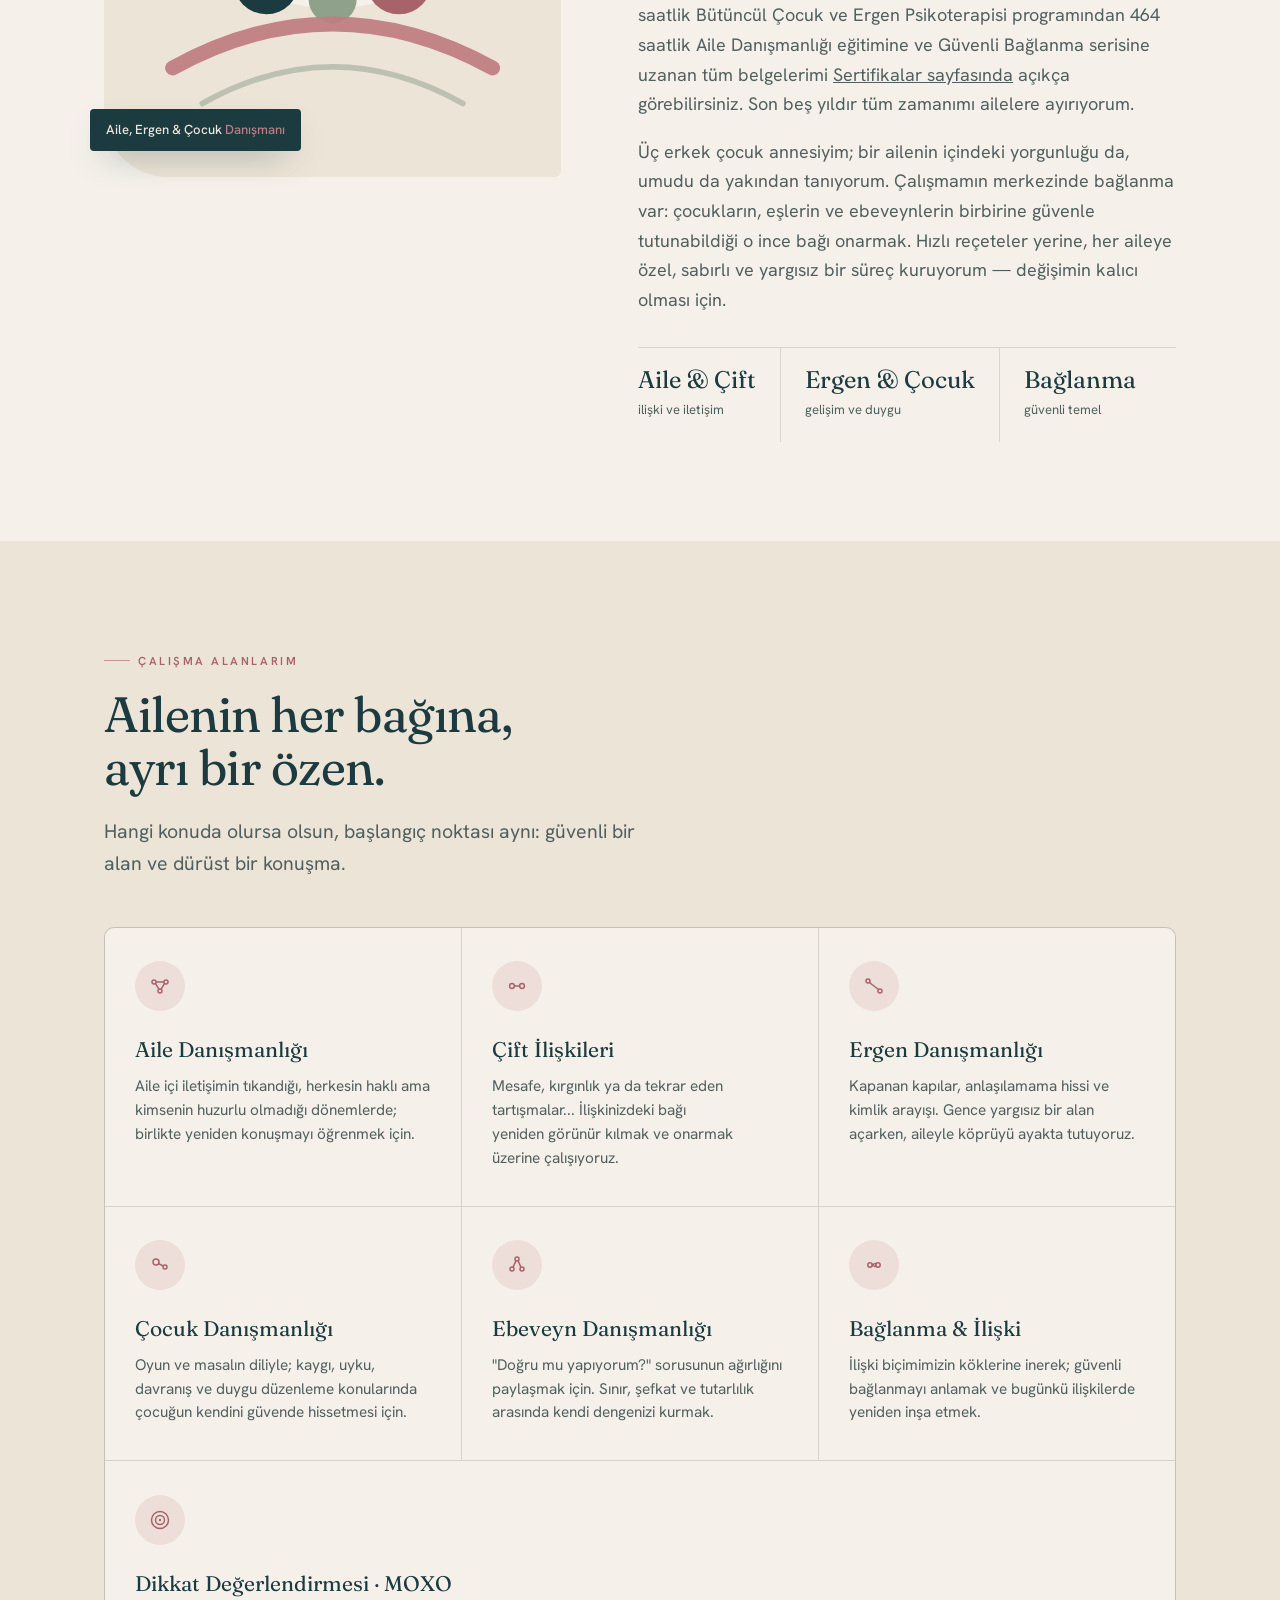
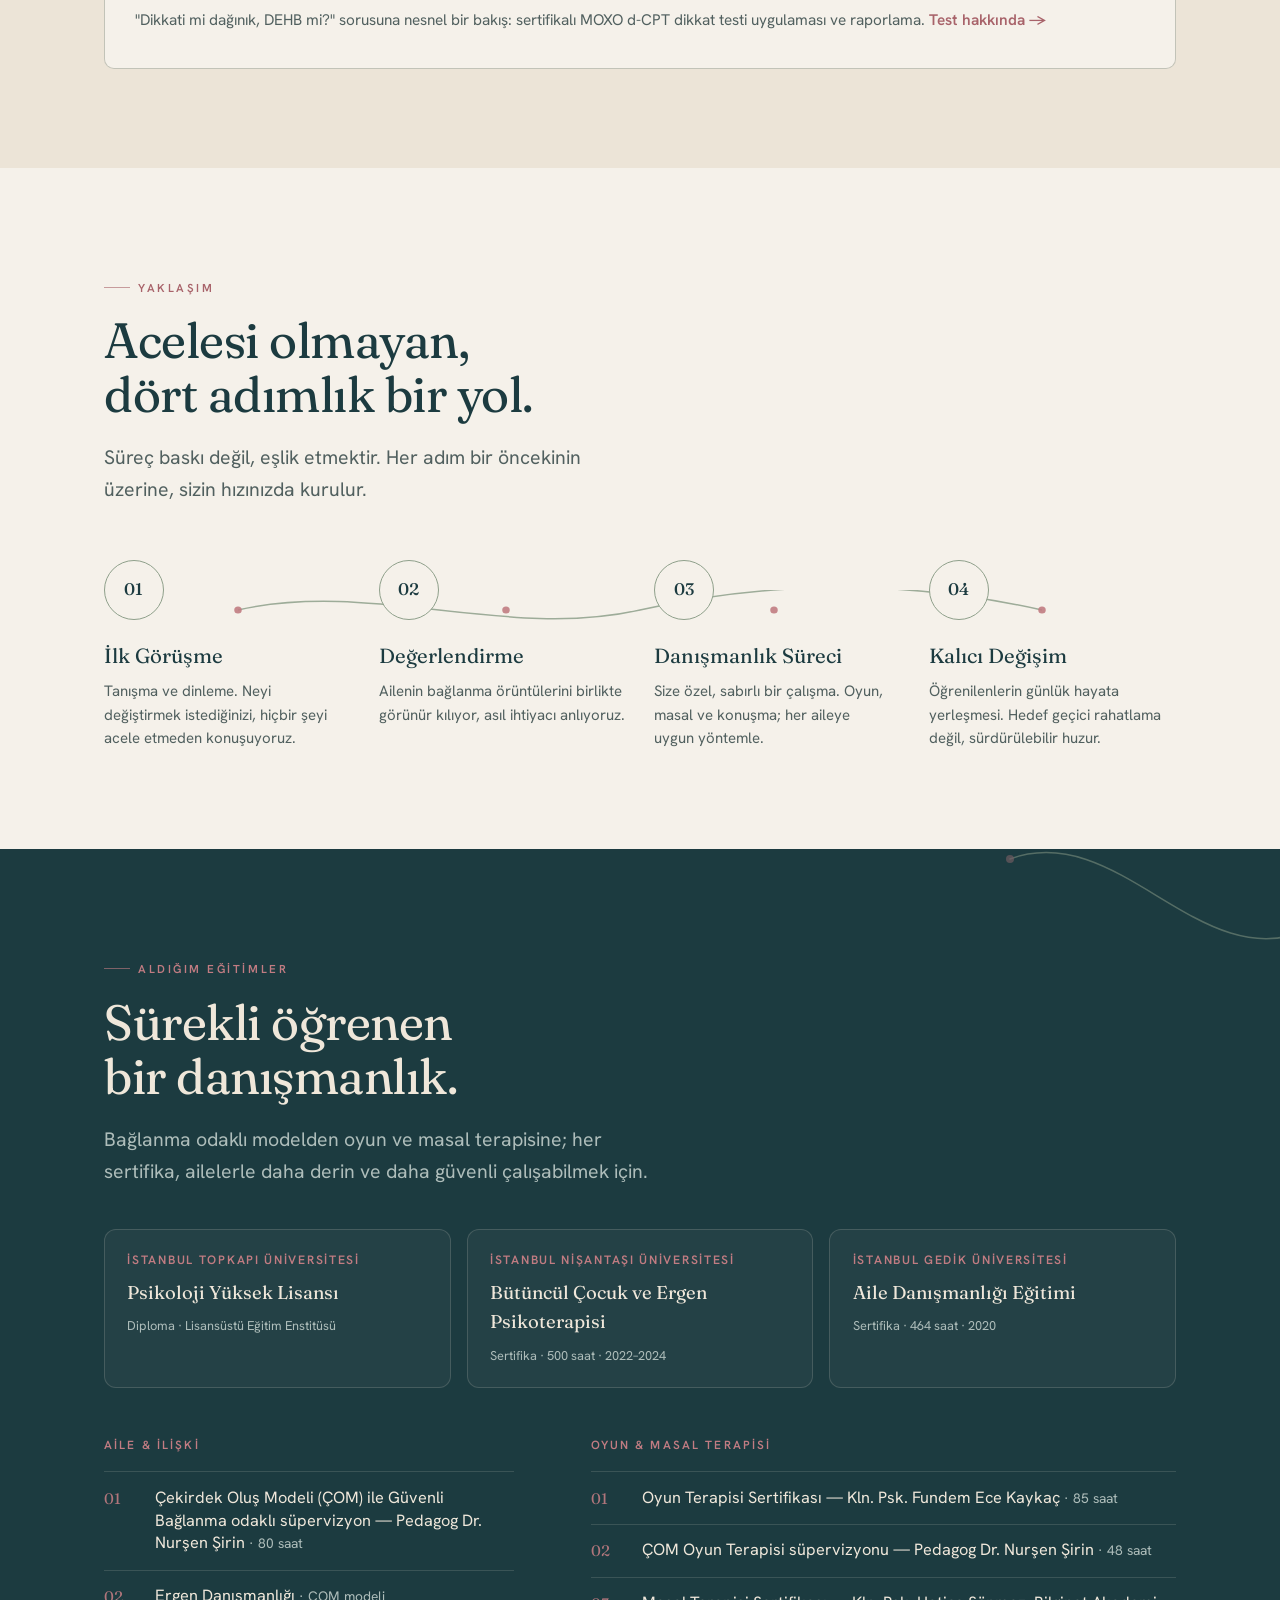
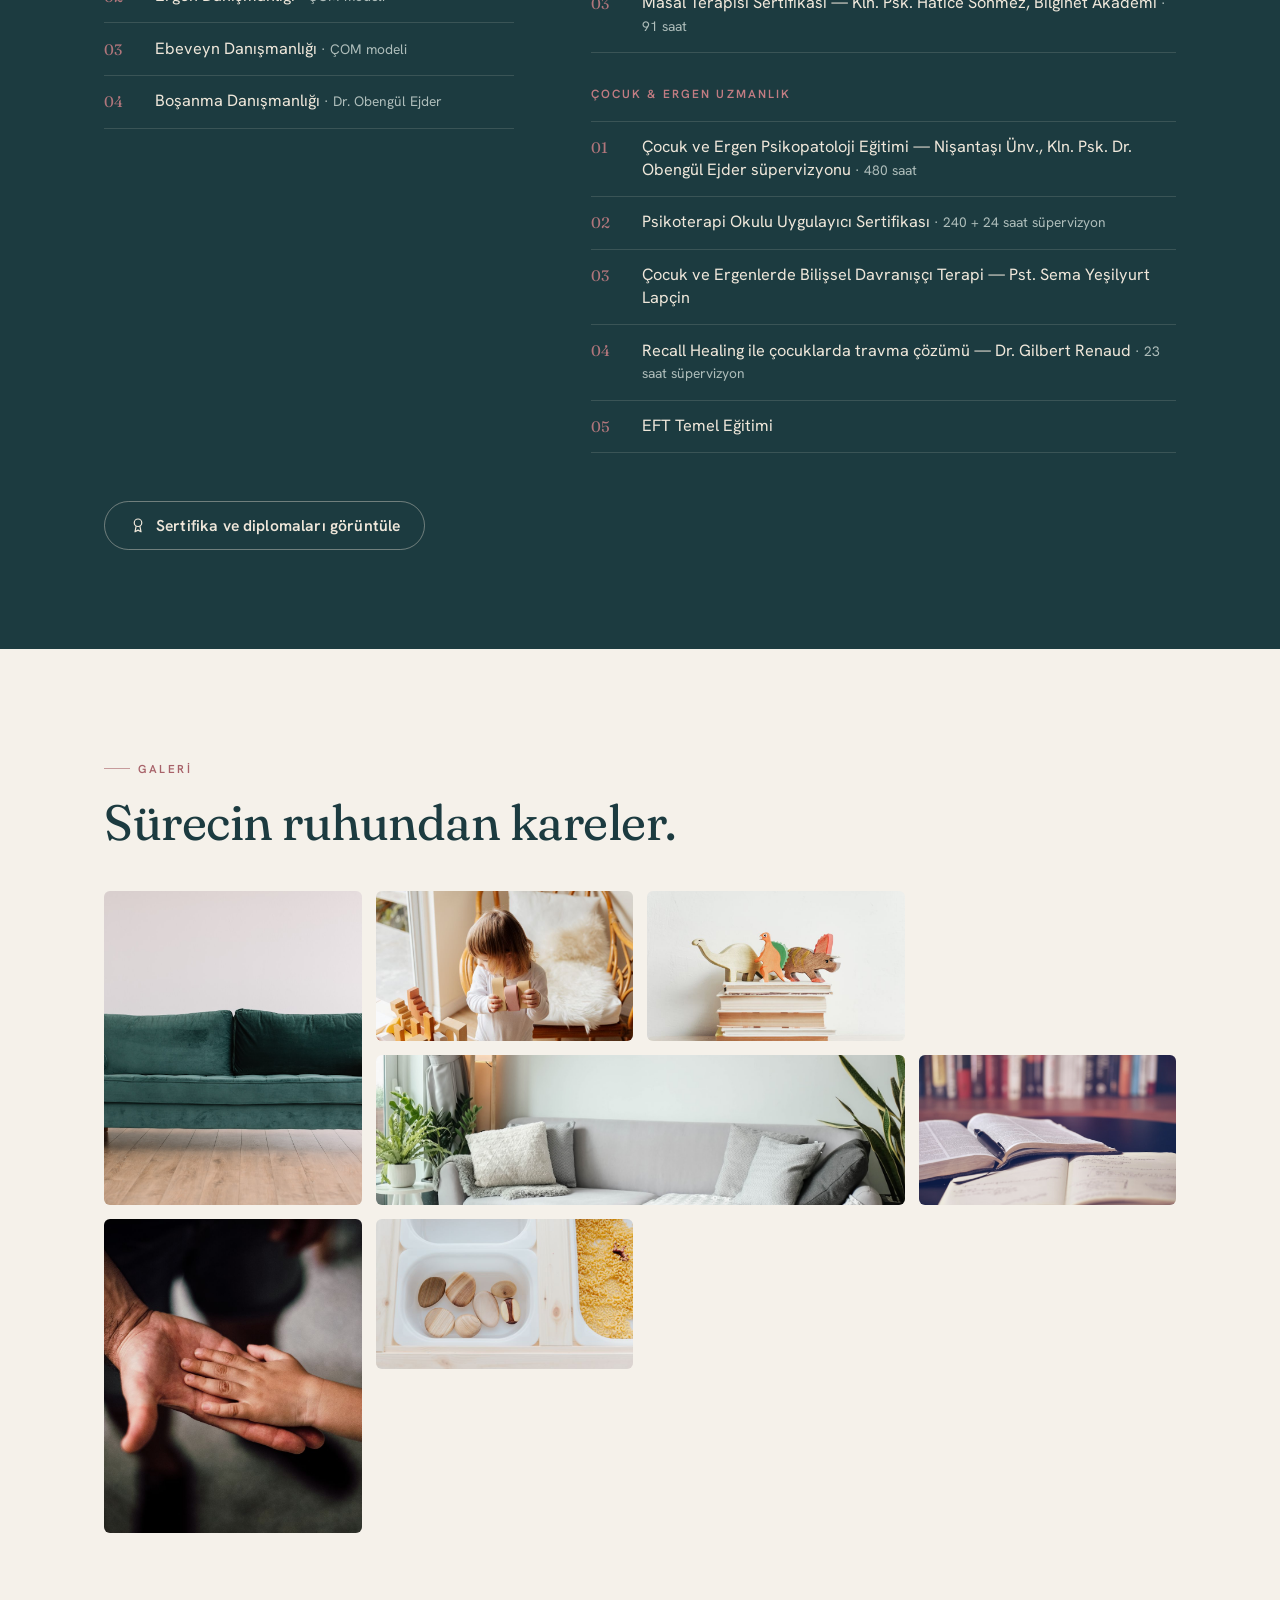
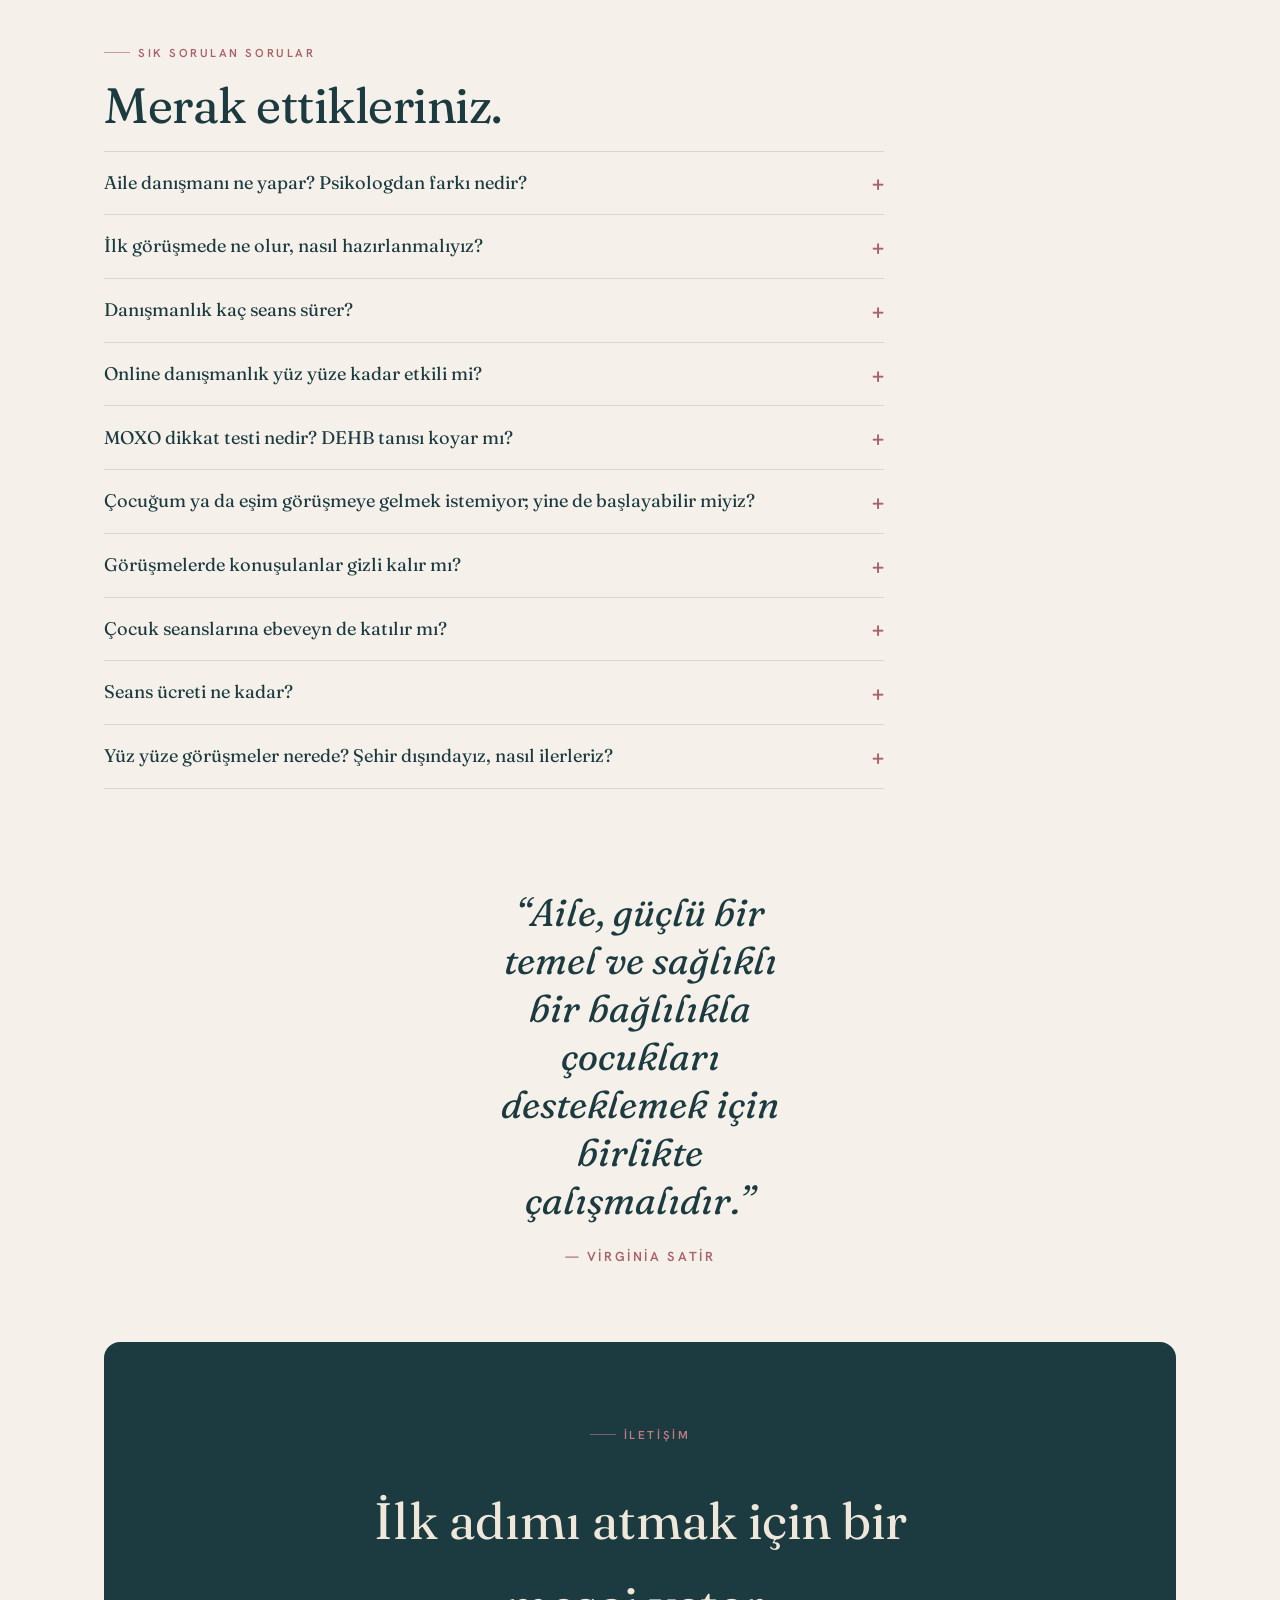
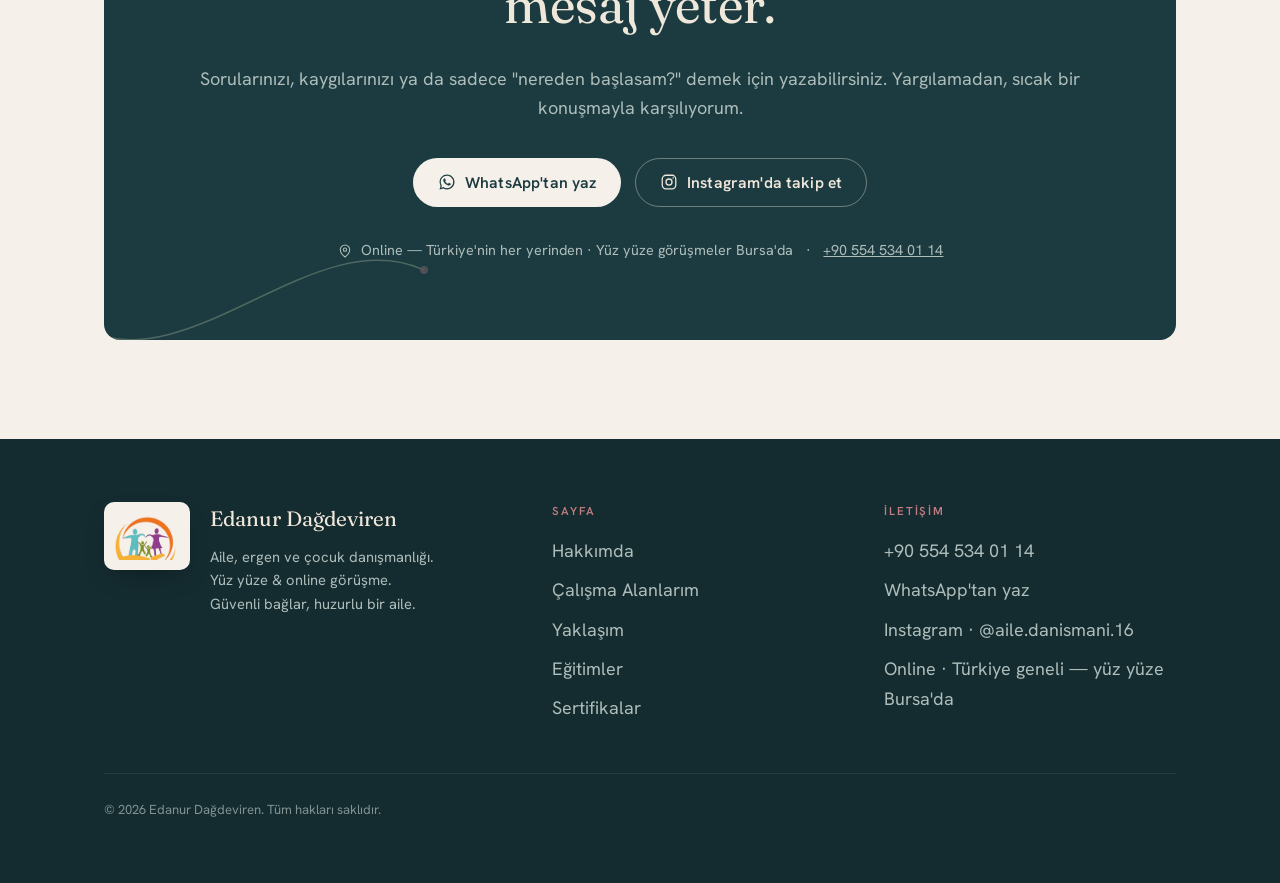
==== commit 6f3a58f1: "Apply audit fixes: SEO/GEO/AEO hardening, FAQ, MOXO card, richer bio Based on three-agent audit (per" ====
--- a/site/index.html
+++ b/site/index.html
@@ -4,21 +4,24 @@
 <meta charset="UTF-8" />
 <script>document.documentElement.classList.add("js");</script>
 <meta name="viewport" content="width=device-width, initial-scale=1.0" />
-<title>Edanur Dağdeviren · Aile, Ergen ve Çocuk Danışmanı</title>
-<meta name="description" content="Edanur Dağdeviren — Aile, ergen ve çocuk danışmanlığı. Bağlanma temelli, yüz yüze ve online görüşme. Güvenli bağlar, huzurlu bir aile." />
+<title>Aile, Ergen ve Çocuk Danışmanı — Online &amp; Bursa | Edanur Dağdeviren</title>
+<meta name="description" content="Bağlanma temelli aile, ergen ve çocuk danışmanlığı. Türkiye genelinde online, Bursa'da yüz yüze görüşme. MOXO dikkat testi uygulayıcısı Edanur Dağdeviren." />
 <link rel="canonical" href="https://edanurdagdeviren.com/" />
 <meta name="theme-color" content="#F5F1EA" />
-<link rel="icon" type="image/png" href="assets/logo-mark.png" />
-<link rel="apple-touch-icon" href="assets/logo-mark.png" />
+<link rel="icon" type="image/png" sizes="512x512" href="assets/icon-512.png" />
+<link rel="apple-touch-icon" href="assets/apple-touch-icon.png" />
 
 <!-- Open Graph / paylaşım kartı -->
 <meta property="og:type" content="website" />
 <meta property="og:locale" content="tr_TR" />
 <meta property="og:site_name" content="Edanur Dağdeviren" />
-<meta property="og:title" content="Edanur Dağdeviren · Aile, Ergen ve Çocuk Danışmanı" />
-<meta property="og:description" content="Aile, ergen ve çocuk danışmanlığı. Güvenli bağlar, huzurlu bir aile. Yüz yüze ve online görüşme." />
+<meta property="og:title" content="Aile, Ergen ve Çocuk Danışmanı — Online &amp; Bursa | Edanur Dağdeviren" />
+<meta property="og:description" content="Bağlanma temelli aile, ergen ve çocuk danışmanlığı. Türkiye genelinde online, Bursa'da yüz yüze görüşme." />
 <meta property="og:url" content="https://edanurdagdeviren.com/" />
 <meta property="og:image" content="https://edanurdagdeviren.com/assets/og.jpg" />
+<meta property="og:image:width" content="1200" />
+<meta property="og:image:height" content="630" />
+<meta property="og:image:alt" content="Edanur Dağdeviren — Güvenli bağlar, huzurlu bir aile" />
 <meta name="twitter:card" content="summary_large_image" />
 
 <link rel="preconnect" href="https://fonts.googleapis.com" />
@@ -29,16 +32,82 @@
 <script type="application/ld+json">
 {
   "@context": "https://schema.org",
-  "@type": "ProfessionalService",
-  "name": "Edanur Dağdeviren — Aile, Ergen ve Çocuk Danışmanlığı",
-  "description": "Aile, ergen ve çocuk danışmanlığı. Bağlanma temelli, yüz yüze ve online görüşme.",
-  "url": "https://edanurdagdeviren.com/",
-  "telephone": "+905545340114",
-  "image": "https://edanurdagdeviren.com/assets/og.jpg",
-  "logo": "https://edanurdagdeviren.com/assets/logo-mark.png",
-  "areaServed": "TR",
-  "founder": { "@type": "Person", "name": "Edanur Dağdeviren", "jobTitle": "Aile, Ergen ve Çocuk Danışmanı" },
-  "sameAs": ["https://www.instagram.com/aile.danismani.16/"]
+  "@graph": [
+    {
+      "@type": "ProfessionalService",
+      "@id": "https://edanurdagdeviren.com/#danismanlik",
+      "name": "Edanur Dağdeviren — Aile, Ergen ve Çocuk Danışmanlığı",
+      "url": "https://edanurdagdeviren.com/",
+      "description": "Bağlanma temelli aile, ergen ve çocuk danışmanlığı. Türkiye genelinde online, Bursa'da yüz yüze görüşme.",
+      "telephone": "+905545340114",
+      "image": "https://edanurdagdeviren.com/assets/og.jpg",
+      "logo": "https://edanurdagdeviren.com/assets/logo-mark.png",
+      "address": { "@type": "PostalAddress", "addressLocality": "Bursa", "addressCountry": "TR" },
+      "areaServed": [
+        { "@type": "City", "name": "Bursa" },
+        { "@type": "Country", "name": "Türkiye" }
+      ],
+      "founder": { "@id": "https://edanurdagdeviren.com/#edanur" },
+      "sameAs": ["https://www.instagram.com/aile.danismani.16/"],
+      "hasOfferCatalog": {
+        "@type": "OfferCatalog",
+        "name": "Danışmanlık Hizmetleri",
+        "itemListElement": [
+          { "@type": "Offer", "itemOffered": { "@type": "Service", "name": "Aile Danışmanlığı", "serviceType": "Aile danışmanlığı" } },
+          { "@type": "Offer", "itemOffered": { "@type": "Service", "name": "Çift İlişkileri Danışmanlığı", "serviceType": "Çift danışmanlığı" } },
+          { "@type": "Offer", "itemOffered": { "@type": "Service", "name": "Ergen Danışmanlığı", "serviceType": "Ergen danışmanlığı" } },
+          { "@type": "Offer", "itemOffered": { "@type": "Service", "name": "Çocuk Danışmanlığı", "serviceType": "Çocuk danışmanlığı" } },
+          { "@type": "Offer", "itemOffered": { "@type": "Service", "name": "Ebeveyn Danışmanlığı", "serviceType": "Ebeveyn danışmanlığı" } },
+          { "@type": "Offer", "itemOffered": { "@type": "Service", "name": "MOXO d-CPT Dikkat Testi Uygulaması", "serviceType": "Dikkat testi uygulaması" } }
+        ]
+      }
+    },
+    {
+      "@type": "Person",
+      "@id": "https://edanurdagdeviren.com/#edanur",
+      "name": "Edanur Dağdeviren",
+      "jobTitle": "Aile, Ergen ve Çocuk Danışmanı",
+      "description": "Psikoloji yüksek lisanslı aile, ergen ve çocuk danışmanı. Bağlanma temelli çalışır; Türkiye genelinde online, Bursa'da yüz yüze görüşme yapar.",
+      "url": "https://edanurdagdeviren.com/",
+      "image": "https://edanurdagdeviren.com/assets/og.jpg",
+      "telephone": "+905545340114",
+      "worksFor": { "@id": "https://edanurdagdeviren.com/#danismanlik" },
+      "alumniOf": { "@type": "CollegeOrUniversity", "name": "İstanbul Topkapı Üniversitesi" },
+      "knowsAbout": ["Aile danışmanlığı", "Güvenli bağlanma", "Ergen danışmanlığı", "Çocuk danışmanlığı", "Oyun terapisi", "Masal terapisi", "MOXO d-CPT dikkat testi", "Ebeveyn danışmanlığı"],
+      "hasCredential": [
+        { "@type": "EducationalOccupationalCredential", "credentialCategory": "Yüksek Lisans Diploması", "name": "Psikoloji Yüksek Lisansı", "recognizedBy": { "@type": "CollegeOrUniversity", "name": "İstanbul Topkapı Üniversitesi" } },
+        { "@type": "EducationalOccupationalCredential", "credentialCategory": "Sertifika", "name": "Bütüncül Çocuk ve Ergen Psikoterapisi (500 saat)", "recognizedBy": { "@type": "CollegeOrUniversity", "name": "İstanbul Nişantaşı Üniversitesi" } },
+        { "@type": "EducationalOccupationalCredential", "credentialCategory": "Sertifika", "name": "Aile Danışmanlığı Eğitimi (464 saat)", "recognizedBy": { "@type": "CollegeOrUniversity", "name": "İstanbul Gedik Üniversitesi" } }
+      ],
+      "sameAs": ["https://www.instagram.com/aile.danismani.16/"]
+    },
+    {
+      "@type": "WebSite",
+      "@id": "https://edanurdagdeviren.com/#website",
+      "url": "https://edanurdagdeviren.com/",
+      "name": "Edanur Dağdeviren",
+      "inLanguage": "tr",
+      "publisher": { "@id": "https://edanurdagdeviren.com/#edanur" }
+    }
+  ]
+}
+</script>
+<script type="application/ld+json">
+{
+  "@context": "https://schema.org",
+  "@type": "FAQPage",
+  "mainEntity": [
+    { "@type": "Question", "name": "Aile danışmanı ne yapar? Psikologdan farkı nedir?", "acceptedAnswer": { "@type": "Answer", "text": "Aile danışmanı; aile içi iletişim, ebeveyn-çocuk ilişkisi ve çift ilişkilerindeki zorluklarda yapılandırılmış görüşmelerle destek verir. Psikolog, psikoloji lisansıyla kazanılan bir unvandır; aile danışmanlığı ise üniversite onaylı sertifika programlarıyla kazanılan bir uygulama alanıdır. Psikoloji yüksek lisansı ve 464 saatlik üniversite onaylı aile danışmanlığı eğitimiyle çalışıyorum; tanı veya ilaç gerektiren durumlarda psikiyatriste yönlendiririm." } },
+    { "@type": "Question", "name": "İlk görüşmede ne olur, nasıl hazırlanmalıyız?", "acceptedAnswer": { "@type": "Answer", "text": "İlk görüşme bir tanışma ve dinleme görüşmesidir: neyi değiştirmek istediğinizi, ailenizin ihtiyacını ve beklentilerinizi konuşuruz. Test, ödev ya da özel bir hazırlık gerekmez. Görüşmenin sonunda nasıl bir yol izleyebileceğimizi ve görüşme sıklığını birlikte planlarız." } },
+    { "@type": "Question", "name": "Danışmanlık kaç seans sürer?", "acceptedAnswer": { "@type": "Answer", "text": "Bunun tek bir cevabı yok; süre ailenin ihtiyacına ve hedefe göre değişir. İlk değerlendirmeden sonra size özel bir plan önerilir ve ilerleme birlikte gözden geçirilir. Amaç süreci uzatmak değil, kalıcı değişimin en sağlıklı yoldan kurulmasıdır." } },
+    { "@type": "Question", "name": "Online danışmanlık yüz yüze kadar etkili mi?", "acceptedAnswer": { "@type": "Answer", "text": "Yetişkin, ebeveyn ve ergen görüşmelerinde online danışmanlık çoğu durumda yüz yüze kadar verimli ilerler; Türkiye'nin her yerinden görüntülü görüşme yapılır. Küçük yaştaki çocuklarla oyun temelli çalışmalarda yüz yüze görüşme önceliklidir; uygun biçime ilk görüşmede birlikte karar verilir." } },
+    { "@type": "Question", "name": "MOXO dikkat testi nedir? DEHB tanısı koyar mı?", "acceptedAnswer": { "@type": "Answer", "text": "MOXO d-CPT; dikkat, zamanlama, dürtüsellik ve hiperaktiviteyi günlük hayatı taklit eden çeldiricilerle ölçen, bilgisayar temelli bir dikkat testidir; çocuk ve yetişkin formları vardır. Tek başına tanı koymaz — tanı hekimin işidir. Test, uzman değerlendirmesine nesnel veri katar; sertifikalı uygulayıcı tarafından uygulanır ve raporlanır." } },
+    { "@type": "Question", "name": "Çocuğum ya da eşim görüşmeye gelmek istemiyor; yine de başlayabilir miyiz?", "acceptedAnswer": { "@type": "Answer", "text": "Evet. Aile bir sistemdir: tek bir üyenin, çoğu zaman ebeveynin attığı adım bile dengeyi değiştirir. İsteksiz ergenlerde genellikle önce ebeveyn danışmanlığıyla başlanır; genç güven duydukça süreç genişler. Kimse zorla görüşmeye alınmaz." } },
+    { "@type": "Question", "name": "Görüşmelerde konuşulanlar gizli kalır mı?", "acceptedAnswer": { "@type": "Answer", "text": "Evet; görüşme içeriği gizlidir ve kişinin kendisine ya da bir başkasına ciddi zarar riski gibi yasal bildirim gerektiren istisnai durumlar dışında kimseyle paylaşılmaz. Ergen görüşmelerinde gencin özel alanı korunur; ebeveyne süreç hakkında genel çerçevede geri bildirim verilir." } },
+    { "@type": "Question", "name": "Çocuk seanslarına ebeveyn de katılır mı?", "acceptedAnswer": { "@type": "Answer", "text": "Ebeveyn sürecin doğal parçasıdır. Çocukla bireysel çalışılan bölümler olur; düzenli ebeveyn görüşmelerinde gözlemler paylaşılır ve evde işleyecek adımlar birlikte planlanır." } },
+    { "@type": "Question", "name": "Seans ücreti ne kadar?", "acceptedAnswer": { "@type": "Answer", "text": "Ücret; görüşmenin türüne (bireysel, aile, çift ya da test uygulaması) göre değişir. Güncel ücret bilgisi ve uygun saatler için WhatsApp üzerinden (+90 554 534 01 14) bilgi alabilirsiniz." } },
+    { "@type": "Question", "name": "Yüz yüze görüşmeler nerede yapılıyor?", "acceptedAnswer": { "@type": "Answer", "text": "Yüz yüze görüşmeler Bursa'da yapılır; adres ve yol tarifi randevu planlanırken paylaşılır. Bursa dışındaysanız sürecin tamamı online yürütülebilir; görüşmeler Türkiye'nin her yerinden, gerekirse yurt dışından da yapılabilir." } }
+  ]
 }
 </script>
 </head>
@@ -58,6 +127,7 @@
         <li><a href="#calisma">Çalışma Alanlarım</a></li>
         <li><a href="#yaklasim">Yaklaşım</a></li>
         <li><a href="#egitimler">Eğitimler</a></li>
+        <li><a href="/sertifikalar">Sertifikalar</a></li>
         <li><a href="#iletisim">İletişim</a></li>
       </ul>
     </nav>
@@ -66,7 +136,7 @@
       <button class="nav-toggle" aria-label="Menüyü aç" aria-expanded="false" aria-controls="mobile-sheet">
         <svg viewBox="0 0 24 24" fill="none" stroke="currentColor" stroke-width="1.8" stroke-linecap="round"><path d="M4 7h16M4 12h16M4 17h16"/></svg>
       </button>
-      <a class="btn btn-solid" data-wa href="#iletisim">
+      <a class="btn btn-solid" aria-label="WhatsApp'tan yaz" data-wa href="https://wa.me/905545340114?text=Merhaba%2C%20dan%C4%B1%C5%9Fmanl%C4%B1k%20hakk%C4%B1nda%20bilgi%20almak%20istiyorum.">
         <svg viewBox="0 0 24 24" fill="currentColor" aria-hidden="true"><path d="M12.04 2C6.58 2 2.13 6.45 2.13 11.91c0 1.75.46 3.45 1.32 4.95L2 22l5.25-1.38c1.45.79 3.08 1.21 4.79 1.21h.01c5.46 0 9.91-4.45 9.91-9.91C21.96 6.45 17.5 2 12.04 2Zm0 18.15h-.01c-1.52 0-3.01-.41-4.3-1.18l-.31-.18-3.12.82.83-3.04-.2-.31a8.2 8.2 0 0 1-1.26-4.36c0-4.54 3.7-8.24 8.25-8.24 2.2 0 4.27.86 5.82 2.42a8.18 8.18 0 0 1 2.41 5.83c0 4.54-3.7 8.24-8.25 8.24Zm4.52-6.16c-.25-.12-1.47-.72-1.69-.81-.23-.08-.39-.12-.56.13-.16.25-.64.81-.79.97-.14.17-.29.19-.54.06-.25-.12-1.05-.39-1.99-1.23-.74-.66-1.23-1.47-1.38-1.72-.14-.25-.01-.38.11-.51.11-.11.25-.29.37-.43.13-.14.17-.25.25-.41.08-.17.04-.31-.02-.43-.06-.12-.56-1.34-.76-1.84-.2-.48-.4-.42-.56-.43h-.48c-.17 0-.43.06-.66.31-.23.25-.86.85-.86 2.07 0 1.22.89 2.4 1.01 2.56.12.17 1.75 2.67 4.23 3.74.59.26 1.05.41 1.41.52.59.19 1.13.16 1.56.1.48-.07 1.47-.6 1.68-1.18.21-.58.21-1.07.14-1.18-.06-.1-.22-.16-.47-.28Z"/></svg>
         <span class="label-long">WhatsApp'tan yaz</span><span class="label-mid">WhatsApp</span>
       </a>
@@ -80,7 +150,7 @@
     <li><a href="#calisma">Çalışma Alanlarım</a></li>
     <li><a href="#yaklasim">Yaklaşım</a></li>
     <li><a href="#egitimler">Eğitimler</a></li>
-    <li><a href="sertifikalar.html">Sertifikalar</a></li>
+    <li><a href="/sertifikalar">Sertifikalar</a></li>
     <li><a href="#iletisim">İletişim</a></li>
   </ul>
 </div>
@@ -106,11 +176,11 @@
         <h1 class="display reveal d1">Güvenli bağlar,<br /><span class="accent">huzurlu</span> bir aile.</h1>
         <p class="lead reveal d2">Kaygının, mesafenin ya da tekrarlayan tartışmaların ortasında kaldığınızda; yargılamadan dinleyen, ailenizin kendi gücünü yeniden bulmasına eşlik eden bir danışmanlık. Bağlanma temelli, sıcak ve gerçekçi.</p>
         <div class="hero-ctas reveal d3">
-          <a class="btn btn-solid" data-wa href="#iletisim">
+          <a class="btn btn-solid" data-wa href="https://wa.me/905545340114?text=Merhaba%2C%20dan%C4%B1%C5%9Fmanl%C4%B1k%20hakk%C4%B1nda%20bilgi%20almak%20istiyorum.">
             <svg viewBox="0 0 24 24" fill="currentColor" aria-hidden="true"><path d="M12.04 2C6.58 2 2.13 6.45 2.13 11.91c0 1.75.46 3.45 1.32 4.95L2 22l5.25-1.38c1.45.79 3.08 1.21 4.79 1.21h.01c5.46 0 9.91-4.45 9.91-9.91C21.96 6.45 17.5 2 12.04 2Zm0 18.15h-.01c-1.52 0-3.01-.41-4.3-1.18l-.31-.18-3.12.82.83-3.04-.2-.31a8.2 8.2 0 0 1-1.26-4.36c0-4.54 3.7-8.24 8.25-8.24 2.2 0 4.27.86 5.82 2.42a8.18 8.18 0 0 1 2.41 5.83c0 4.54-3.7 8.24-8.25 8.24Zm4.52-6.16c-.25-.12-1.47-.72-1.69-.81-.23-.08-.39-.12-.56.13-.16.25-.64.81-.79.97-.14.17-.29.19-.54.06-.25-.12-1.05-.39-1.99-1.23-.74-.66-1.23-1.47-1.38-1.72-.14-.25-.01-.38.11-.51.11-.11.25-.29.37-.43.13-.14.17-.25.25-.41.08-.17.04-.31-.02-.43-.06-.12-.56-1.34-.76-1.84-.2-.48-.4-.42-.56-.43h-.48c-.17 0-.43.06-.66.31-.23.25-.86.85-.86 2.07 0 1.22.89 2.4 1.01 2.56.12.17 1.75 2.67 4.23 3.74.59.26 1.05.41 1.41.52.59.19 1.13.16 1.56.1.48-.07 1.47-.6 1.68-1.18.21-.58.21-1.07.14-1.18-.06-.1-.22-.16-.47-.28Z"/></svg>
             WhatsApp'tan yaz
           </a>
-          <a class="btn btn-outline" data-ig href="#">
+          <a class="btn btn-outline" data-ig href="https://www.instagram.com/aile.danismani.16/">
             <svg viewBox="0 0 24 24" fill="none" stroke="currentColor" stroke-width="1.7" aria-hidden="true"><rect x="3" y="3" width="18" height="18" rx="5"/><circle cx="12" cy="12" r="4"/><circle cx="17.5" cy="6.5" r="1" fill="currentColor" stroke="none"/></svg>
             Instagram'da takip et
           </a>
@@ -171,8 +241,10 @@
         <h2 class="about-name reveal d1">Edanur Dağdeviren</h2>
         <p class="about-role reveal d1">Aile, Ergen ve Çocuk Danışmanı</p>
         <div class="about-body">
-          <p class="reveal d2">Okul öncesi öğretmenliği ve on beş yıllık eğitimcilik geçmişimin ardından, son beş yıldır tüm zamanımı ailelere ayırıyorum. Psikoloji yüksek lisansımı masal terapisinin akışta kalmaya katkısı üzerine tamamladım; üç erkek çocuğun annesi olarak, bir ailenin içindeki yorgunluğu da, umudu da yakından tanıyorum.</p>
-          <p class="reveal d2">Çalışmamın merkezinde bağlanma var: çocukların, eşlerin ve ebeveynlerin birbirine güvenle tutunabildiği o ince bağı onarmak. Hızlı reçeteler yerine, her aileye özel, sabırlı ve yargısız bir süreç kuruyorum — değişimin kalıcı olması için.</p>
+          <p class="reveal d2">Psikoloji yüksek lisanslı bir aile, ergen ve çocuk danışmanıyım; bağlanma temelli çalışıyor, Türkiye genelinde online ve Bursa'da yüz yüze görüşüyorum.</p>
+          <p class="reveal d2">Çocuklarla çalışmak, hayatımın en erken ve en istikrarlı seçimi. 1982'de Erzurum'da doğdum, ilk ve orta öğrenimimi Bursa'da tamamladım; yabancı dil ağırlıklı lise eğitimimin kazandırdığı İngilizceyi bugün C2 düzeyinde kullanıyorum. METGE projesi kapsamındaki Çocuk Gelişimi eğitimimi birincilikle bitirdim, ardından Eskişehir'de Okul Öncesi Öğretmenliği bölümünden mezun oldum.</p>
+          <p class="reveal d2">On beş yıl boyunca eğitimci ve idareci olarak sınıfın içinde — çocukların ve ailelerin gerçeğinde — çalıştım. Bu birikimi akademiyle derinleştirdim: İstanbul Topkapı Üniversitesi'nde psikoloji yüksek lisansımı, masal terapisinin akışta kalmaya sağladığı içgörü katkıları üzerine yazdığım tezle tamamladım. 500 saatlik Bütüncül Çocuk ve Ergen Psikoterapisi programından 464 saatlik Aile Danışmanlığı eğitimine ve Güvenli Bağlanma serisine uzanan tüm belgelerimi <a href="/sertifikalar">Sertifikalar sayfasında</a> açıkça görebilirsiniz. Son beş yıldır tüm zamanımı ailelere ayırıyorum.</p>
+          <p class="reveal d2">Üç erkek çocuk annesiyim; bir ailenin içindeki yorgunluğu da, umudu da yakından tanıyorum. Çalışmamın merkezinde bağlanma var: çocukların, eşlerin ve ebeveynlerin birbirine güvenle tutunabildiği o ince bağı onarmak. Hızlı reçeteler yerine, her aileye özel, sabırlı ve yargısız bir süreç kuruyorum — değişimin kalıcı olması için.</p>
         </div>
         <div class="stat-row reveal d3">
           <div class="stat"><span class="k">Aile &amp; Çift</span><span class="l">ilişki ve iletişim</span></div>
@@ -221,6 +293,11 @@
         <div class="ic"><svg viewBox="0 0 24 24" fill="none" stroke="currentColor" stroke-width="1.5"><circle cx="8" cy="12" r="2.2"/><circle cx="16" cy="12" r="2.2"/><path d="M10 11c2 2 2-2 4 0M10 13c2-2 2 2 4 0" stroke-linecap="round"/></svg></div>
         <h3>Bağlanma &amp; İlişki</h3>
         <p>İlişki biçimimizin köklerine inerek; güvenli bağlanmayı anlamak ve bugünkü ilişkilerde yeniden inşa etmek.</p>
+      </article>
+      <article class="svc reveal">
+        <div class="ic"><svg viewBox="0 0 24 24" fill="none" stroke="currentColor" stroke-width="1.5"><circle cx="12" cy="12" r="8.5"/><circle cx="12" cy="12" r="4.5"/><circle cx="12" cy="12" r="1.2" fill="currentColor" stroke="none"/></svg></div>
+        <h3>Dikkat Değerlendirmesi · MOXO</h3>
+        <p>"Dikkati mi dağınık, DEHB mi?" sorusuna nesnel bir bakış: sertifikalı MOXO d-CPT dikkat testi uygulaması ve raporlama. <a href="/sertifikalar" style="color:var(--rose-deep);font-weight:600;text-decoration:none;">Test hakkında →</a></p>
       </article>
     </div>
   </div>
@@ -258,17 +335,17 @@
     <p class="lead reveal d2" style="max-width: 52ch;">Bağlanma odaklı modelden oyun ve masal terapisine; her sertifika, ailelerle daha derin ve daha güvenli çalışabilmek için.</p>
 
     <div class="tr-top3 reveal d2">
-      <a href="sertifikalar.html">
+      <a href="/sertifikalar">
         <span class="org">İstanbul Topkapı Üniversitesi</span>
         <span class="doc">Psikoloji Yüksek Lisansı</span>
         <span class="meta">Diploma · Lisansüstü Eğitim Enstitüsü</span>
       </a>
-      <a href="sertifikalar.html">
+      <a href="/sertifikalar">
         <span class="org">İstanbul Nişantaşı Üniversitesi</span>
         <span class="doc">Bütüncül Çocuk ve Ergen Psikoterapisi</span>
         <span class="meta">Sertifika · 500 saat · 2022–2024</span>
       </a>
-      <a href="sertifikalar.html">
+      <a href="/sertifikalar">
         <span class="org">İstanbul Gedik Üniversitesi</span>
         <span class="doc">Aile Danışmanlığı Eğitimi</span>
         <span class="meta">Sertifika · 464 saat · 2020</span>
@@ -278,7 +355,7 @@
     <div class="tr-grid">
       <div class="tr-cats">
         <div class="tr-cat reveal">
-          <h4>Aile &amp; İlişki</h4>
+          <h3>Aile &amp; İlişki</h3>
           <ul class="tr-list">
             <li>Çekirdek Oluş Modeli (ÇOM) ile Güvenli Bağlanma odaklı süpervizyon — Pedagog Dr. Nurşen Şirin <span class="hrs">· 80 saat</span></li>
             <li>Ergen Danışmanlığı <span class="hrs">· ÇOM modeli</span></li>
@@ -289,7 +366,7 @@
       </div>
       <div class="tr-cats">
         <div class="tr-cat reveal d1">
-          <h4>Oyun &amp; Masal Terapisi</h4>
+          <h3>Oyun &amp; Masal Terapisi</h3>
           <ul class="tr-list">
             <li>Oyun Terapisi Sertifikası — Kln. Psk. Fundem Ece Kaykaç <span class="hrs">· 85 saat</span></li>
             <li>ÇOM Oyun Terapisi süpervizyonu — Pedagog Dr. Nurşen Şirin <span class="hrs">· 48 saat</span></li>
@@ -297,20 +374,20 @@
           </ul>
         </div>
         <div class="tr-cat reveal d2">
-          <h4>Çocuk &amp; Ergen Uzmanlık</h4>
+          <h3>Çocuk &amp; Ergen Uzmanlık</h3>
           <ul class="tr-list">
             <li>Çocuk ve Ergen Psikopatoloji Eğitimi — Nişantaşı Ünv., Kln. Psk. Dr. Obengül Ejder süpervizyonu <span class="hrs">· 480 saat</span></li>
             <li>Psikoterapi Okulu Uygulayıcı Sertifikası <span class="hrs">· 240 + 24 saat süpervizyon</span></li>
             <li>Çocuk ve Ergenlerde Bilişsel Davranışçı Terapi — Pst. Sema Yeşilyurt Lapçin</li>
             <li>Recall Healing ile çocuklarda travma çözümü — Dr. Gilbert Renaud <span class="hrs">· 23 saat süpervizyon</span></li>
-            <li>EMDR &amp; EFT Temel Eğitimleri</li>
+            <li>EFT Temel Eğitimi</li>
           </ul>
         </div>
       </div>
     </div>
 
     <p class="reveal" style="margin: 3rem 0 0;">
-      <a class="btn btn-ghost-light" href="sertifikalar.html">
+      <a class="btn btn-ghost-light" href="/sertifikalar">
         <svg viewBox="0 0 24 24" fill="none" stroke="currentColor" stroke-width="1.6" aria-hidden="true"><circle cx="12" cy="9" r="5"/><path d="M9.5 13.5 8 21l4-2.2L16 21l-1.5-7.5" stroke-linejoin="round"/></svg>
         Sertifika ve diplomaları görüntüle
       </a>
@@ -335,8 +412,58 @@
   </div>
 </section>
 
+<!-- ============================================================ SSS -->
+<section id="sss" class="pad" style="padding-top: 0;">
+  <div class="wrap">
+    <p class="eyebrow reveal">Sık Sorulan Sorular</p>
+    <h2 class="section-title reveal d1" style="max-width: 18ch;">Merak ettikleriniz.</h2>
+    <div class="faq reveal d2">
+      <details>
+        <summary>Aile danışmanı ne yapar? Psikologdan farkı nedir?</summary>
+        <p>Aile danışmanı; aile içi iletişim, ebeveyn-çocuk ilişkisi ve çift ilişkilerindeki zorluklarda yapılandırılmış görüşmelerle destek verir. "Psikolog", psikoloji lisansıyla kazanılan bir unvandır; aile danışmanlığı ise üniversite onaylı sertifika programlarıyla kazanılan bir uygulama alanıdır. Ben psikoloji yüksek lisansı ve 464 saatlik üniversite onaylı aile danışmanlığı eğitimiyle çalışıyorum; tanı veya ilaç gerektiren durumlarda psikiyatriste yönlendiririm.</p>
+      </details>
+      <details>
+        <summary>İlk görüşmede ne olur, nasıl hazırlanmalıyız?</summary>
+        <p>İlk görüşme bir tanışma ve dinleme görüşmesidir: neyi değiştirmek istediğinizi, ailenizin ihtiyacını ve beklentilerinizi konuşuruz. Test, ödev ya da özel bir hazırlık gerekmez. Görüşmenin sonunda nasıl bir yol izleyebileceğimizi ve görüşme sıklığını birlikte planlarız.</p>
+      </details>
+      <details>
+        <summary>Danışmanlık kaç seans sürer?</summary>
+        <p>Bunun tek bir cevabı yok; süre ailenin ihtiyacına ve hedefe göre değişir. İlk değerlendirmeden sonra size özel bir plan önerir, ilerlemeyi birlikte gözden geçiririz. Amaç süreci uzatmak değil, kalıcı değişimin en sağlıklı yoldan kurulmasıdır.</p>
+      </details>
+      <details>
+        <summary>Online danışmanlık yüz yüze kadar etkili mi?</summary>
+        <p>Yetişkin, ebeveyn ve ergen görüşmelerinde online danışmanlık çoğu durumda yüz yüze kadar verimli ilerler; Türkiye'nin her yerinden görüntülü görüşmeyle çalışıyorum. Küçük yaştaki çocuklarla oyun temelli çalışmalarda ise yüz yüze görüşmeyi öncelikli öneririm — hangi biçimin uygun olduğuna ilk görüşmede birlikte karar veririz.</p>
+      </details>
+      <details>
+        <summary>MOXO dikkat testi nedir? DEHB tanısı koyar mı?</summary>
+        <p>MOXO d-CPT; dikkat, zamanlama, dürtüsellik ve hiperaktiviteyi günlük hayatı taklit eden çeldiricilerle ölçen, bilgisayar temelli bir dikkat testidir; çocuk ve yetişkin formları vardır. Tek başına tanı koymaz — tanı hekimin işidir. Test, uzman değerlendirmesine nesnel veri katar; sertifikalı uygulayıcı olarak uygulayıp raporluyorum. <a href="/sertifikalar">Belgeler ve yöntem açıklaması →</a></p>
+      </details>
+      <details>
+        <summary>Çocuğum ya da eşim görüşmeye gelmek istemiyor; yine de başlayabilir miyiz?</summary>
+        <p>Evet. Aile bir sistemdir: tek bir üyenin — çoğu zaman ebeveynin — attığı adım bile dengeyi değiştirir. İsteksiz ergenlerde genellikle önce ebeveyn danışmanlığıyla başlarız; genç güven duydukça süreç genişler. Kimse zorla görüşmeye alınmaz; isteksizlik sürecin sonu değil, başlangıç noktasıdır.</p>
+      </details>
+      <details>
+        <summary>Görüşmelerde konuşulanlar gizli kalır mı?</summary>
+        <p>Evet; görüşme içeriği gizlidir ve kişinin kendisine ya da bir başkasına ciddi zarar riski gibi yasal bildirim gerektiren istisnai durumlar dışında kimseyle paylaşılmaz. Ergen görüşmelerinde gencin özel alanı korunur; ebeveyne süreç hakkında genel çerçevede geri bildirim verilir. Bu ilkeleri ilk görüşmede açıkça konuşuruz.</p>
+      </details>
+      <details>
+        <summary>Çocuk seanslarına ebeveyn de katılır mı?</summary>
+        <p>Ebeveyn sürecin doğal parçasıdır. Çocukla bireysel çalışılan bölümler olur; düzenli aralıklarla yapılan ebeveyn görüşmelerinde gözlemler paylaşılır ve evde işleyecek adımlar birlikte planlanır. Bu denge, çocuğun yaşına ve ihtiyaca göre size özel kurulur.</p>
+      </details>
+      <details>
+        <summary>Seans ücreti ne kadar?</summary>
+        <p>Ücret; görüşmenin türüne (bireysel, aile, çift ya da test uygulaması) göre değişir. Güncel ücret bilgisi ve uygun saatler için <a data-wa href="https://wa.me/905545340114?text=Merhaba%2C%20dan%C4%B1%C5%9Fmanl%C4%B1k%20hakk%C4%B1nda%20bilgi%20almak%20istiyorum.">WhatsApp'tan yazabilirsiniz</a>.</p>
+      </details>
+      <details>
+        <summary>Yüz yüze görüşmeler nerede? Şehir dışındayız, nasıl ilerleriz?</summary>
+        <p>Yüz yüze görüşmeler Bursa'da yapılır; adres ve yol tarifi randevu planlanırken paylaşılır. Bursa dışındaysanız sürecin tamamı online yürütülebilir — görüşmeler Türkiye'nin her yerinden, gerekirse yurt dışından da yapılabilir.</p>
+      </details>
+    </div>
+  </div>
+</section>
+
 <!-- ============================================================ CONTACT -->
-<section id="iletisim" class="pad">
+<section id="iletisim" class="pad" style="padding-top: 0;">
   <div class="wrap">
     <div class="quote-block reveal">
       <blockquote>“Aile, güçlü bir temel ve sağlıklı bir bağlılıkla çocukları desteklemek için birlikte çalışmalıdır.”</blockquote>
@@ -349,11 +476,11 @@
       <h2>İlk adımı atmak için bir mesaj yeter.</h2>
       <p>Sorularınızı, kaygılarınızı ya da sadece "nereden başlasam?" demek için yazabilirsiniz. Yargılamadan, sıcak bir konuşmayla karşılıyorum.</p>
       <div class="ctas">
-        <a class="btn btn-light" data-wa href="#">
+        <a class="btn btn-light" data-wa href="https://wa.me/905545340114?text=Merhaba%2C%20dan%C4%B1%C5%9Fmanl%C4%B1k%20hakk%C4%B1nda%20bilgi%20almak%20istiyorum.">
           <svg viewBox="0 0 24 24" fill="currentColor" aria-hidden="true"><path d="M12.04 2C6.58 2 2.13 6.45 2.13 11.91c0 1.75.46 3.45 1.32 4.95L2 22l5.25-1.38c1.45.79 3.08 1.21 4.79 1.21h.01c5.46 0 9.91-4.45 9.91-9.91C21.96 6.45 17.5 2 12.04 2Zm0 18.15h-.01c-1.52 0-3.01-.41-4.3-1.18l-.31-.18-3.12.82.83-3.04-.2-.31a8.2 8.2 0 0 1-1.26-4.36c0-4.54 3.7-8.24 8.25-8.24 2.2 0 4.27.86 5.82 2.42a8.18 8.18 0 0 1 2.41 5.83c0 4.54-3.7 8.24-8.25 8.24Zm4.52-6.16c-.25-.12-1.47-.72-1.69-.81-.23-.08-.39-.12-.56.13-.16.25-.64.81-.79.97-.14.17-.29.19-.54.06-.25-.12-1.05-.39-1.99-1.23-.74-.66-1.23-1.47-1.38-1.72-.14-.25-.01-.38.11-.51.11-.11.25-.29.37-.43.13-.14.17-.25.25-.41.08-.17.04-.31-.02-.43-.06-.12-.56-1.34-.76-1.84-.2-.48-.4-.42-.56-.43h-.48c-.17 0-.43.06-.66.31-.23.25-.86.85-.86 2.07 0 1.22.89 2.4 1.01 2.56.12.17 1.75 2.67 4.23 3.74.59.26 1.05.41 1.41.52.59.19 1.13.16 1.56.1.48-.07 1.47-.6 1.68-1.18.21-.58.21-1.07.14-1.18-.06-.1-.22-.16-.47-.28Z"/></svg>
           WhatsApp'tan yaz
         </a>
-        <a class="btn btn-ghost-light" data-ig href="#">
+        <a class="btn btn-ghost-light" data-ig href="https://www.instagram.com/aile.danismani.16/">
           <svg viewBox="0 0 24 24" fill="none" stroke="currentColor" stroke-width="1.7" aria-hidden="true"><rect x="3" y="3" width="18" height="18" rx="5"/><circle cx="12" cy="12" r="4"/><circle cx="17.5" cy="6.5" r="1" fill="currentColor" stroke="none"/></svg>
           Instagram'da takip et
         </a>
@@ -361,6 +488,8 @@
       <p class="where">
         <svg width="16" height="16" viewBox="0 0 24 24" fill="none" stroke="currentColor" stroke-width="1.6" aria-hidden="true"><path d="M12 21s7-5.5 7-11a7 7 0 1 0-14 0c0 5.5 7 11 7 11Z"/><circle cx="12" cy="10" r="2.5"/></svg>
         Online — Türkiye'nin her yerinden · Yüz yüze görüşmeler Bursa'da
+        <span aria-hidden="true">&nbsp;·&nbsp;</span>
+        <a href="tel:+905545340114" style="color:inherit;">+90 554 534 01 14</a>
       </p>
     </div>
   </div>
@@ -379,20 +508,21 @@
       </div>
     </div>
     <div>
-      <h5>Sayfa</h5>
+      <p class="footer-h">Sayfa</p>
       <ul>
         <li><a href="#hakkimda">Hakkımda</a></li>
         <li><a href="#calisma">Çalışma Alanlarım</a></li>
         <li><a href="#yaklasim">Yaklaşım</a></li>
         <li><a href="#egitimler">Eğitimler</a></li>
-        <li><a href="sertifikalar.html">Sertifikalar</a></li>
+        <li><a href="/sertifikalar">Sertifikalar</a></li>
       </ul>
     </div>
     <div>
-      <h5>İletişim</h5>
+      <p class="footer-h">İletişim</p>
       <ul>
-        <li><a data-wa href="#">WhatsApp'tan yaz</a></li>
-        <li><a data-ig href="#">Instagram · @aile.danismani.16</a></li>
+        <li><a href="tel:+905545340114">+90 554 534 01 14</a></li>
+        <li><a data-wa href="https://wa.me/905545340114?text=Merhaba%2C%20dan%C4%B1%C5%9Fmanl%C4%B1k%20hakk%C4%B1nda%20bilgi%20almak%20istiyorum.">WhatsApp'tan yaz</a></li>
+        <li><a data-ig href="https://www.instagram.com/aile.danismani.16/">Instagram · @aile.danismani.16</a></li>
         <li><span>Online · Türkiye geneli — yüz yüze Bursa'da</span></li>
       </ul>
     </div>
--- a/site/assets/site.css
+++ b/site/assets/site.css
@@ -328,6 +328,7 @@
 .svc .ic svg { width: 24px; height: 24px; }
 .svc h3 { font-size: 1.32rem; color: var(--teal); margin: 0 0 .5rem; }
 .svc p { font-size: .96rem; color: var(--ink-soft); margin: 0; line-height: 1.55; }
+.svc-grid .svc:last-child { grid-column: 1 / -1; } /* 7. kart (MOXO) son satırı doldurur */
 
 /* ============================================================
    Approach (numbered steps with connecting thread)
@@ -361,7 +362,7 @@
 .tr-grid { display: grid; grid-template-columns: 0.7fr 1fr; gap: clamp(36px, 6vw, 80px); margin-top: 2.4rem; }
 @media (max-width: 860px) { .tr-grid { grid-template-columns: 1fr; gap: 40px; } }
 .tr-cats { display: flex; flex-direction: column; gap: 2rem; }
-.tr-cat h4 { font-family: var(--body); text-transform: uppercase; letter-spacing: .18em; font-size: .74rem; font-weight: 600; color: var(--rose); margin: 0 0 1rem; }
+.tr-cat h3 { font-family: var(--body); text-transform: uppercase; letter-spacing: .18em; font-size: .74rem; font-weight: 600; color: var(--rose); margin: 0 0 1rem; }
 .tr-list { list-style: none; margin: 0; padding: 0; counter-reset: tr; }
 .tr-list li {
   position: relative;
@@ -433,7 +434,7 @@
 .footer-mark { width: 86px; height: auto; flex: none; background: var(--paper); padding: 10px; border-radius: 10px; box-shadow: 0 10px 28px -14px rgba(0,0,0,.5); }
 @media (max-width: 720px) { .footer-brand { align-items: center; } }
 .footer p { margin: 0; font-size: .92rem; line-height: 1.6; }
-.footer h5 { font-family: var(--body); text-transform: uppercase; letter-spacing: .16em; font-size: .72rem; color: var(--rose); margin: 0 0 1rem; font-weight: 600; }
+.footer .footer-h { font-family: var(--body); text-transform: uppercase; letter-spacing: .16em; font-size: .72rem; color: var(--rose); margin: 0 0 1rem; font-weight: 600; }
 .footer a { color: var(--paper-soft); text-decoration: none; transition: color .2s; display: inline-flex; align-items: center; gap: .5em; }
 .footer a:hover { color: var(--paper-on-teal); }
 .footer ul { list-style: none; margin: 0; padding: 0; display: flex; flex-direction: column; gap: .6rem; }
@@ -470,41 +471,58 @@
 .cert-note { font-size: .85rem; color: var(--ink-soft); display: inline-flex; align-items: center; gap: .55em; margin-top: 1.2rem; }
 .cert-note svg { width: 15px; height: 15px; flex: none; color: var(--sage); }
 
-.featured-cert {
-  display: grid; grid-template-columns: 1.15fr 1fr;
-  gap: clamp(28px, 5vw, 64px); align-items: center;
-  background: var(--card); border-radius: 14px;
-  padding: clamp(22px, 3.5vw, 44px);
-}
-@media (max-width: 820px) { .featured-cert { grid-template-columns: 1fr; } }
-.featured-cert img { border-radius: 8px; box-shadow: 0 22px 48px -22px rgba(28,59,64,.45); cursor: zoom-in; }
-.featured-cert h3 { font-size: clamp(1.5rem, 2.6vw, 2rem); color: var(--teal); margin: 0 0 .6rem; }
-.featured-cert p { color: var(--ink-soft); font-size: .98rem; margin: 0 0 .8rem; }
-.featured-cert .meta { font-size: .82rem; letter-spacing: .05em; text-transform: uppercase; color: var(--rose-deep); font-weight: 600; }
-
-.cert-cat { margin-top: clamp(48px, 7vh, 80px); }
-.cert-cat > h3 {
-  font-family: var(--body); text-transform: uppercase; letter-spacing: .18em;
-  font-size: .78rem; font-weight: 600; color: var(--rose-deep);
-  margin: 0 0 1.4rem; display: flex; align-items: center; gap: .9em;
-}
-.cert-cat > h3::after { content: ""; height: 1px; flex: 1; background: rgba(28,59,64,.14); }
-
-.cert-grid { display: grid; grid-template-columns: repeat(3, 1fr); gap: 22px; }
-@media (max-width: 900px) { .cert-grid { grid-template-columns: repeat(2, 1fr); } }
-@media (max-width: 560px) { .cert-grid { grid-template-columns: 1fr; } }
-.cert-card { margin: 0; background: #fff; border: 1px solid rgba(28,59,64,.1); border-radius: 10px; overflow: hidden; display: flex; flex-direction: column; transition: transform .3s cubic-bezier(.2,.7,.3,1), box-shadow .3s; }
-.cert-card:hover { transform: translateY(-4px); box-shadow: 0 18px 40px -20px rgba(28,59,64,.4); }
-.cert-card button { display: block; border: 0; padding: 0; background: none; cursor: zoom-in; width: 100%; }
-.cert-card img { width: 100%; aspect-ratio: 4 / 3; object-fit: cover; display: block; }
-.cert-card figcaption { padding: 1rem 1.15rem 1.2rem; }
-.cert-card .t { display: block; font-family: var(--display); font-size: 1.06rem; line-height: 1.25; color: var(--teal); margin-bottom: .35rem; }
-.cert-card .m { display: block; font-size: .8rem; color: var(--ink-soft); line-height: 1.45; }
+/* featured big cards */
+.big-grid { display: grid; grid-template-columns: 1fr 1fr; gap: 26px; margin-top: 2.8rem; }
+@media (max-width: 820px) { .big-grid { grid-template-columns: 1fr; } }
+.big-card {
+  margin: 0; background: #fff; border: 1px solid rgba(28,59,64,.1);
+  border-radius: 14px; overflow: hidden; display: flex; flex-direction: column;
+  box-shadow: 0 18px 44px -30px rgba(28,59,64,.35);
+  transition: transform .3s cubic-bezier(.2,.7,.3,1), box-shadow .3s;
+}
+.big-card:hover { transform: translateY(-4px); box-shadow: 0 26px 54px -26px rgba(28,59,64,.45); }
+.big-card .shot { display: block; border: 0; padding: 0; background: var(--card); cursor: zoom-in; width: 100%; position: relative; }
+.big-card .shot img { width: 100%; aspect-ratio: 4 / 3; object-fit: cover; display: block; }
+.big-card .shot::after {
+  content: "Belgeyi gör"; position: absolute; right: 12px; bottom: 12px;
+  font-size: .74rem; font-weight: 600; letter-spacing: .04em;
+  color: var(--teal); background: color-mix(in srgb, var(--paper) 88%, transparent);
+  padding: 6px 12px; border-radius: 999px; border: 1px solid rgba(28,59,64,.15);
+}
+.big-card .info { padding: 1.3rem 1.5rem 1.5rem; }
+.big-card .org { display: block; font-size: .74rem; text-transform: uppercase; letter-spacing: .15em; color: var(--rose-deep); font-weight: 600; margin-bottom: .4rem; }
+.big-card h3 { font-size: 1.35rem; color: var(--teal); margin: 0 0 .35rem; line-height: 1.25; }
+.big-card .meta { display: block; font-size: .8rem; color: var(--ink-soft); margin-bottom: .6rem; }
+.big-card .scope { font-size: .93rem; color: var(--ink-soft); line-height: 1.6; margin: 0; }
+.big-card.lead-card { grid-column: 1 / -1; flex-direction: row; align-items: stretch; }
+.big-card.lead-card .shot { width: 52%; flex: none; }
+.big-card.lead-card .shot img { height: 100%; aspect-ratio: auto; }
+.big-card.lead-card .info { align-self: center; padding: clamp(1.4rem, 3vw, 2.6rem); }
+.big-card.lead-card h3 { font-size: clamp(1.5rem, 2.6vw, 2rem); }
+@media (max-width: 820px) {
+  .big-card.lead-card { flex-direction: column; }
+  .big-card.lead-card .shot { width: 100%; }
+  .big-card.lead-card .shot img { aspect-ratio: 4 / 3; height: auto; }
+}
+@media (prefers-reduced-motion: reduce) {
+  .big-card { transition: none; }
+  .big-card:hover { transform: none; }
+}
+
+/* compact list row action */
+.cred-list .see {
+  position: absolute; right: 0; top: 50%; transform: translateY(-50%);
+  border: 1px solid rgba(28,59,64,.22); background: none; cursor: zoom-in;
+  border-radius: 999px; padding: 5px 12px;
+  font-size: .72rem; font-weight: 600; color: var(--teal);
+  transition: background-color .2s, border-color .2s;
+}
+.cred-list .see:hover { background: rgba(28,59,64,.05); border-color: var(--teal); }
 
 /* credentials list (importance-ordered, light bg) */
 .cred-list { list-style: none; margin: 2.4rem 0 0; padding: 0; counter-reset: cr; columns: 2; column-gap: clamp(32px, 5vw, 72px); }
 @media (max-width: 860px) { .cred-list { columns: 1; } }
-.cred-list li { break-inside: avoid; position: relative; padding: 1rem 0 1rem 3.1rem; border-top: 1px solid rgba(28,59,64,.12); }
+.cred-list li { break-inside: avoid; position: relative; padding: 1rem 4.8rem 1rem 3.1rem; border-top: 1px solid rgba(28,59,64,.12); }
 .cred-list li::before {
   counter-increment: cr; content: counter(cr, decimal-leading-zero);
   position: absolute; left: 0; top: 1.05rem;
@@ -584,3 +602,26 @@
   max-width: min(80ch, 86vw);
   background: rgba(20,43,47,.75); padding: 8px 16px; border-radius: 999px;
 }
+
+/* ============================================================
+   FAQ (SSS)
+   ============================================================ */
+.faq { max-width: 780px; }
+.faq details { border-top: 1px solid rgba(28,59,64,.14); }
+.faq details:last-child { border-bottom: 1px solid rgba(28,59,64,.14); }
+.faq summary {
+  cursor: pointer; list-style: none;
+  display: flex; justify-content: space-between; align-items: center; gap: 1em;
+  padding: 1.05rem 0;
+  font-family: var(--display); font-size: 1.14rem; line-height: 1.35; color: var(--teal);
+}
+.faq summary::-webkit-details-marker { display: none; }
+.faq summary::after {
+  content: "+"; flex: none;
+  font-family: var(--body); font-weight: 600; font-size: 1.35rem;
+  color: var(--rose-deep); transition: transform .25s;
+}
+.faq details[open] summary::after { transform: rotate(45deg); }
+.faq details p { margin: 0 0 1.25rem; color: var(--ink-soft); font-size: .96rem; line-height: 1.65; max-width: 68ch; }
+.faq details a { color: var(--rose-deep); }
+@media (prefers-reduced-motion: reduce) { .faq summary::after { transition: none; } }
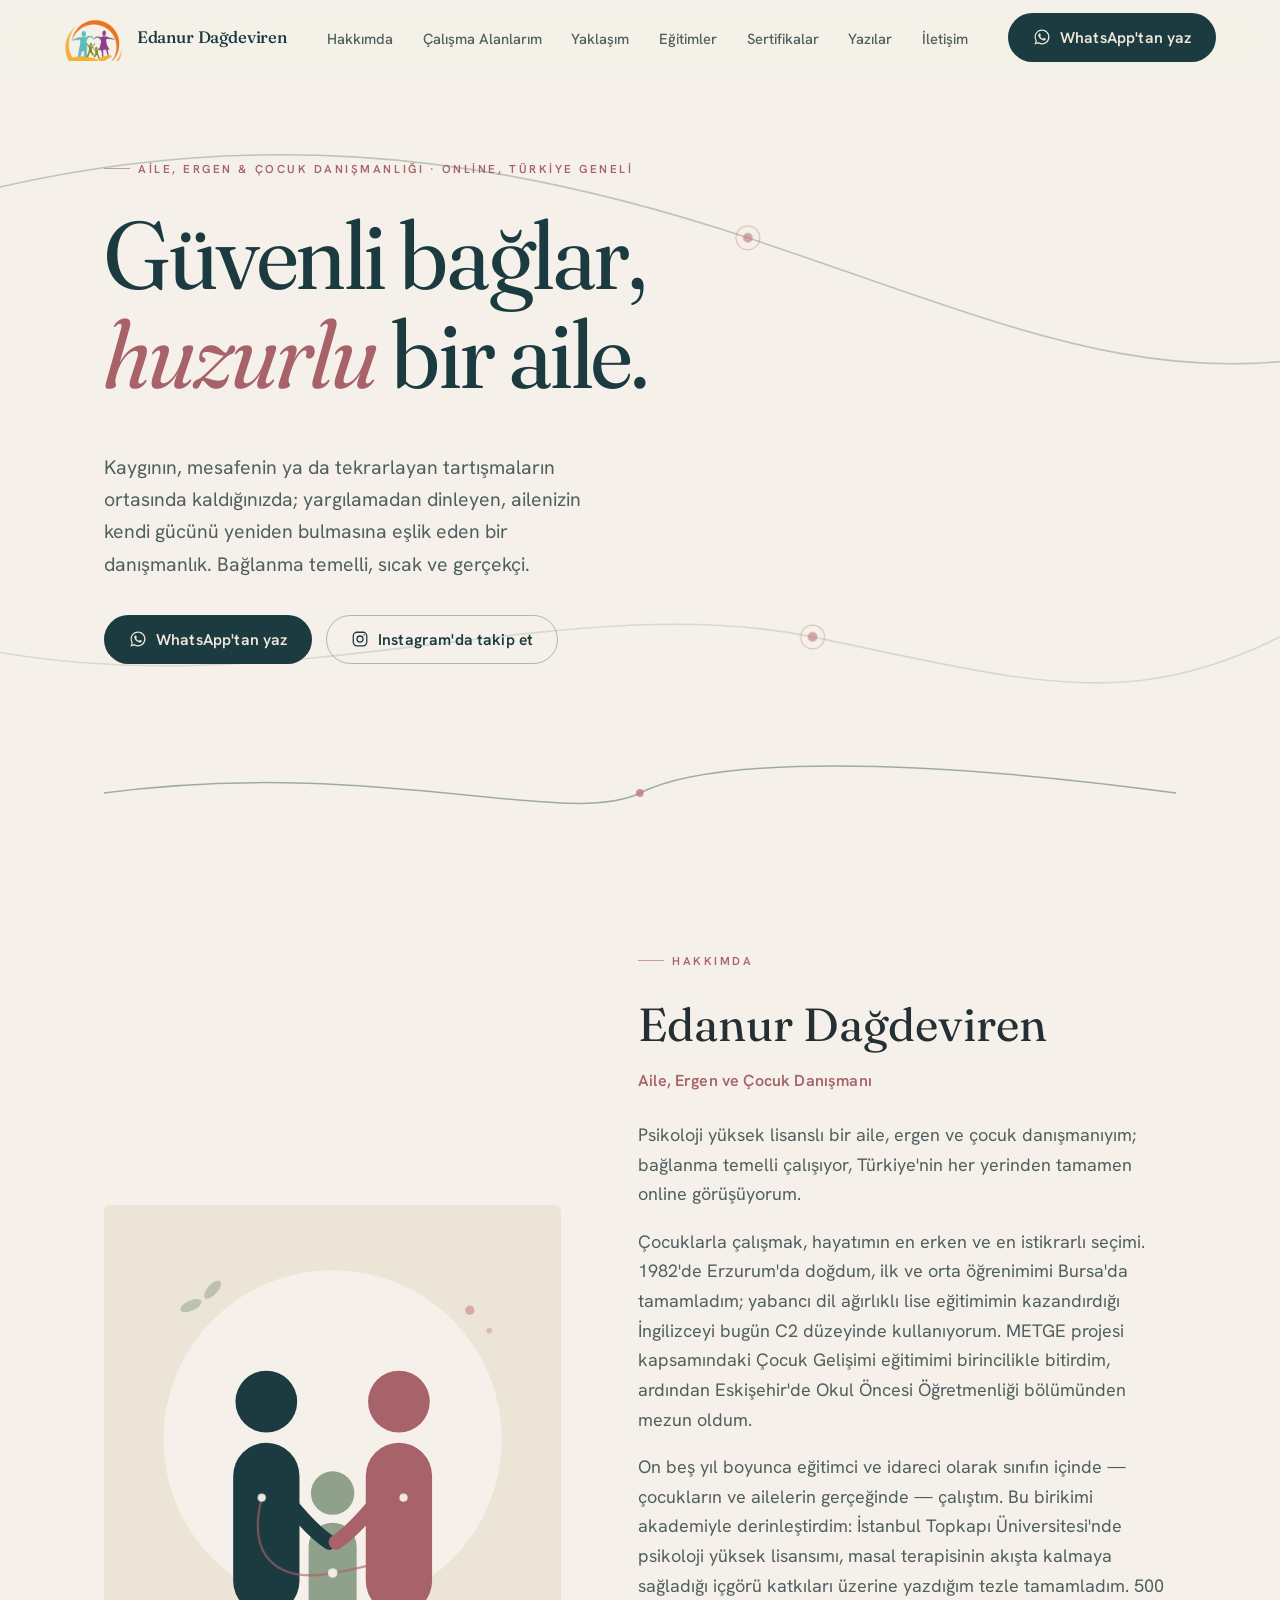
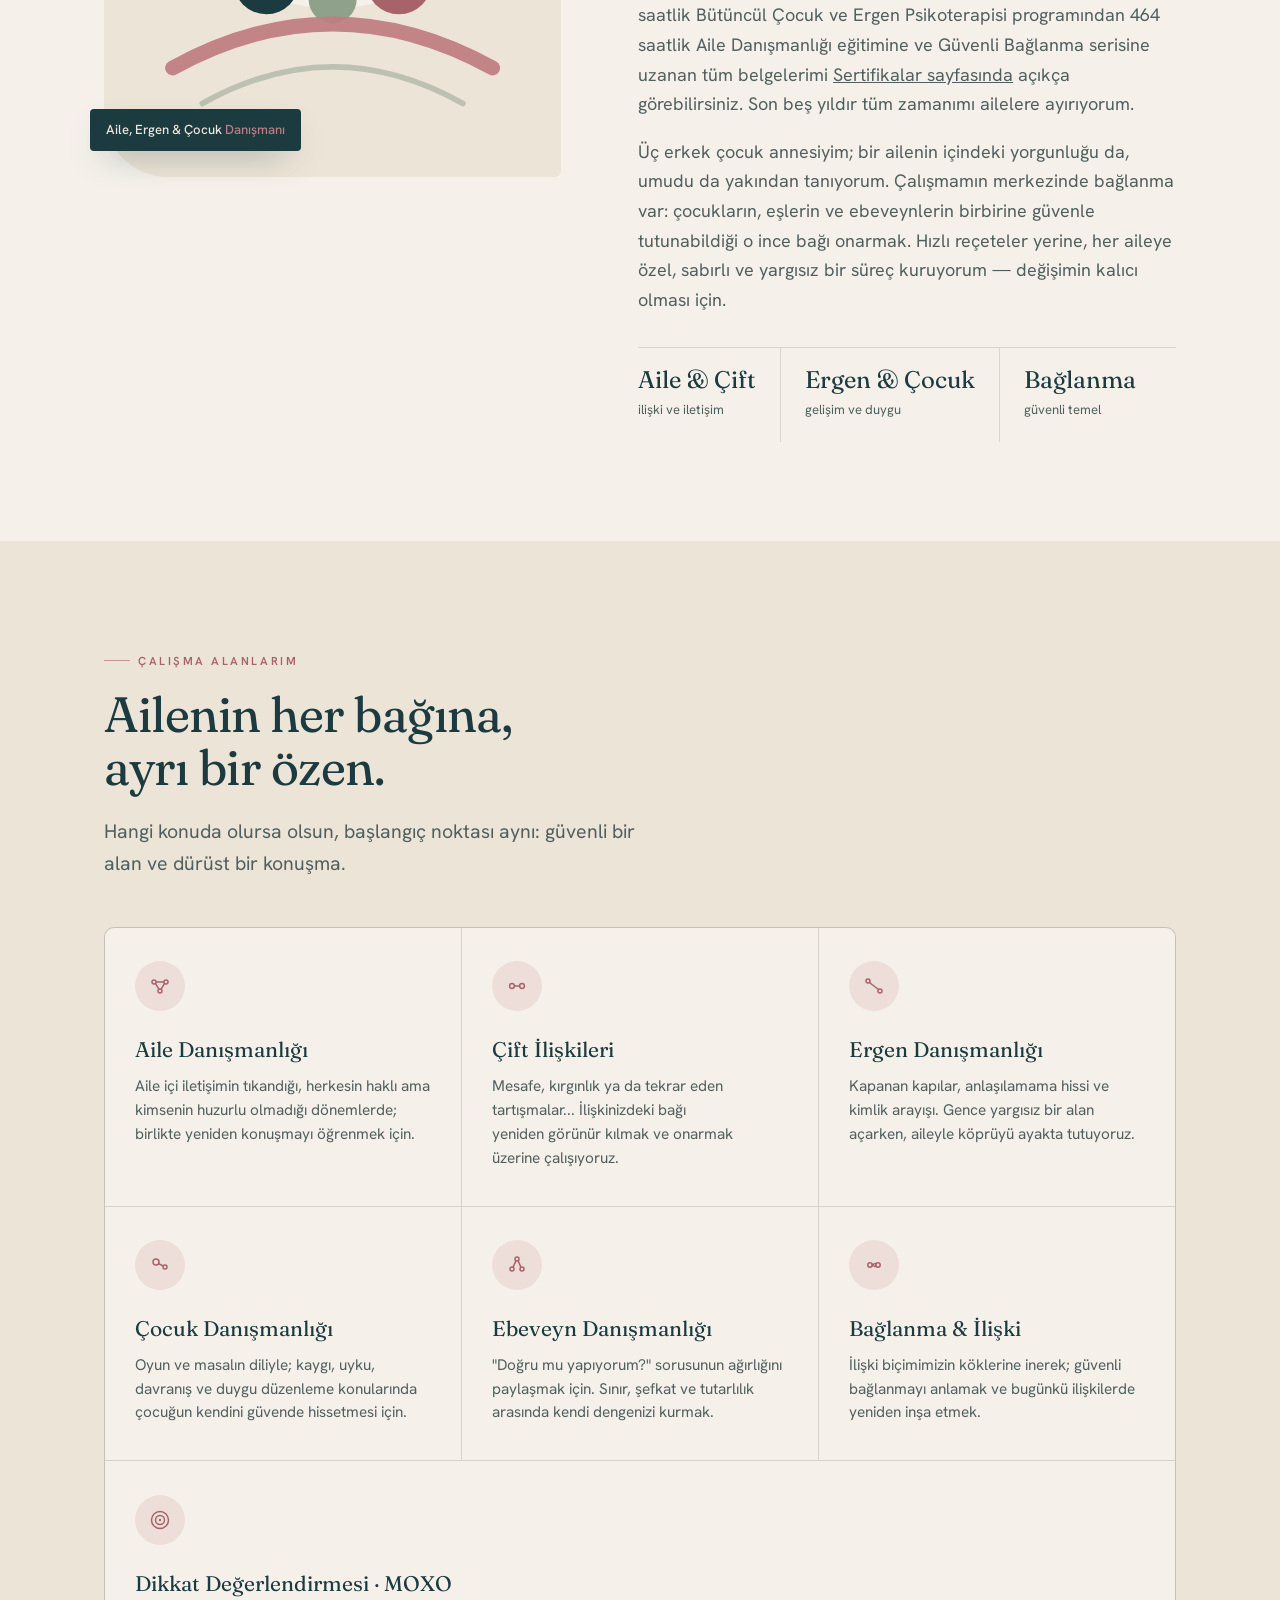
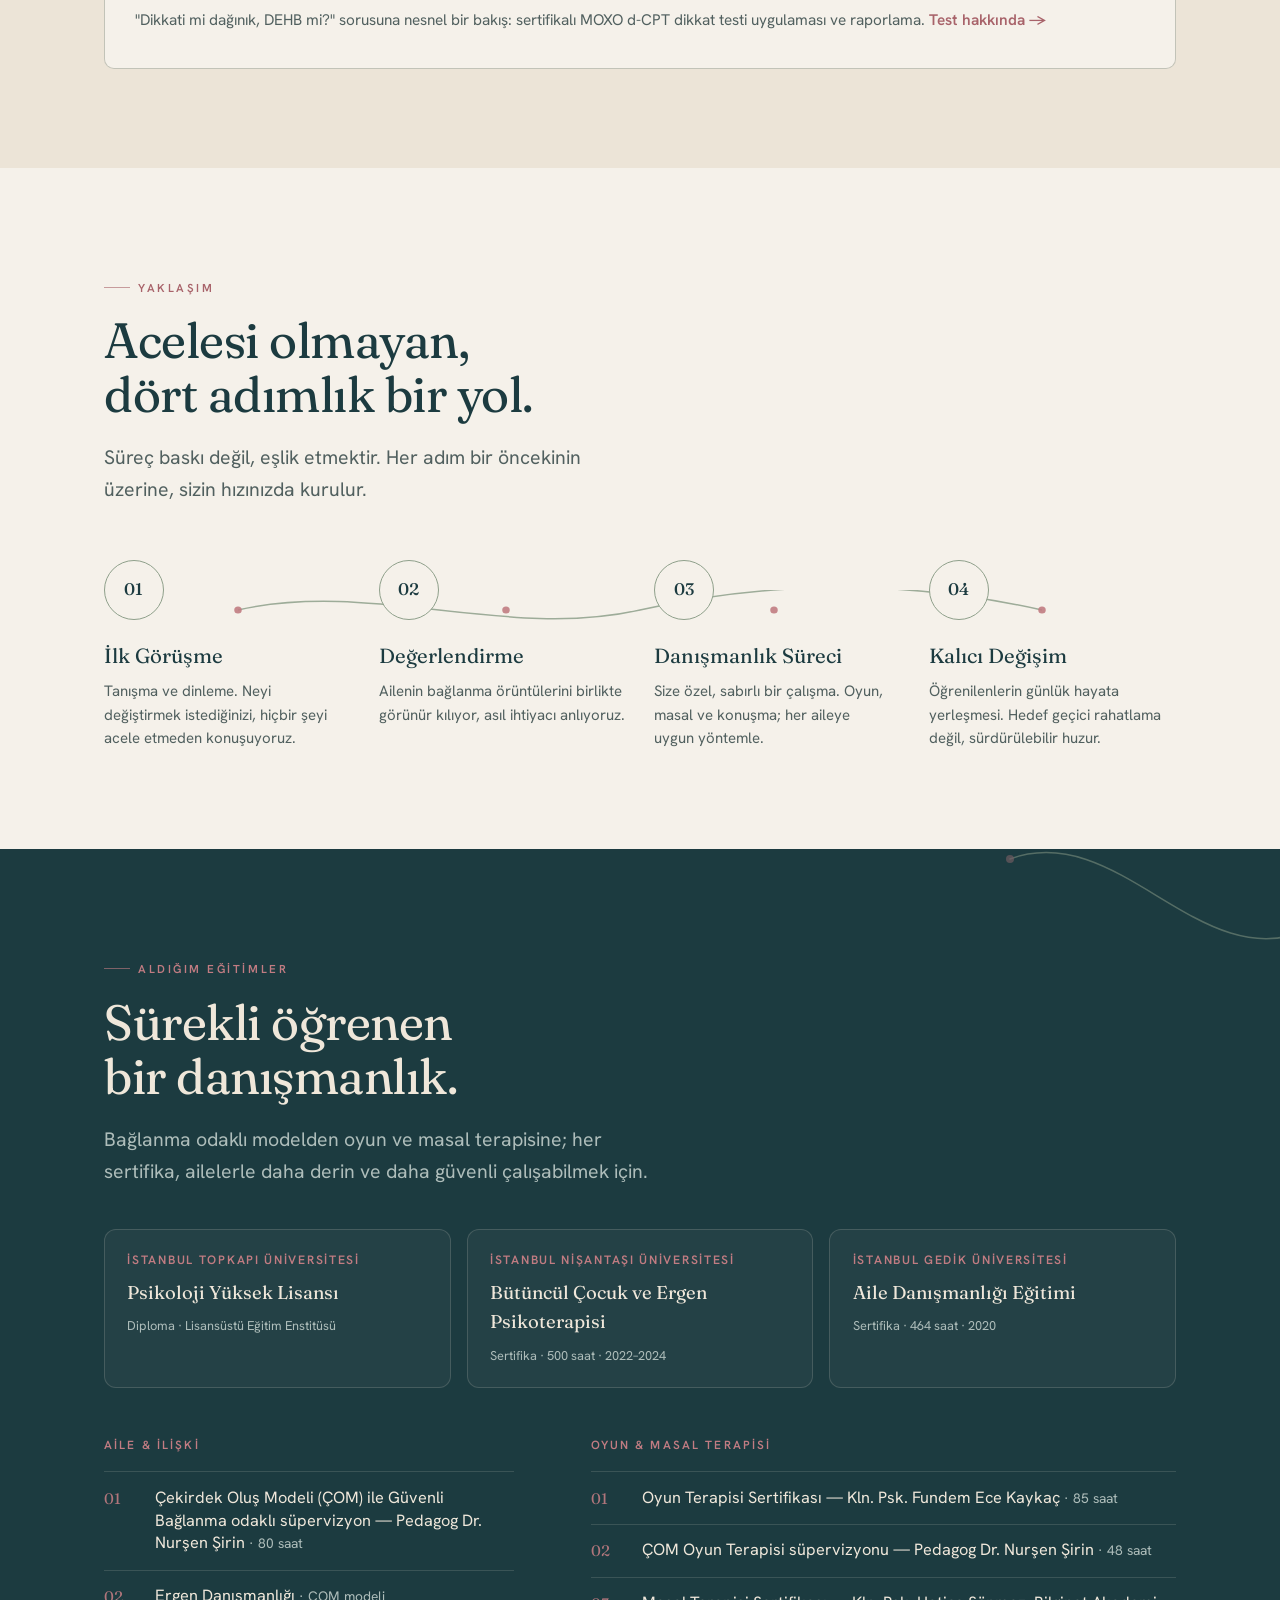
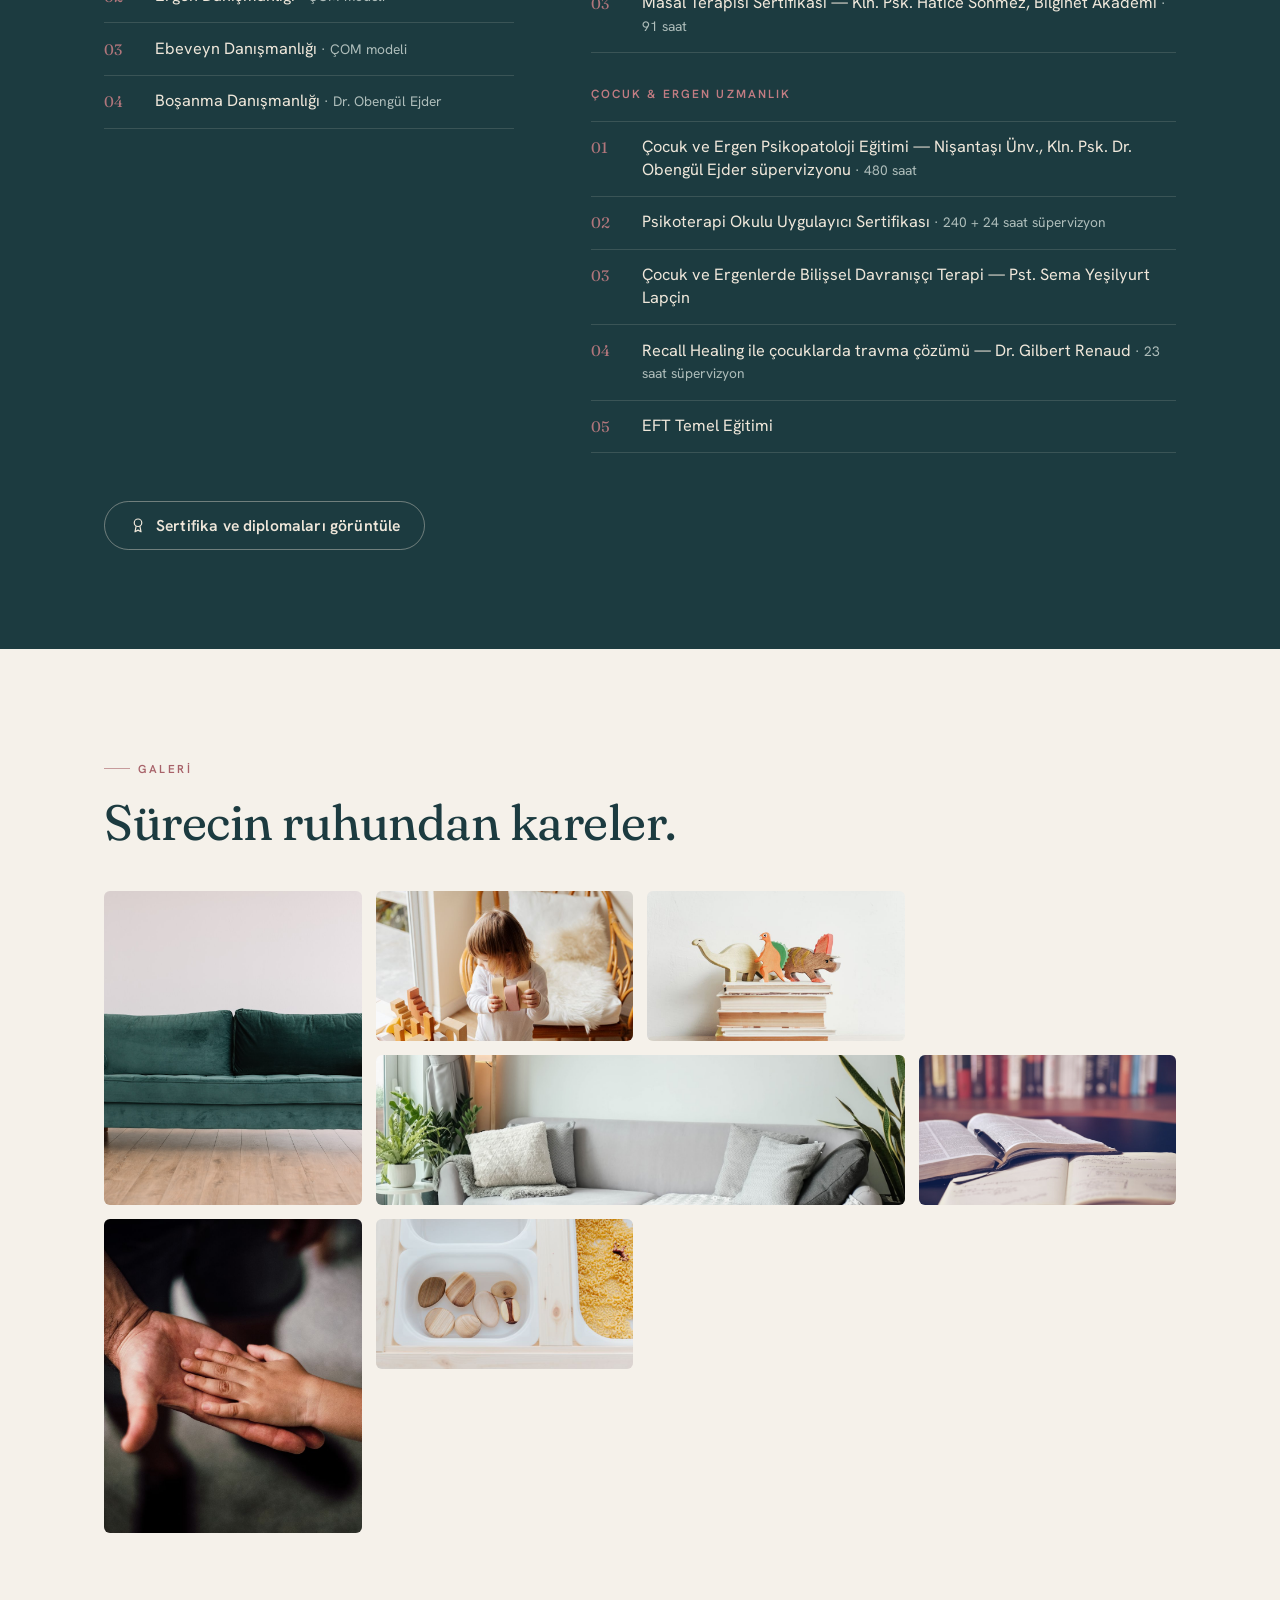
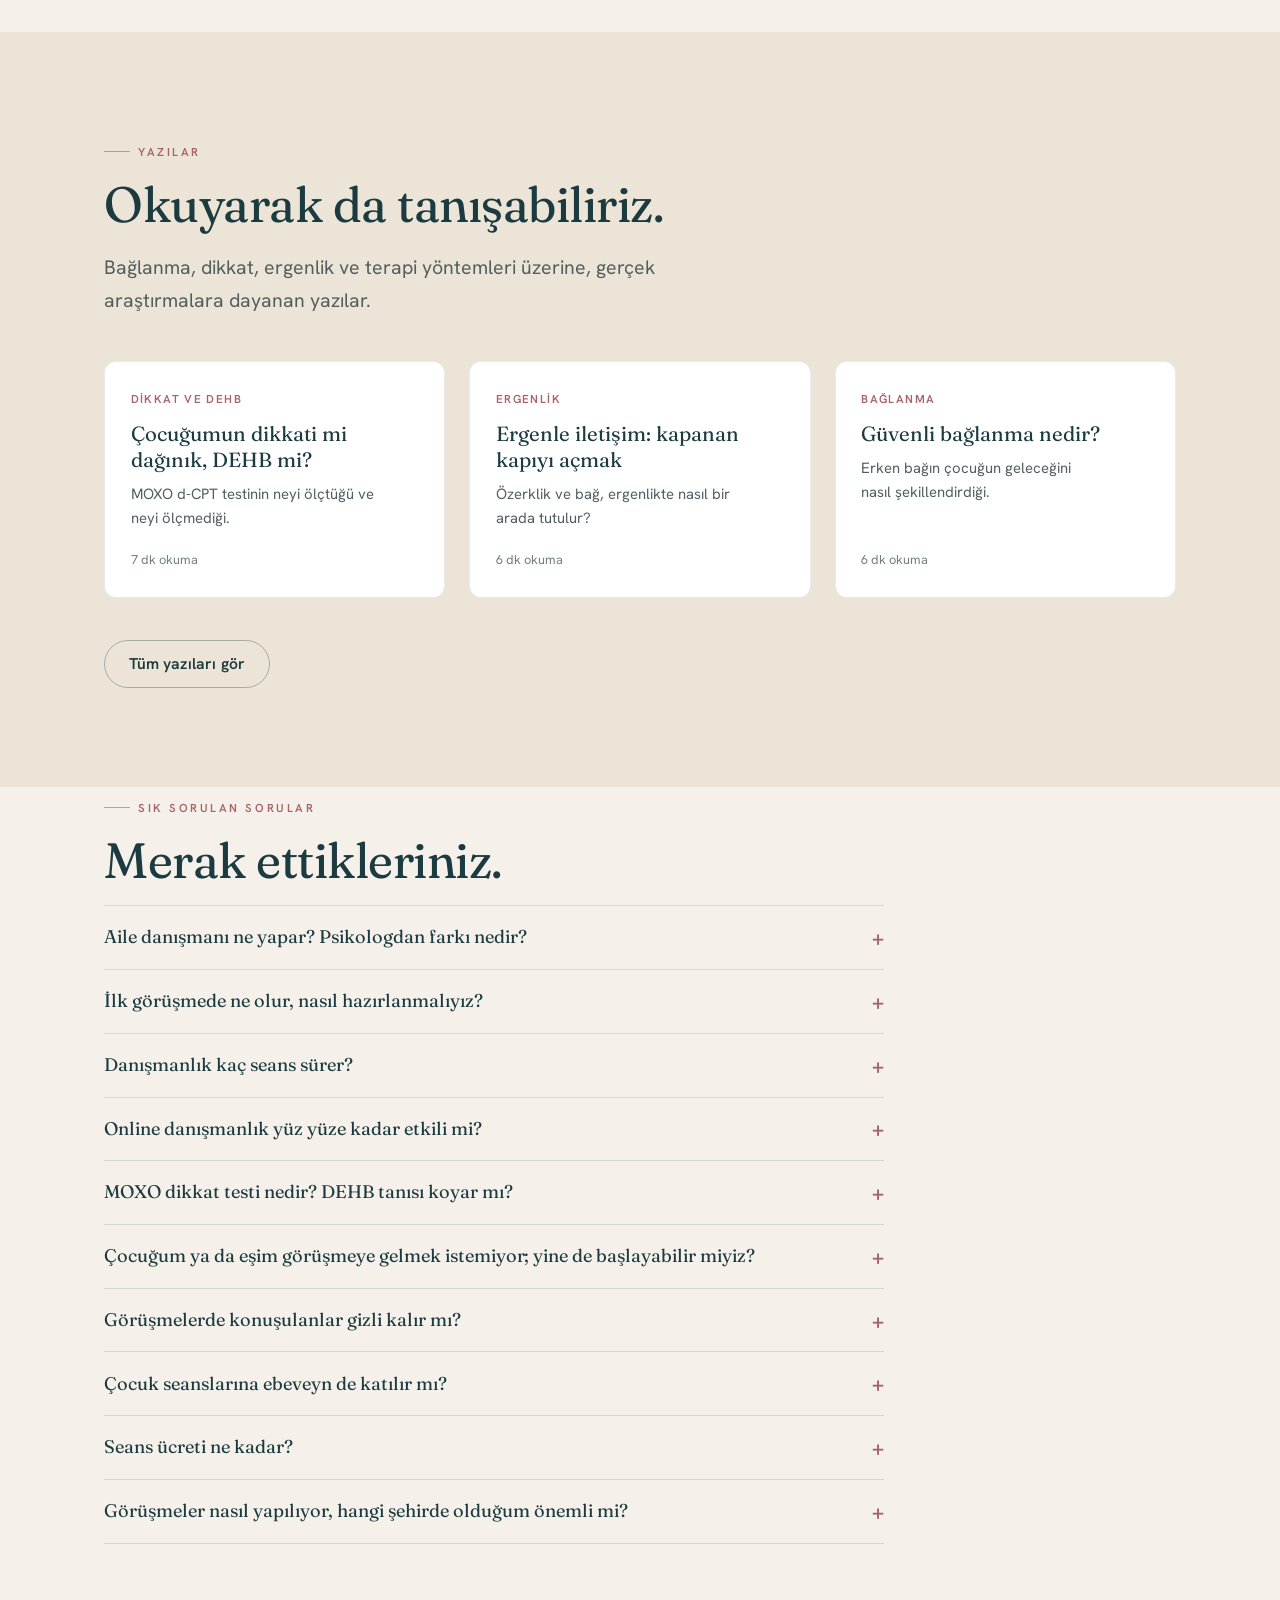
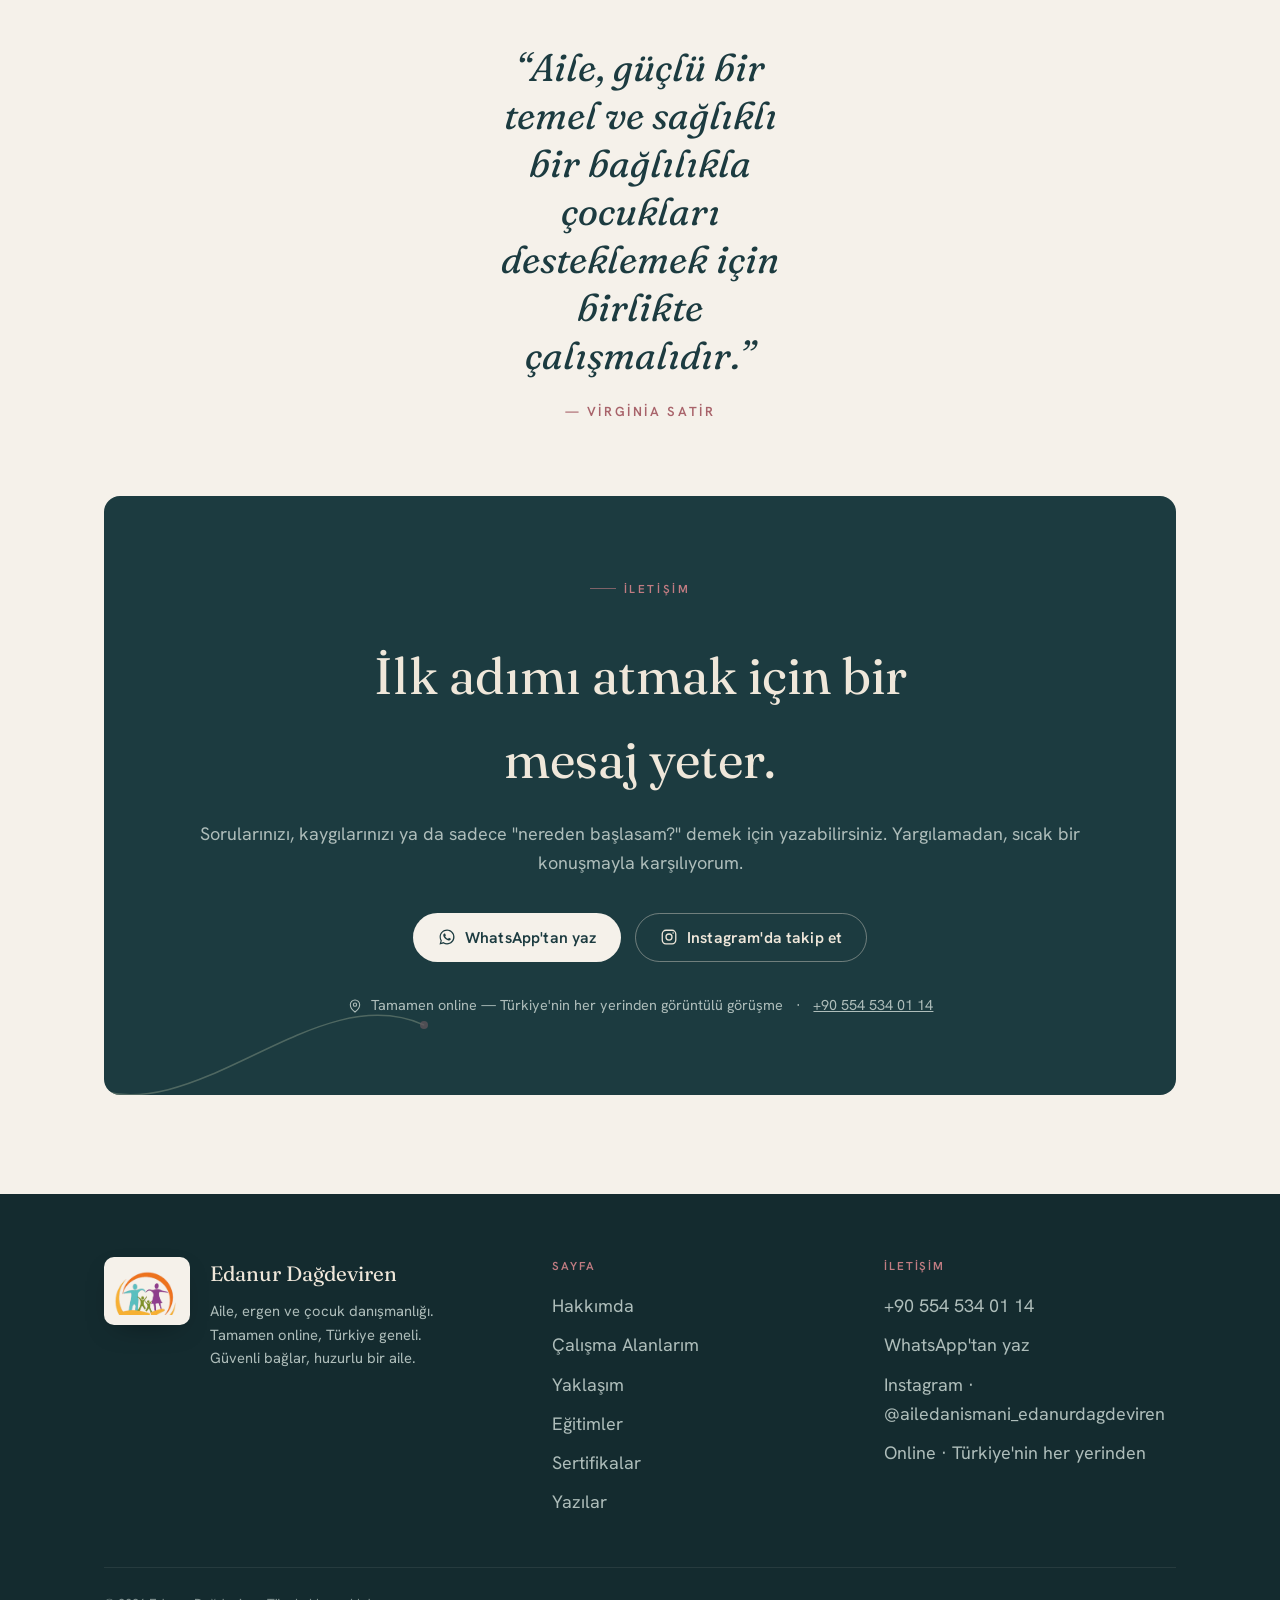
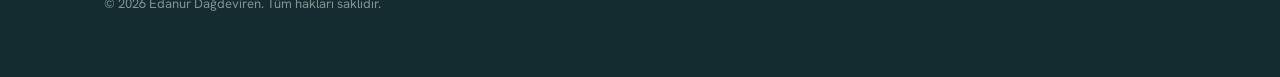
==== commit af26d0d4: "Add 5 cited articles, switch to fully-online positioning, update Instagram - New /yazilar section: 5" ====
--- a/site/index.html
+++ b/site/index.html
@@ -4,8 +4,8 @@
 <meta charset="UTF-8" />
 <script>document.documentElement.classList.add("js");</script>
 <meta name="viewport" content="width=device-width, initial-scale=1.0" />
-<title>Aile, Ergen ve Çocuk Danışmanı — Online &amp; Bursa | Edanur Dağdeviren</title>
-<meta name="description" content="Bağlanma temelli aile, ergen ve çocuk danışmanlığı. Türkiye genelinde online, Bursa'da yüz yüze görüşme. MOXO dikkat testi uygulayıcısı Edanur Dağdeviren." />
+<title>Aile, Ergen ve Çocuk Danışmanı — Online, Türkiye Geneli | Edanur Dağdeviren</title>
+<meta name="description" content="Bağlanma temelli aile, ergen ve çocuk danışmanlığı. Türkiye'nin her yerinden, tamamen online görüşme. MOXO dikkat testi uygulayıcısı Edanur Dağdeviren." />
 <link rel="canonical" href="https://edanurdagdeviren.com/" />
 <meta name="theme-color" content="#F5F1EA" />
 <link rel="icon" type="image/png" sizes="512x512" href="assets/icon-512.png" />
@@ -15,8 +15,8 @@
 <meta property="og:type" content="website" />
 <meta property="og:locale" content="tr_TR" />
 <meta property="og:site_name" content="Edanur Dağdeviren" />
-<meta property="og:title" content="Aile, Ergen ve Çocuk Danışmanı — Online &amp; Bursa | Edanur Dağdeviren" />
-<meta property="og:description" content="Bağlanma temelli aile, ergen ve çocuk danışmanlığı. Türkiye genelinde online, Bursa'da yüz yüze görüşme." />
+<meta property="og:title" content="Aile, Ergen ve Çocuk Danışmanı — Online, Türkiye Geneli | Edanur Dağdeviren" />
+<meta property="og:description" content="Bağlanma temelli aile, ergen ve çocuk danışmanlığı. Türkiye'nin her yerinden, tamamen online görüşme." />
 <meta property="og:url" content="https://edanurdagdeviren.com/" />
 <meta property="og:image" content="https://edanurdagdeviren.com/assets/og.jpg" />
 <meta property="og:image:width" content="1200" />
@@ -38,17 +38,15 @@
       "@id": "https://edanurdagdeviren.com/#danismanlik",
       "name": "Edanur Dağdeviren — Aile, Ergen ve Çocuk Danışmanlığı",
       "url": "https://edanurdagdeviren.com/",
-      "description": "Bağlanma temelli aile, ergen ve çocuk danışmanlığı. Türkiye genelinde online, Bursa'da yüz yüze görüşme.",
+      "description": "Bağlanma temelli aile, ergen ve çocuk danışmanlığı. Türkiye'nin her yerinden, tamamen online görüşme.",
       "telephone": "+905545340114",
       "image": "https://edanurdagdeviren.com/assets/og.jpg",
       "logo": "https://edanurdagdeviren.com/assets/logo-mark.png",
-      "address": { "@type": "PostalAddress", "addressLocality": "Bursa", "addressCountry": "TR" },
-      "areaServed": [
-        { "@type": "City", "name": "Bursa" },
-        { "@type": "Country", "name": "Türkiye" }
-      ],
+      "address": { "@type": "PostalAddress", "addressCountry": "TR" },
+      "areaServed": { "@type": "Country", "name": "Türkiye" },
+      "availableChannel": { "@type": "ServiceChannel", "serviceType": "Online görüşme", "availableLanguage": "tr" },
       "founder": { "@id": "https://edanurdagdeviren.com/#edanur" },
-      "sameAs": ["https://www.instagram.com/aile.danismani.16/"],
+      "sameAs": ["https://www.instagram.com/ailedanismani_edanurdagdeviren/"],
       "hasOfferCatalog": {
         "@type": "OfferCatalog",
         "name": "Danışmanlık Hizmetleri",
@@ -67,7 +65,7 @@
       "@id": "https://edanurdagdeviren.com/#edanur",
       "name": "Edanur Dağdeviren",
       "jobTitle": "Aile, Ergen ve Çocuk Danışmanı",
-      "description": "Psikoloji yüksek lisanslı aile, ergen ve çocuk danışmanı. Bağlanma temelli çalışır; Türkiye genelinde online, Bursa'da yüz yüze görüşme yapar.",
+      "description": "Psikoloji yüksek lisanslı aile, ergen ve çocuk danışmanı. Bağlanma temelli çalışır; Türkiye'nin her yerinden, tamamen online görüşme yapar.",
       "url": "https://edanurdagdeviren.com/",
       "image": "https://edanurdagdeviren.com/assets/og.jpg",
       "telephone": "+905545340114",
@@ -79,7 +77,7 @@
         { "@type": "EducationalOccupationalCredential", "credentialCategory": "Sertifika", "name": "Bütüncül Çocuk ve Ergen Psikoterapisi (500 saat)", "recognizedBy": { "@type": "CollegeOrUniversity", "name": "İstanbul Nişantaşı Üniversitesi" } },
         { "@type": "EducationalOccupationalCredential", "credentialCategory": "Sertifika", "name": "Aile Danışmanlığı Eğitimi (464 saat)", "recognizedBy": { "@type": "CollegeOrUniversity", "name": "İstanbul Gedik Üniversitesi" } }
       ],
-      "sameAs": ["https://www.instagram.com/aile.danismani.16/"]
+      "sameAs": ["https://www.instagram.com/ailedanismani_edanurdagdeviren/"]
     },
     {
       "@type": "WebSite",
@@ -100,13 +98,13 @@
     { "@type": "Question", "name": "Aile danışmanı ne yapar? Psikologdan farkı nedir?", "acceptedAnswer": { "@type": "Answer", "text": "Aile danışmanı; aile içi iletişim, ebeveyn-çocuk ilişkisi ve çift ilişkilerindeki zorluklarda yapılandırılmış görüşmelerle destek verir. Psikolog, psikoloji lisansıyla kazanılan bir unvandır; aile danışmanlığı ise üniversite onaylı sertifika programlarıyla kazanılan bir uygulama alanıdır. Psikoloji yüksek lisansı ve 464 saatlik üniversite onaylı aile danışmanlığı eğitimiyle çalışıyorum; tanı veya ilaç gerektiren durumlarda psikiyatriste yönlendiririm." } },
     { "@type": "Question", "name": "İlk görüşmede ne olur, nasıl hazırlanmalıyız?", "acceptedAnswer": { "@type": "Answer", "text": "İlk görüşme bir tanışma ve dinleme görüşmesidir: neyi değiştirmek istediğinizi, ailenizin ihtiyacını ve beklentilerinizi konuşuruz. Test, ödev ya da özel bir hazırlık gerekmez. Görüşmenin sonunda nasıl bir yol izleyebileceğimizi ve görüşme sıklığını birlikte planlarız." } },
     { "@type": "Question", "name": "Danışmanlık kaç seans sürer?", "acceptedAnswer": { "@type": "Answer", "text": "Bunun tek bir cevabı yok; süre ailenin ihtiyacına ve hedefe göre değişir. İlk değerlendirmeden sonra size özel bir plan önerilir ve ilerleme birlikte gözden geçirilir. Amaç süreci uzatmak değil, kalıcı değişimin en sağlıklı yoldan kurulmasıdır." } },
-    { "@type": "Question", "name": "Online danışmanlık yüz yüze kadar etkili mi?", "acceptedAnswer": { "@type": "Answer", "text": "Yetişkin, ebeveyn ve ergen görüşmelerinde online danışmanlık çoğu durumda yüz yüze kadar verimli ilerler; Türkiye'nin her yerinden görüntülü görüşme yapılır. Küçük yaştaki çocuklarla oyun temelli çalışmalarda yüz yüze görüşme önceliklidir; uygun biçime ilk görüşmede birlikte karar verilir." } },
+    { "@type": "Question", "name": "Online danışmanlık yüz yüze kadar etkili mi?", "acceptedAnswer": { "@type": "Answer", "text": "Evet. Yetişkin, ebeveyn, ergen ve çoğu çocuk çalışmasında online danışmanlık yüz yüze kadar verimli ilerler; görüntülü görüşme yöntemleri bunun için özel olarak uyarlanmıştır. Görüşmeler tamamen online yürütülür; Türkiye'nin ve gerektiğinde yurt dışının her yerinden aynı süreci takip edebilirsiniz." } },
     { "@type": "Question", "name": "MOXO dikkat testi nedir? DEHB tanısı koyar mı?", "acceptedAnswer": { "@type": "Answer", "text": "MOXO d-CPT; dikkat, zamanlama, dürtüsellik ve hiperaktiviteyi günlük hayatı taklit eden çeldiricilerle ölçen, bilgisayar temelli bir dikkat testidir; çocuk ve yetişkin formları vardır. Tek başına tanı koymaz — tanı hekimin işidir. Test, uzman değerlendirmesine nesnel veri katar; sertifikalı uygulayıcı tarafından uygulanır ve raporlanır." } },
     { "@type": "Question", "name": "Çocuğum ya da eşim görüşmeye gelmek istemiyor; yine de başlayabilir miyiz?", "acceptedAnswer": { "@type": "Answer", "text": "Evet. Aile bir sistemdir: tek bir üyenin, çoğu zaman ebeveynin attığı adım bile dengeyi değiştirir. İsteksiz ergenlerde genellikle önce ebeveyn danışmanlığıyla başlanır; genç güven duydukça süreç genişler. Kimse zorla görüşmeye alınmaz." } },
     { "@type": "Question", "name": "Görüşmelerde konuşulanlar gizli kalır mı?", "acceptedAnswer": { "@type": "Answer", "text": "Evet; görüşme içeriği gizlidir ve kişinin kendisine ya da bir başkasına ciddi zarar riski gibi yasal bildirim gerektiren istisnai durumlar dışında kimseyle paylaşılmaz. Ergen görüşmelerinde gencin özel alanı korunur; ebeveyne süreç hakkında genel çerçevede geri bildirim verilir." } },
     { "@type": "Question", "name": "Çocuk seanslarına ebeveyn de katılır mı?", "acceptedAnswer": { "@type": "Answer", "text": "Ebeveyn sürecin doğal parçasıdır. Çocukla bireysel çalışılan bölümler olur; düzenli ebeveyn görüşmelerinde gözlemler paylaşılır ve evde işleyecek adımlar birlikte planlanır." } },
     { "@type": "Question", "name": "Seans ücreti ne kadar?", "acceptedAnswer": { "@type": "Answer", "text": "Ücret; görüşmenin türüne (bireysel, aile, çift ya da test uygulaması) göre değişir. Güncel ücret bilgisi ve uygun saatler için WhatsApp üzerinden (+90 554 534 01 14) bilgi alabilirsiniz." } },
-    { "@type": "Question", "name": "Yüz yüze görüşmeler nerede yapılıyor?", "acceptedAnswer": { "@type": "Answer", "text": "Yüz yüze görüşmeler Bursa'da yapılır; adres ve yol tarifi randevu planlanırken paylaşılır. Bursa dışındaysanız sürecin tamamı online yürütülebilir; görüşmeler Türkiye'nin her yerinden, gerekirse yurt dışından da yapılabilir." } }
+    { "@type": "Question", "name": "Görüşmeler nasıl yapılıyor, hangi şehirde olduğum önemli mi?", "acceptedAnswer": { "@type": "Answer", "text": "Hayır, önemli değil. Görüşmelerin tamamı online yapılıyor; Türkiye'nin (ve gerektiğinde yurt dışının) her yerinden görüntülü görüşmeyle ulaşabilirsiniz. Böylece nerede yaşarsanız yaşayın aynı süreci, aynı düzenli akışta takip edebilirsiniz." } }
   ]
 }
 </script>
@@ -128,6 +126,7 @@
         <li><a href="#yaklasim">Yaklaşım</a></li>
         <li><a href="#egitimler">Eğitimler</a></li>
         <li><a href="/sertifikalar">Sertifikalar</a></li>
+        <li><a href="/yazilar">Yazılar</a></li>
         <li><a href="#iletisim">İletişim</a></li>
       </ul>
     </nav>
@@ -151,6 +150,7 @@
     <li><a href="#yaklasim">Yaklaşım</a></li>
     <li><a href="#egitimler">Eğitimler</a></li>
     <li><a href="/sertifikalar">Sertifikalar</a></li>
+    <li><a href="/yazilar">Yazılar</a></li>
     <li><a href="#iletisim">İletişim</a></li>
   </ul>
 </div>
@@ -172,7 +172,7 @@
   <div class="wrap">
     <div class="hero-grid">
       <div>
-        <p class="eyebrow reveal">Aile, Ergen &amp; Çocuk Danışmanlığı · Yüz Yüze &amp; Online</p>
+        <p class="eyebrow reveal">Aile, Ergen &amp; Çocuk Danışmanlığı · Online, Türkiye Geneli</p>
         <h1 class="display reveal d1">Güvenli bağlar,<br /><span class="accent">huzurlu</span> bir aile.</h1>
         <p class="lead reveal d2">Kaygının, mesafenin ya da tekrarlayan tartışmaların ortasında kaldığınızda; yargılamadan dinleyen, ailenizin kendi gücünü yeniden bulmasına eşlik eden bir danışmanlık. Bağlanma temelli, sıcak ve gerçekçi.</p>
         <div class="hero-ctas reveal d3">
@@ -180,7 +180,7 @@
             <svg viewBox="0 0 24 24" fill="currentColor" aria-hidden="true"><path d="M12.04 2C6.58 2 2.13 6.45 2.13 11.91c0 1.75.46 3.45 1.32 4.95L2 22l5.25-1.38c1.45.79 3.08 1.21 4.79 1.21h.01c5.46 0 9.91-4.45 9.91-9.91C21.96 6.45 17.5 2 12.04 2Zm0 18.15h-.01c-1.52 0-3.01-.41-4.3-1.18l-.31-.18-3.12.82.83-3.04-.2-.31a8.2 8.2 0 0 1-1.26-4.36c0-4.54 3.7-8.24 8.25-8.24 2.2 0 4.27.86 5.82 2.42a8.18 8.18 0 0 1 2.41 5.83c0 4.54-3.7 8.24-8.25 8.24Zm4.52-6.16c-.25-.12-1.47-.72-1.69-.81-.23-.08-.39-.12-.56.13-.16.25-.64.81-.79.97-.14.17-.29.19-.54.06-.25-.12-1.05-.39-1.99-1.23-.74-.66-1.23-1.47-1.38-1.72-.14-.25-.01-.38.11-.51.11-.11.25-.29.37-.43.13-.14.17-.25.25-.41.08-.17.04-.31-.02-.43-.06-.12-.56-1.34-.76-1.84-.2-.48-.4-.42-.56-.43h-.48c-.17 0-.43.06-.66.31-.23.25-.86.85-.86 2.07 0 1.22.89 2.4 1.01 2.56.12.17 1.75 2.67 4.23 3.74.59.26 1.05.41 1.41.52.59.19 1.13.16 1.56.1.48-.07 1.47-.6 1.68-1.18.21-.58.21-1.07.14-1.18-.06-.1-.22-.16-.47-.28Z"/></svg>
             WhatsApp'tan yaz
           </a>
-          <a class="btn btn-outline" data-ig href="https://www.instagram.com/aile.danismani.16/">
+          <a class="btn btn-outline" data-ig href="https://www.instagram.com/ailedanismani_edanurdagdeviren/">
             <svg viewBox="0 0 24 24" fill="none" stroke="currentColor" stroke-width="1.7" aria-hidden="true"><rect x="3" y="3" width="18" height="18" rx="5"/><circle cx="12" cy="12" r="4"/><circle cx="17.5" cy="6.5" r="1" fill="currentColor" stroke="none"/></svg>
             Instagram'da takip et
           </a>
@@ -241,7 +241,7 @@
         <h2 class="about-name reveal d1">Edanur Dağdeviren</h2>
         <p class="about-role reveal d1">Aile, Ergen ve Çocuk Danışmanı</p>
         <div class="about-body">
-          <p class="reveal d2">Psikoloji yüksek lisanslı bir aile, ergen ve çocuk danışmanıyım; bağlanma temelli çalışıyor, Türkiye genelinde online ve Bursa'da yüz yüze görüşüyorum.</p>
+          <p class="reveal d2">Psikoloji yüksek lisanslı bir aile, ergen ve çocuk danışmanıyım; bağlanma temelli çalışıyor, Türkiye'nin her yerinden tamamen online görüşüyorum.</p>
           <p class="reveal d2">Çocuklarla çalışmak, hayatımın en erken ve en istikrarlı seçimi. 1982'de Erzurum'da doğdum, ilk ve orta öğrenimimi Bursa'da tamamladım; yabancı dil ağırlıklı lise eğitimimin kazandırdığı İngilizceyi bugün C2 düzeyinde kullanıyorum. METGE projesi kapsamındaki Çocuk Gelişimi eğitimimi birincilikle bitirdim, ardından Eskişehir'de Okul Öncesi Öğretmenliği bölümünden mezun oldum.</p>
           <p class="reveal d2">On beş yıl boyunca eğitimci ve idareci olarak sınıfın içinde — çocukların ve ailelerin gerçeğinde — çalıştım. Bu birikimi akademiyle derinleştirdim: İstanbul Topkapı Üniversitesi'nde psikoloji yüksek lisansımı, masal terapisinin akışta kalmaya sağladığı içgörü katkıları üzerine yazdığım tezle tamamladım. 500 saatlik Bütüncül Çocuk ve Ergen Psikoterapisi programından 464 saatlik Aile Danışmanlığı eğitimine ve Güvenli Bağlanma serisine uzanan tüm belgelerimi <a href="/sertifikalar">Sertifikalar sayfasında</a> açıkça görebilirsiniz. Son beş yıldır tüm zamanımı ailelere ayırıyorum.</p>
           <p class="reveal d2">Üç erkek çocuk annesiyim; bir ailenin içindeki yorgunluğu da, umudu da yakından tanıyorum. Çalışmamın merkezinde bağlanma var: çocukların, eşlerin ve ebeveynlerin birbirine güvenle tutunabildiği o ince bağı onarmak. Hızlı reçeteler yerine, her aileye özel, sabırlı ve yargısız bir süreç kuruyorum — değişimin kalıcı olması için.</p>
@@ -412,6 +412,38 @@
   </div>
 </section>
 
+<!-- ============================================================ YAZILAR -->
+<section class="services pad">
+  <div class="wrap">
+    <p class="eyebrow reveal">Yazılar</p>
+    <h2 class="section-title reveal d1" style="max-width: 18ch;">Okuyarak da tanışabiliriz.</h2>
+    <p class="lead reveal d2" style="max-width: 52ch;">Bağlanma, dikkat, ergenlik ve terapi yöntemleri üzerine, gerçek araştırmalara dayanan yazılar.</p>
+    <div class="yazi-grid reveal d2">
+      <a class="yazi-card" href="/yazilar/dikkat-eksikligi-ve-moxo-testi">
+        <span class="tag">Dikkat ve DEHB</span>
+        <h3>Çocuğumun dikkati mi dağınık, DEHB mi?</h3>
+        <p>MOXO d-CPT testinin neyi ölçtüğü ve neyi ölçmediği.</p>
+        <span class="meta">7 dk okuma</span>
+      </a>
+      <a class="yazi-card" href="/yazilar/ergenle-iletisim">
+        <span class="tag">Ergenlik</span>
+        <h3>Ergenle iletişim: kapanan kapıyı açmak</h3>
+        <p>Özerklik ve bağ, ergenlikte nasıl bir arada tutulur?</p>
+        <span class="meta">6 dk okuma</span>
+      </a>
+      <a class="yazi-card" href="/yazilar/guvenli-baglanma-nedir">
+        <span class="tag">Bağlanma</span>
+        <h3>Güvenli bağlanma nedir?</h3>
+        <p>Erken bağın çocuğun geleceğini nasıl şekillendirdiği.</p>
+        <span class="meta">6 dk okuma</span>
+      </a>
+    </div>
+    <p class="reveal" style="margin: 2.6rem 0 0;">
+      <a class="btn btn-outline" href="/yazilar">Tüm yazıları gör</a>
+    </p>
+  </div>
+</section>
+
 <!-- ============================================================ SSS -->
 <section id="sss" class="pad" style="padding-top: 0;">
   <div class="wrap">
@@ -432,7 +464,7 @@
       </details>
       <details>
         <summary>Online danışmanlık yüz yüze kadar etkili mi?</summary>
-        <p>Yetişkin, ebeveyn ve ergen görüşmelerinde online danışmanlık çoğu durumda yüz yüze kadar verimli ilerler; Türkiye'nin her yerinden görüntülü görüşmeyle çalışıyorum. Küçük yaştaki çocuklarla oyun temelli çalışmalarda ise yüz yüze görüşmeyi öncelikli öneririm — hangi biçimin uygun olduğuna ilk görüşmede birlikte karar veririz.</p>
+        <p>Evet. Yetişkin, ebeveyn, ergen ve çoğu çocuk çalışmasında online danışmanlık yüz yüze kadar verimli ilerler; görüntülü görüşme için özel olarak uyarlanmış yöntemlerle çalışıyorum. Görüşmelerimin tamamı online; Türkiye'nin her yerinden, aynı düzenli akışla bana ulaşabilirsiniz.</p>
       </details>
       <details>
         <summary>MOXO dikkat testi nedir? DEHB tanısı koyar mı?</summary>
@@ -455,8 +487,8 @@
         <p>Ücret; görüşmenin türüne (bireysel, aile, çift ya da test uygulaması) göre değişir. Güncel ücret bilgisi ve uygun saatler için <a data-wa href="https://wa.me/905545340114?text=Merhaba%2C%20dan%C4%B1%C5%9Fmanl%C4%B1k%20hakk%C4%B1nda%20bilgi%20almak%20istiyorum.">WhatsApp'tan yazabilirsiniz</a>.</p>
       </details>
       <details>
-        <summary>Yüz yüze görüşmeler nerede? Şehir dışındayız, nasıl ilerleriz?</summary>
-        <p>Yüz yüze görüşmeler Bursa'da yapılır; adres ve yol tarifi randevu planlanırken paylaşılır. Bursa dışındaysanız sürecin tamamı online yürütülebilir — görüşmeler Türkiye'nin her yerinden, gerekirse yurt dışından da yapılabilir.</p>
+        <summary>Görüşmeler nasıl yapılıyor, hangi şehirde olduğum önemli mi?</summary>
+        <p>Hayır, önemli değil. Görüşmelerimin tamamı online yapılıyor; Türkiye'nin (ve gerektiğinde yurt dışının) her yerinden görüntülü görüşmeyle ulaşabilirsiniz. Nerede yaşarsanız yaşayın aynı süreci, aynı düzenli akışta takip edebilirsiniz.</p>
       </details>
     </div>
   </div>
@@ -480,14 +512,14 @@
           <svg viewBox="0 0 24 24" fill="currentColor" aria-hidden="true"><path d="M12.04 2C6.58 2 2.13 6.45 2.13 11.91c0 1.75.46 3.45 1.32 4.95L2 22l5.25-1.38c1.45.79 3.08 1.21 4.79 1.21h.01c5.46 0 9.91-4.45 9.91-9.91C21.96 6.45 17.5 2 12.04 2Zm0 18.15h-.01c-1.52 0-3.01-.41-4.3-1.18l-.31-.18-3.12.82.83-3.04-.2-.31a8.2 8.2 0 0 1-1.26-4.36c0-4.54 3.7-8.24 8.25-8.24 2.2 0 4.27.86 5.82 2.42a8.18 8.18 0 0 1 2.41 5.83c0 4.54-3.7 8.24-8.25 8.24Zm4.52-6.16c-.25-.12-1.47-.72-1.69-.81-.23-.08-.39-.12-.56.13-.16.25-.64.81-.79.97-.14.17-.29.19-.54.06-.25-.12-1.05-.39-1.99-1.23-.74-.66-1.23-1.47-1.38-1.72-.14-.25-.01-.38.11-.51.11-.11.25-.29.37-.43.13-.14.17-.25.25-.41.08-.17.04-.31-.02-.43-.06-.12-.56-1.34-.76-1.84-.2-.48-.4-.42-.56-.43h-.48c-.17 0-.43.06-.66.31-.23.25-.86.85-.86 2.07 0 1.22.89 2.4 1.01 2.56.12.17 1.75 2.67 4.23 3.74.59.26 1.05.41 1.41.52.59.19 1.13.16 1.56.1.48-.07 1.47-.6 1.68-1.18.21-.58.21-1.07.14-1.18-.06-.1-.22-.16-.47-.28Z"/></svg>
           WhatsApp'tan yaz
         </a>
-        <a class="btn btn-ghost-light" data-ig href="https://www.instagram.com/aile.danismani.16/">
+        <a class="btn btn-ghost-light" data-ig href="https://www.instagram.com/ailedanismani_edanurdagdeviren/">
           <svg viewBox="0 0 24 24" fill="none" stroke="currentColor" stroke-width="1.7" aria-hidden="true"><rect x="3" y="3" width="18" height="18" rx="5"/><circle cx="12" cy="12" r="4"/><circle cx="17.5" cy="6.5" r="1" fill="currentColor" stroke="none"/></svg>
           Instagram'da takip et
         </a>
       </div>
       <p class="where">
         <svg width="16" height="16" viewBox="0 0 24 24" fill="none" stroke="currentColor" stroke-width="1.6" aria-hidden="true"><path d="M12 21s7-5.5 7-11a7 7 0 1 0-14 0c0 5.5 7 11 7 11Z"/><circle cx="12" cy="10" r="2.5"/></svg>
-        Online — Türkiye'nin her yerinden · Yüz yüze görüşmeler Bursa'da
+        Tamamen online — Türkiye'nin her yerinden görüntülü görüşme
         <span aria-hidden="true">&nbsp;·&nbsp;</span>
         <a href="tel:+905545340114" style="color:inherit;">+90 554 534 01 14</a>
       </p>
@@ -504,7 +536,7 @@
       <img class="footer-mark" src="assets/logo-mark.png" alt="Edanur Dağdeviren logosu" width="163" height="120" />
       <div>
         <p class="brand">Edanur Dağdeviren</p>
-        <p>Aile, ergen ve çocuk danışmanlığı.<br />Yüz yüze &amp; online görüşme.<br />Güvenli bağlar, huzurlu bir aile.</p>
+        <p>Aile, ergen ve çocuk danışmanlığı.<br />Tamamen online, Türkiye geneli.<br />Güvenli bağlar, huzurlu bir aile.</p>
       </div>
     </div>
     <div>
@@ -515,6 +547,7 @@
         <li><a href="#yaklasim">Yaklaşım</a></li>
         <li><a href="#egitimler">Eğitimler</a></li>
         <li><a href="/sertifikalar">Sertifikalar</a></li>
+        <li><a href="/yazilar">Yazılar</a></li>
       </ul>
     </div>
     <div>
@@ -522,8 +555,8 @@
       <ul>
         <li><a href="tel:+905545340114">+90 554 534 01 14</a></li>
         <li><a data-wa href="https://wa.me/905545340114?text=Merhaba%2C%20dan%C4%B1%C5%9Fmanl%C4%B1k%20hakk%C4%B1nda%20bilgi%20almak%20istiyorum.">WhatsApp'tan yaz</a></li>
-        <li><a data-ig href="https://www.instagram.com/aile.danismani.16/">Instagram · @aile.danismani.16</a></li>
-        <li><span>Online · Türkiye geneli — yüz yüze Bursa'da</span></li>
+        <li><a data-ig href="https://www.instagram.com/ailedanismani_edanurdagdeviren/">Instagram · @ailedanismani_edanurdagdeviren</a></li>
+        <li><span>Online · Türkiye'nin her yerinden</span></li>
       </ul>
     </div>
     <p class="legal">© <span id="yr"></span> Edanur Dağdeviren. Tüm hakları saklıdır.</p>
--- a/site/assets/site.css
+++ b/site/assets/site.css
@@ -625,3 +625,76 @@
 .faq details p { margin: 0 0 1.25rem; color: var(--ink-soft); font-size: .96rem; line-height: 1.65; max-width: 68ch; }
 .faq details a { color: var(--rose-deep); }
 @media (prefers-reduced-motion: reduce) { .faq summary::after { transition: none; } }
+
+/* ============================================================
+   Yazılar (blog listing + articles)
+   ============================================================ */
+.breadcrumb { list-style: none; display: flex; flex-wrap: wrap; gap: .5em; margin: 0 0 1.6rem; padding: 0; font-size: .84rem; color: var(--ink-soft); }
+.breadcrumb.on-dark { color: var(--paper-soft); }
+.breadcrumb li { display: flex; align-items: center; gap: .5em; }
+.breadcrumb li:not(:last-child)::after { content: "/"; opacity: .5; }
+.breadcrumb a { color: inherit; text-decoration: none; border-bottom: 1px solid transparent; transition: border-color .2s; }
+.breadcrumb a:hover { border-color: currentColor; }
+.breadcrumb [aria-current] { color: var(--teal); font-weight: 600; }
+.on-dark.breadcrumb [aria-current] { color: var(--paper-on-teal); }
+
+.yazi-grid { display: grid; grid-template-columns: repeat(3, 1fr); gap: 24px; margin-top: 2.8rem; }
+@media (max-width: 940px) { .yazi-grid { grid-template-columns: repeat(2, 1fr); } }
+@media (max-width: 620px) { .yazi-grid { grid-template-columns: 1fr; } }
+.yazi-card {
+  display: flex; flex-direction: column; text-decoration: none; color: inherit;
+  background: #fff; border: 1px solid rgba(28,59,64,.1); border-radius: 12px;
+  padding: 1.7rem 1.6rem; transition: transform .3s cubic-bezier(.2,.7,.3,1), box-shadow .3s;
+}
+.yazi-card:hover { transform: translateY(-4px); box-shadow: 0 18px 40px -22px rgba(28,59,64,.4); }
+.yazi-card .tag { font-size: .72rem; text-transform: uppercase; letter-spacing: .12em; color: var(--rose-deep); font-weight: 600; margin-bottom: .8rem; }
+.yazi-card h3 { font-size: 1.28rem; color: var(--teal); margin: 0 0 .6rem; line-height: 1.3; }
+.yazi-card p { font-size: .93rem; color: var(--ink-soft); line-height: 1.6; margin: 0 0 1.1rem; flex: 1; }
+.yazi-card .meta { font-size: .8rem; color: var(--ink-soft); opacity: .8; margin-top: auto; }
+@media (prefers-reduced-motion: reduce) { .yazi-card { transition: none; } .yazi-card:hover { transform: none; } }
+
+.article-meta { display: flex; flex-wrap: wrap; gap: .5em 1em; font-size: .88rem; color: var(--ink-soft); margin: 1.4rem 0 0; }
+.article-meta .sep { opacity: .5; }
+
+.article-body { max-width: 68ch; margin: 0 auto; font-size: 1.06rem; line-height: 1.8; color: var(--ink); }
+.article-body p { margin: 0 0 1.3rem; color: var(--ink); }
+.article-body h2 {
+  font-family: var(--display); font-weight: 400; color: var(--teal);
+  font-size: clamp(1.4rem, 2.6vw, 1.85rem); line-height: 1.25;
+  margin: 2.6rem 0 1.1rem; font-variation-settings: "SOFT" 40;
+}
+.article-body h2:first-child { margin-top: 0; }
+.article-body ul, .article-body ol { margin: 0 0 1.3rem; padding-left: 1.3rem; color: var(--ink); }
+.article-body li { margin-bottom: .5rem; line-height: 1.7; }
+.article-body strong { color: var(--teal); }
+.article-body a { color: var(--rose-deep); text-decoration-thickness: 1px; }
+.article-body .note {
+  background: var(--card); border-radius: 10px; padding: 1.2rem 1.4rem;
+  font-size: .95rem; color: var(--ink-soft); margin: 1.6rem 0 1.8rem;
+  border-left: 3px solid var(--sage);
+}
+.article-body .note strong { display: block; color: var(--teal); margin-bottom: .3rem; font-size: .78rem; text-transform: uppercase; letter-spacing: .08em; }
+.article-body sup.cite { font-size: .72em; margin-left: .1em; }
+.article-body sup.cite a {
+  color: var(--rose-deep); text-decoration: none; font-weight: 700;
+  padding: 0 .15em;
+}
+.article-body sup.cite a:hover { text-decoration: underline; }
+
+.sources { max-width: 68ch; margin: 3rem auto 0; padding-top: 2rem; border-top: 1px solid rgba(28,59,64,.14); }
+.sources h2 { font-family: var(--display); font-weight: 400; color: var(--teal); font-size: 1.3rem; margin: 0 0 1.2rem; }
+.sources ol { margin: 0; padding-left: 1.4rem; }
+.sources li { font-size: .88rem; color: var(--ink-soft); line-height: 1.6; margin-bottom: 1rem; }
+.sources li a { color: var(--rose-deep); word-break: break-word; }
+.sources .src-note { font-size: .8rem; color: var(--ink-soft); opacity: .8; margin: 1rem 0 0; }
+
+.related-grid { display: grid; grid-template-columns: repeat(3, 1fr); gap: 20px; margin-top: 2.2rem; }
+@media (max-width: 780px) { .related-grid { grid-template-columns: 1fr; } }
+.related-grid a {
+  display: block; text-decoration: none; color: inherit;
+  background: var(--card); border-radius: 10px; padding: 1.3rem 1.4rem;
+  font-size: .92rem; transition: background-color .2s;
+}
+.related-grid a:hover { background: #e3d9c8; }
+.related-grid .tag { display: block; font-size: .68rem; text-transform: uppercase; letter-spacing: .1em; color: var(--rose-deep); font-weight: 600; margin-bottom: .5rem; }
+.related-grid strong { display: block; color: var(--teal); font-family: var(--display); font-size: 1.05rem; font-weight: 400; line-height: 1.3; }
